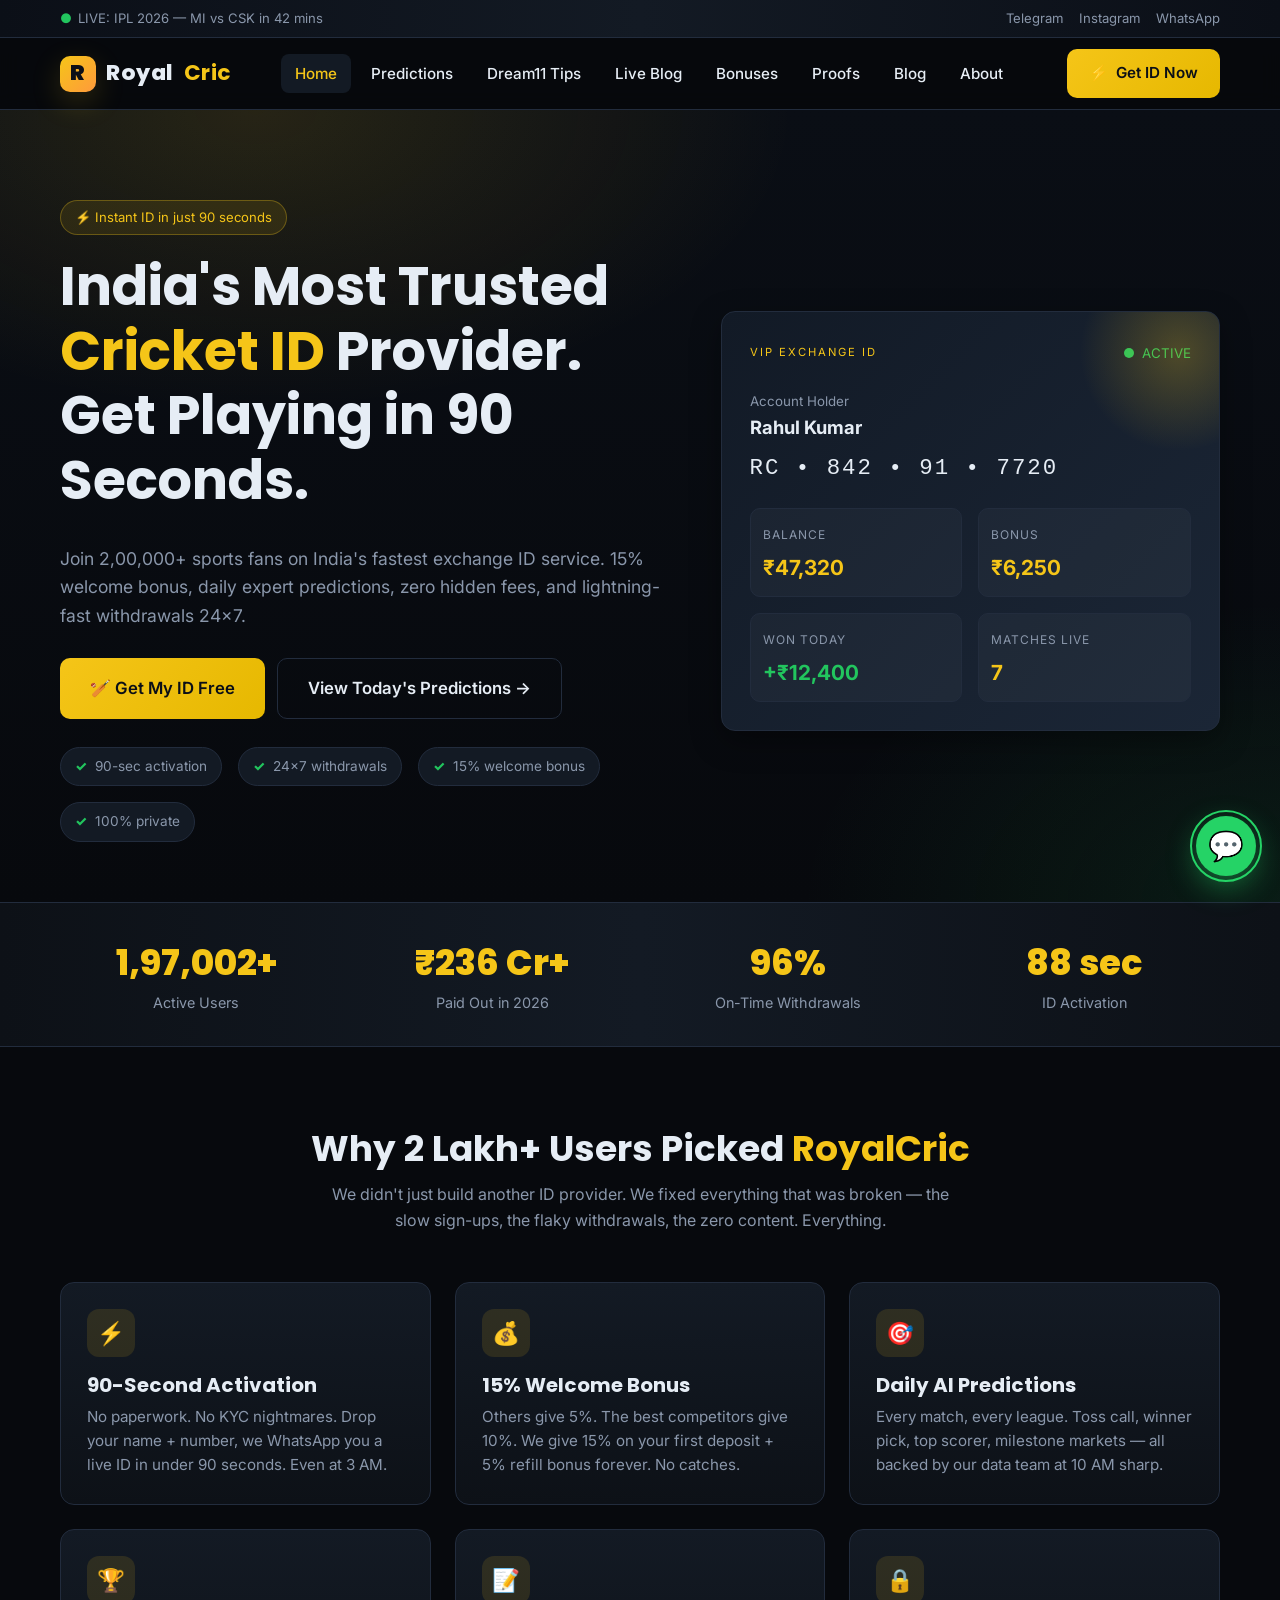
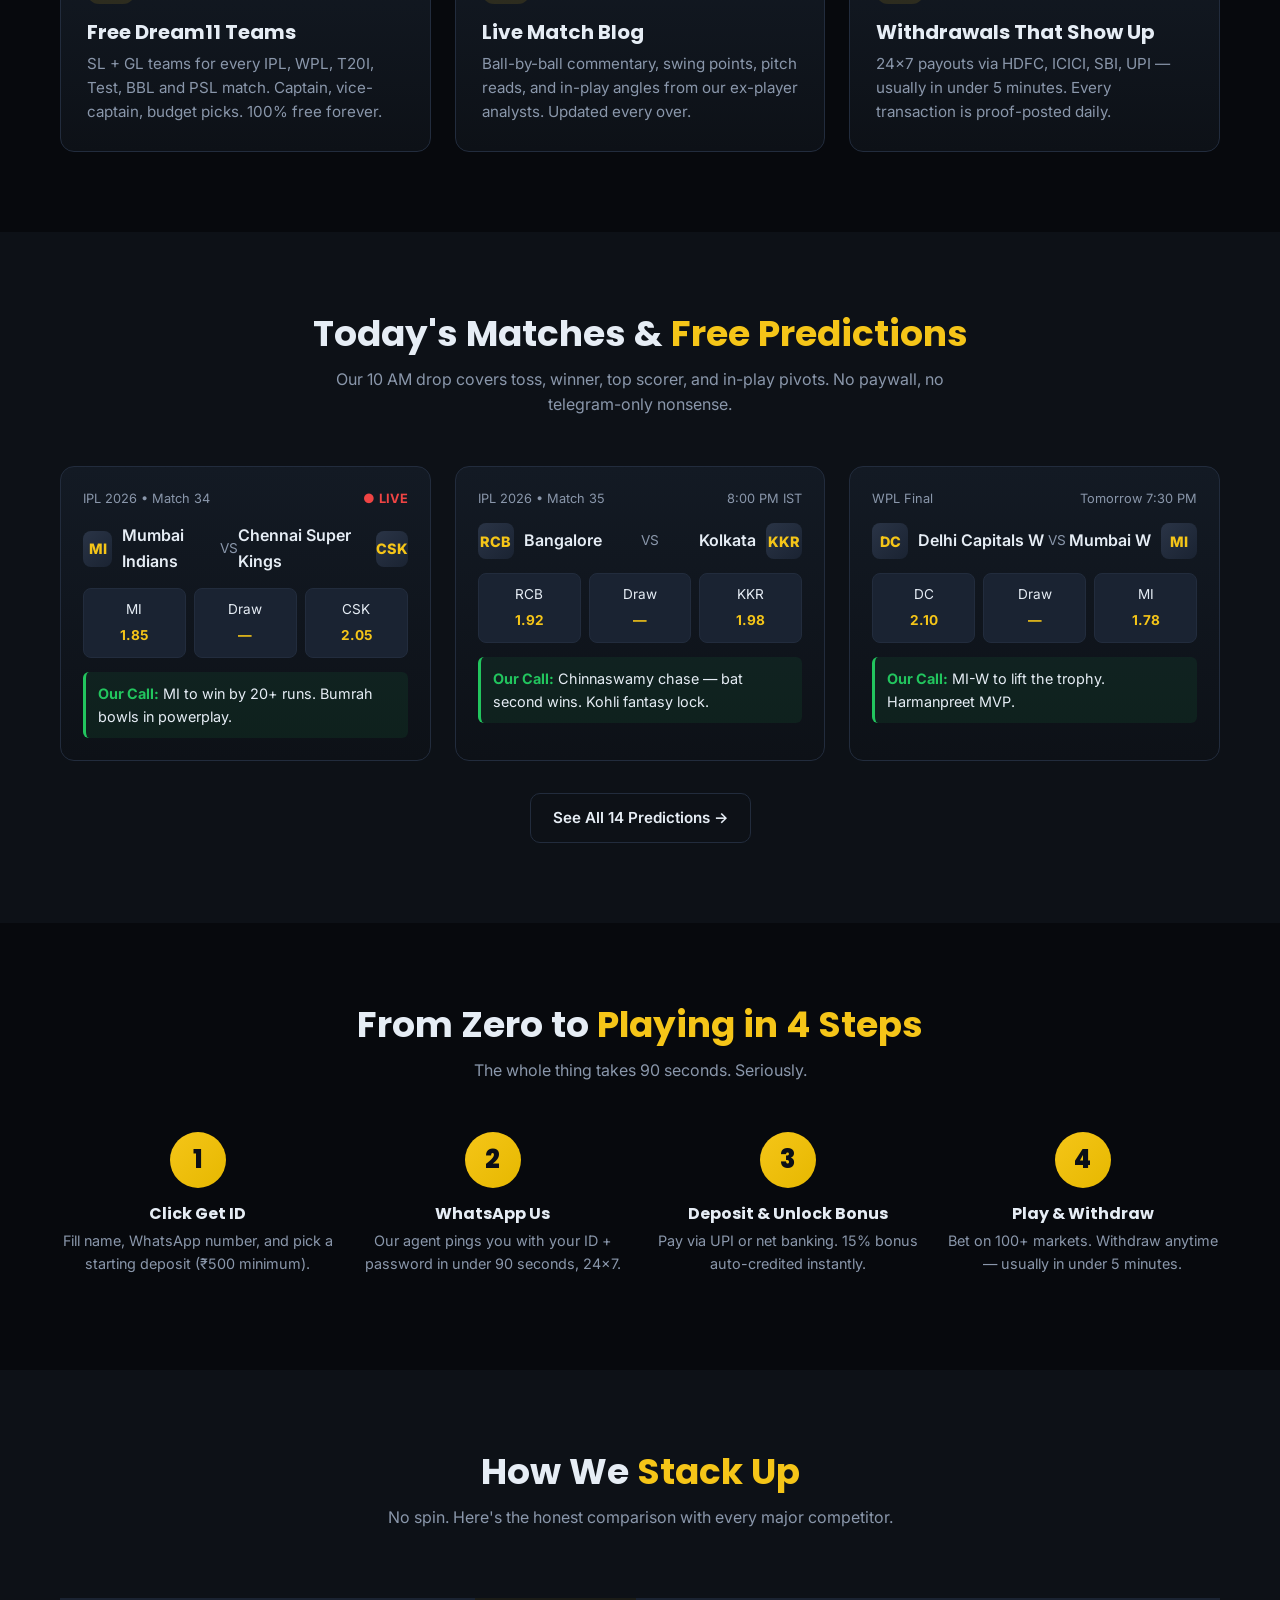
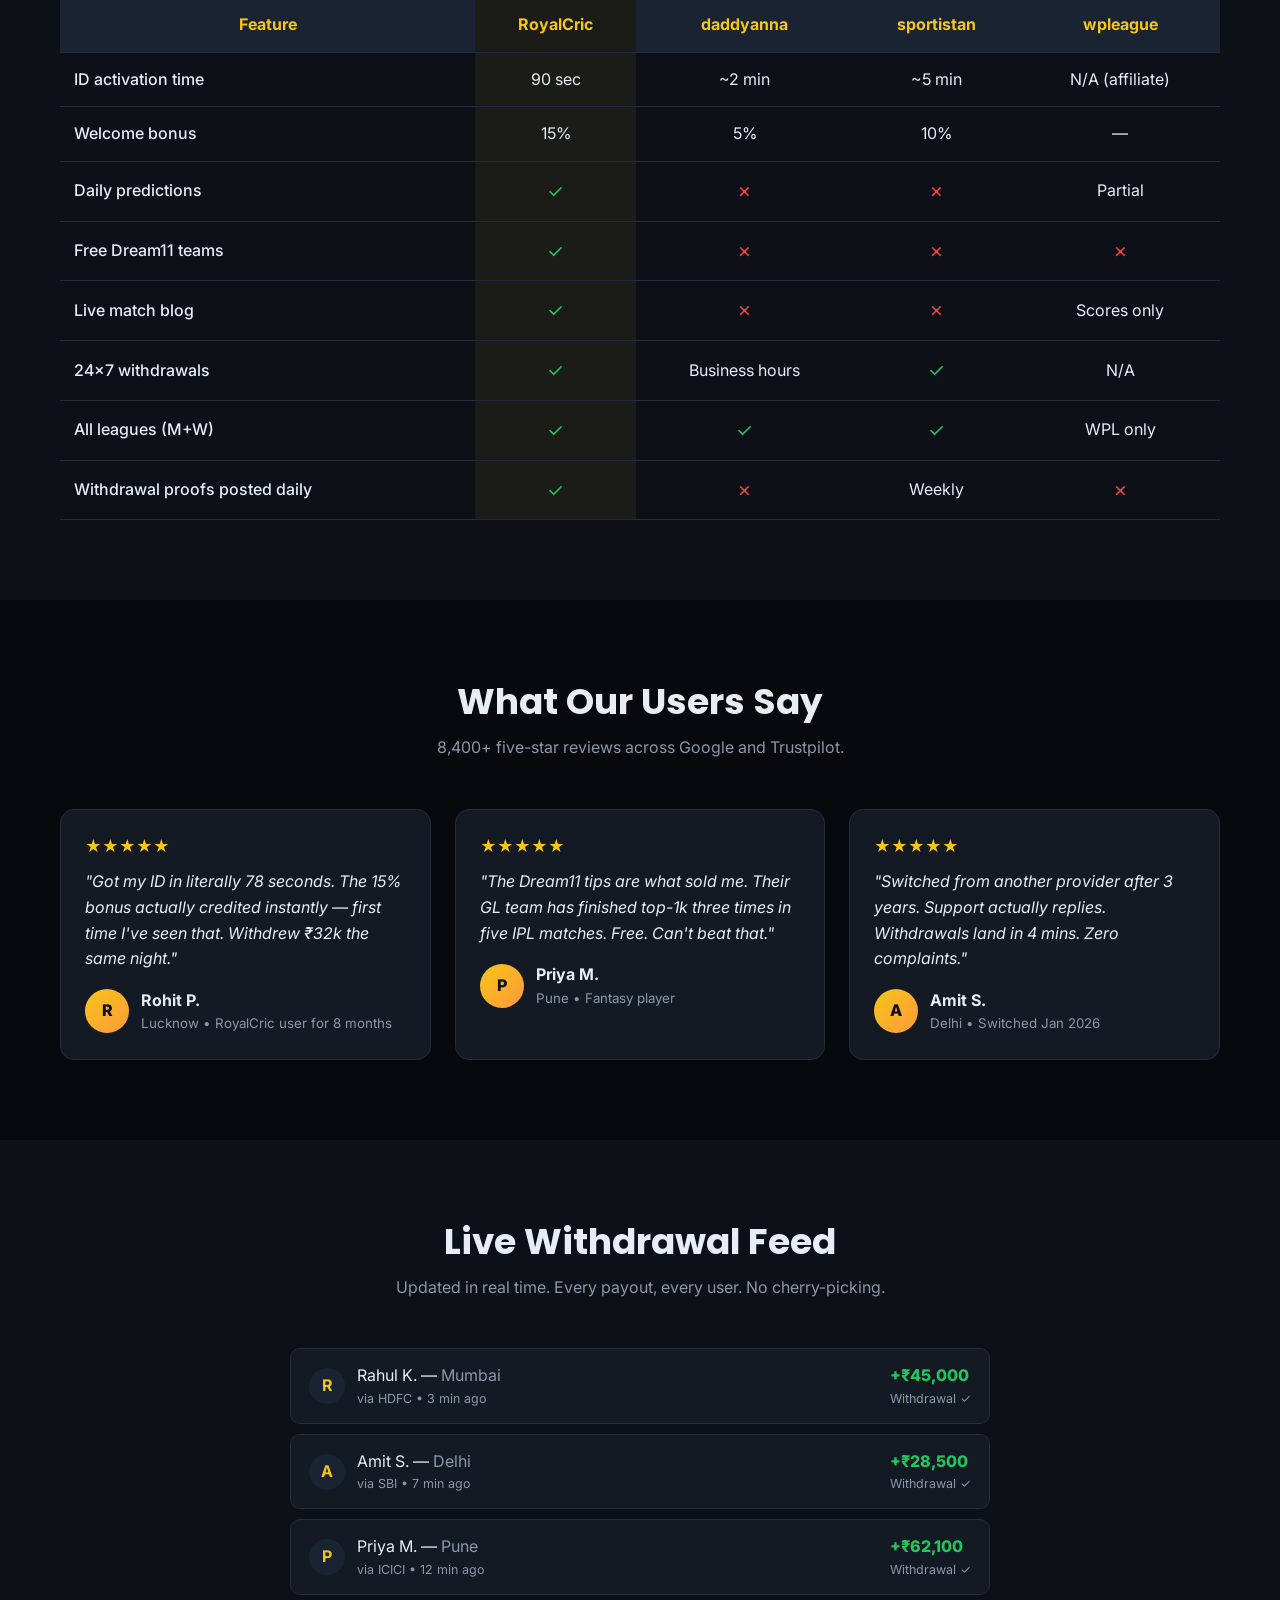
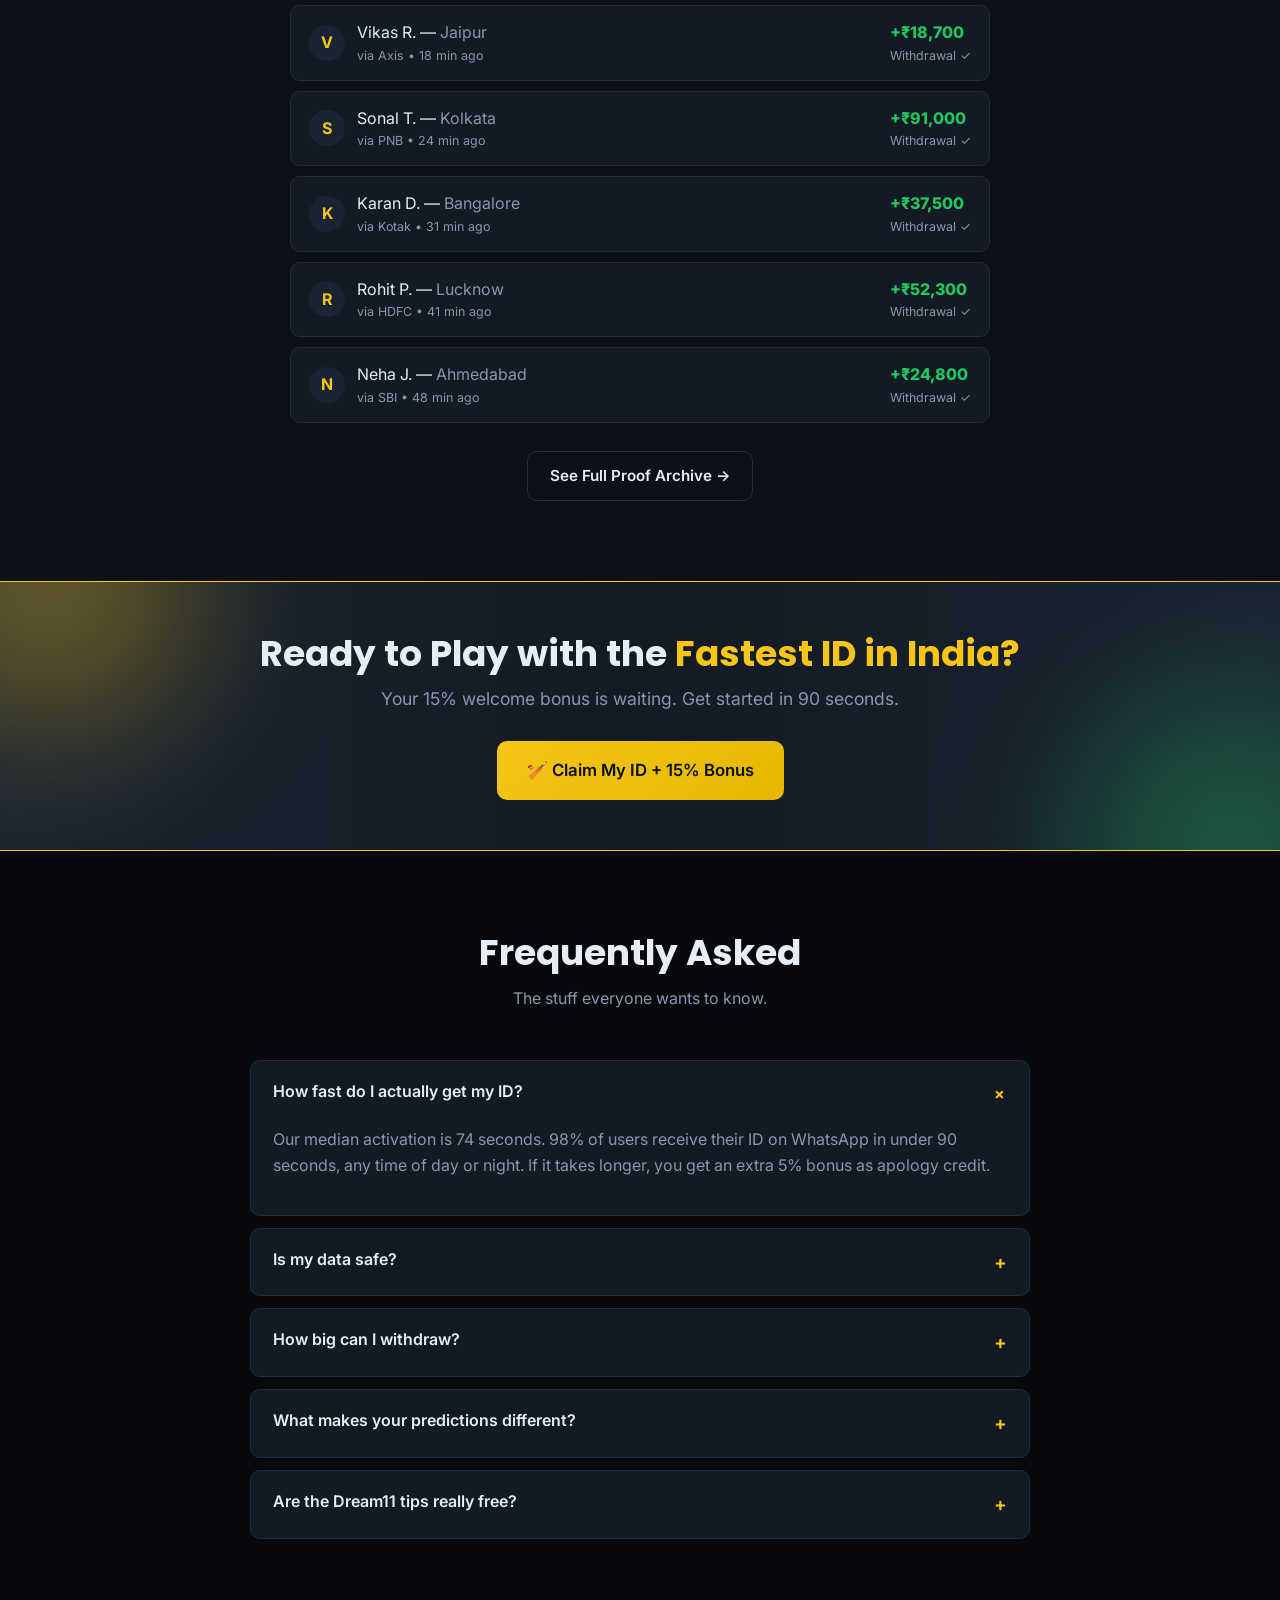
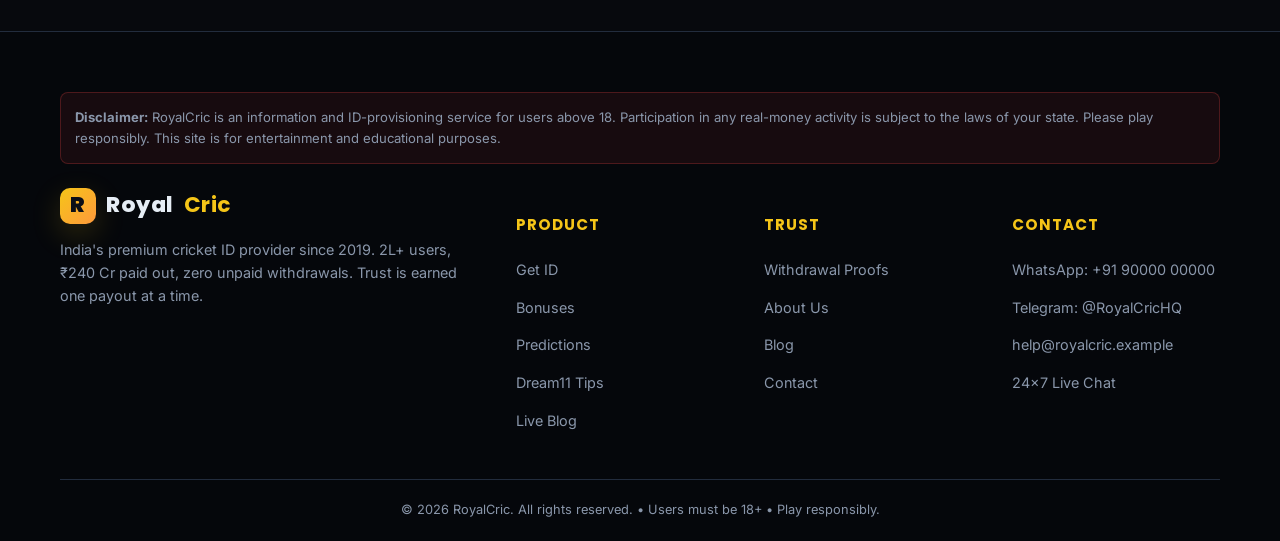
==== index.html @ 993afadf "WEbsie completed" ====
<!DOCTYPE html>
<html lang="en">
<head>
<meta charset="UTF-8" />
<meta name="viewport" content="width=device-width, initial-scale=1.0" />
<title>RoyalCric — India's Premium Cricket ID Provider | 90-Second Instant ID</title>
<meta name="description" content="Get your premium cricket exchange ID in 90 seconds. 15% welcome bonus, daily AI predictions, free Dream11 tips, instant withdrawals — trusted by 2,00,000+ users." />
<link rel="preconnect" href="https://fonts.googleapis.com">
<link rel="preconnect" href="https://fonts.gstatic.com" crossorigin>
<link href="https://fonts.googleapis.com/css2?family=Inter:wght@400;500;600;700&family=Poppins:wght@600;700;800&display=swap" rel="stylesheet">
<link rel="stylesheet" href="css/style.css">
</head>
<body>

<!-- Top ticker -->
<div class="topbar">
  <div class="container row">
    <div class="ticker">
      <span>LIVE: IPL 2026 — MI vs CSK in 42 mins</span>
      <span>New: Dream11 GL winning team for RCB vs KKR published</span>
      <span>₹12.4 Cr paid out this week to 8,420 users</span>
      <span>WPL Final preview dropping at 6 PM — don't miss</span>
    </div>
    <div class="socials">
      <a href="#" aria-label="Telegram">Telegram</a>
      <a href="#" aria-label="Instagram">Instagram</a>
      <a href="#" aria-label="WhatsApp">WhatsApp</a>
    </div>
  </div>
</div>

<!-- Nav -->
<nav class="nav">
  <div class="container wrap">
    <a href="index.html" class="brand"><span class="brand-logo">R</span>Royal<b>Cric</b></a>
    <ul class="nav-links">
      <li><a href="index.html">Home</a></li>
      <li><a href="predictions.html">Predictions</a></li>
      <li><a href="dream11.html">Dream11 Tips</a></li>
      <li><a href="live-blog.html">Live Blog</a></li>
      <li><a href="bonuses.html">Bonuses</a></li>
      <li><a href="proofs.html">Proofs</a></li>
      <li><a href="blog.html">Blog</a></li>
      <li><a href="about.html">About</a></li>
    </ul>
    <div class="nav-cta">
      <a href="get-id.html" class="btn btn-gold"><span>⚡</span><span class="btn-label">Get ID Now</span></a>
      <button class="hamburger" aria-label="Menu">☰</button>
    </div>
  </div>
</nav>

<!-- Hero -->
<section class="hero">
  <div class="container grid">
    <div>
      <div style="display:inline-block;padding:6px 14px;background:rgba(245,197,24,.1);border:1px solid rgba(245,197,24,.3);border-radius:999px;font-size:.82rem;color:var(--gold);margin-bottom:20px;">
        ⚡ Instant ID in just 90 seconds
      </div>
      <h1>India's Most Trusted <span>Cricket ID</span> Provider.<br>Get Playing in 90 Seconds.</h1>
      <p class="sub">Join 2,00,000+ sports fans on India's fastest exchange ID service. 15% welcome bonus, daily expert predictions, zero hidden fees, and lightning-fast withdrawals 24×7.</p>
      <div class="actions">
        <a href="get-id.html" class="btn btn-gold btn-lg">🏏 Get My ID Free</a>
        <a href="predictions.html" class="btn btn-ghost btn-lg">View Today's Predictions →</a>
      </div>
      <div class="badges">
        <span class="badge">90-sec activation</span>
        <span class="badge">24×7 withdrawals</span>
        <span class="badge">15% welcome bonus</span>
        <span class="badge">100% private</span>
      </div>
    </div>
    <div>
      <div class="id-card">
        <div class="row">
          <div class="tag">VIP EXCHANGE ID</div>
          <div><span class="pulse"></span><small style="color:var(--green)">ACTIVE</small></div>
        </div>
        <small style="color:var(--muted)">Account Holder</small>
        <div style="font-weight:700;font-size:1.15rem;">Rahul Kumar</div>
        <div class="id-num">RC • 842 • 91 • 7720</div>
        <div class="stats">
          <div class="stat"><small>Balance</small><b>₹47,320</b></div>
          <div class="stat"><small>Bonus</small><b>₹6,250</b></div>
          <div class="stat"><small>Won Today</small><b style="color:var(--green)">+₹12,400</b></div>
          <div class="stat"><small>Matches Live</small><b>7</b></div>
        </div>
      </div>
    </div>
  </div>
</section>

<!-- Stats strip -->
<section class="stats-strip">
  <div class="container grid">
    <div>
      <div class="num" data-count="200000" data-suffix="+">0</div>
      <div class="lbl">Active Users</div>
    </div>
    <div>
      <div class="num">₹<span data-count="240" data-suffix=" Cr+">0</span></div>
      <div class="lbl">Paid Out in 2026</div>
    </div>
    <div>
      <div class="num" data-count="98" data-suffix="%">0</div>
      <div class="lbl">On-Time Withdrawals</div>
    </div>
    <div>
      <div class="num" data-count="90" data-suffix=" sec">0</div>
      <div class="lbl">ID Activation</div>
    </div>
  </div>
</section>

<!-- Why us -->
<section class="section">
  <div class="container">
    <h2 class="section-title">Why 2 Lakh+ Users Picked <span class="gold">RoyalCric</span></h2>
    <p class="section-sub">We didn't just build another ID provider. We fixed everything that was broken — the slow sign-ups, the flaky withdrawals, the zero content. Everything.</p>
    <div class="card-grid">
      <div class="card">
        <div class="icon">⚡</div>
        <h3>90-Second Activation</h3>
        <p>No paperwork. No KYC nightmares. Drop your name + number, we WhatsApp you a live ID in under 90 seconds. Even at 3 AM.</p>
      </div>
      <div class="card">
        <div class="icon">💰</div>
        <h3>15% Welcome Bonus</h3>
        <p>Others give 5%. The best competitors give 10%. We give 15% on your first deposit + 5% refill bonus forever. No catches.</p>
      </div>
      <div class="card">
        <div class="icon">🎯</div>
        <h3>Daily AI Predictions</h3>
        <p>Every match, every league. Toss call, winner pick, top scorer, milestone markets — all backed by our data team at 10 AM sharp.</p>
      </div>
      <div class="card">
        <div class="icon">🏆</div>
        <h3>Free Dream11 Teams</h3>
        <p>SL + GL teams for every IPL, WPL, T20I, Test, BBL and PSL match. Captain, vice-captain, budget picks. 100% free forever.</p>
      </div>
      <div class="card">
        <div class="icon">📝</div>
        <h3>Live Match Blog</h3>
        <p>Ball-by-ball commentary, swing points, pitch reads, and in-play angles from our ex-player analysts. Updated every over.</p>
      </div>
      <div class="card">
        <div class="icon">🔒</div>
        <h3>Withdrawals That Show Up</h3>
        <p>24×7 payouts via HDFC, ICICI, SBI, UPI — usually in under 5 minutes. Every transaction is proof-posted daily.</p>
      </div>
    </div>
  </div>
</section>

<!-- Live matches -->
<section class="section" style="background:var(--bg-1);">
  <div class="container">
    <h2 class="section-title">Today's Matches & <span class="gold">Free Predictions</span></h2>
    <p class="section-sub">Our 10 AM drop covers toss, winner, top scorer, and in-play pivots. No paywall, no telegram-only nonsense.</p>

    <div class="card-grid">
      <div class="match-card">
        <div class="league"><span>IPL 2026 • Match 34</span><span class="live">LIVE</span></div>
        <div class="teams">
          <div class="team"><div class="flag">MI</div>Mumbai Indians</div>
          <div class="vs">VS</div>
          <div class="team">Chennai Super Kings<div class="flag">CSK</div></div>
        </div>
        <div class="odds">
          <div class="odd">MI<b>1.85</b></div>
          <div class="odd">Draw<b>—</b></div>
          <div class="odd">CSK<b>2.05</b></div>
        </div>
        <div class="pred"><b>Our Call:</b> MI to win by 20+ runs. Bumrah bowls in powerplay.</div>
      </div>

      <div class="match-card">
        <div class="league"><span>IPL 2026 • Match 35</span><span>8:00 PM IST</span></div>
        <div class="teams">
          <div class="team"><div class="flag">RCB</div>Bangalore</div>
          <div class="vs">VS</div>
          <div class="team">Kolkata<div class="flag">KKR</div></div>
        </div>
        <div class="odds">
          <div class="odd">RCB<b>1.92</b></div>
          <div class="odd">Draw<b>—</b></div>
          <div class="odd">KKR<b>1.98</b></div>
        </div>
        <div class="pred"><b>Our Call:</b> Chinnaswamy chase — bat second wins. Kohli fantasy lock.</div>
      </div>

      <div class="match-card">
        <div class="league"><span>WPL Final</span><span>Tomorrow 7:30 PM</span></div>
        <div class="teams">
          <div class="team"><div class="flag">DC</div>Delhi Capitals W</div>
          <div class="vs">VS</div>
          <div class="team">Mumbai W<div class="flag">MI</div></div>
        </div>
        <div class="odds">
          <div class="odd">DC<b>2.10</b></div>
          <div class="odd">Draw<b>—</b></div>
          <div class="odd">MI<b>1.78</b></div>
        </div>
        <div class="pred"><b>Our Call:</b> MI-W to lift the trophy. Harmanpreet MVP.</div>
      </div>
    </div>

    <div style="text-align:center;margin-top:32px;">
      <a href="predictions.html" class="btn btn-ghost">See All 14 Predictions →</a>
    </div>
  </div>
</section>

<!-- How it works -->
<section class="section">
  <div class="container">
    <h2 class="section-title">From Zero to <span class="gold">Playing in 4 Steps</span></h2>
    <p class="section-sub">The whole thing takes 90 seconds. Seriously.</p>
    <div class="steps">
      <div class="step">
        <div class="n">1</div>
        <h4>Click Get ID</h4>
        <p>Fill name, WhatsApp number, and pick a starting deposit (₹500 minimum).</p>
      </div>
      <div class="step">
        <div class="n">2</div>
        <h4>WhatsApp Us</h4>
        <p>Our agent pings you with your ID + password in under 90 seconds, 24×7.</p>
      </div>
      <div class="step">
        <div class="n">3</div>
        <h4>Deposit & Unlock Bonus</h4>
        <p>Pay via UPI or net banking. 15% bonus auto-credited instantly.</p>
      </div>
      <div class="step">
        <div class="n">4</div>
        <h4>Play & Withdraw</h4>
        <p>Bet on 100+ markets. Withdraw anytime — usually in under 5 minutes.</p>
      </div>
    </div>
  </div>
</section>

<!-- Comparison -->
<section class="section" style="background:var(--bg-1);">
  <div class="container">
    <h2 class="section-title">How We <span class="gold">Stack Up</span></h2>
    <p class="section-sub">No spin. Here's the honest comparison with every major competitor.</p>

    <div style="overflow-x:auto;">
      <table class="compare">
        <thead>
          <tr>
            <th>Feature</th>
            <th class="us">RoyalCric</th>
            <th>daddyanna</th>
            <th>sportistan</th>
            <th>wpleague</th>
          </tr>
        </thead>
        <tbody>
          <tr><td>ID activation time</td><td class="us">90 sec</td><td>~2 min</td><td>~5 min</td><td>N/A (affiliate)</td></tr>
          <tr><td>Welcome bonus</td><td class="us">15%</td><td>5%</td><td>10%</td><td>—</td></tr>
          <tr><td>Daily predictions</td><td class="us"><span class="check">✓</span></td><td><span class="x">✗</span></td><td><span class="x">✗</span></td><td>Partial</td></tr>
          <tr><td>Free Dream11 teams</td><td class="us"><span class="check">✓</span></td><td><span class="x">✗</span></td><td><span class="x">✗</span></td><td><span class="x">✗</span></td></tr>
          <tr><td>Live match blog</td><td class="us"><span class="check">✓</span></td><td><span class="x">✗</span></td><td><span class="x">✗</span></td><td>Scores only</td></tr>
          <tr><td>24×7 withdrawals</td><td class="us"><span class="check">✓</span></td><td>Business hours</td><td><span class="check">✓</span></td><td>N/A</td></tr>
          <tr><td>All leagues (M+W)</td><td class="us"><span class="check">✓</span></td><td><span class="check">✓</span></td><td><span class="check">✓</span></td><td>WPL only</td></tr>
          <tr><td>Withdrawal proofs posted daily</td><td class="us"><span class="check">✓</span></td><td><span class="x">✗</span></td><td>Weekly</td><td><span class="x">✗</span></td></tr>
        </tbody>
      </table>
    </div>
  </div>
</section>

<!-- Testimonials -->
<section class="section">
  <div class="container">
    <h2 class="section-title">What Our Users Say</h2>
    <p class="section-sub">8,400+ five-star reviews across Google and Trustpilot.</p>
    <div class="card-grid">
      <div class="testimonial">
        <div class="stars">★★★★★</div>
        <blockquote>"Got my ID in literally 78 seconds. The 15% bonus actually credited instantly — first time I've seen that. Withdrew ₹32k the same night."</blockquote>
        <div class="author"><div class="avatar">R</div><div><b>Rohit P.</b><small>Lucknow • RoyalCric user for 8 months</small></div></div>
      </div>
      <div class="testimonial">
        <div class="stars">★★★★★</div>
        <blockquote>"The Dream11 tips are what sold me. Their GL team has finished top-1k three times in five IPL matches. Free. Can't beat that."</blockquote>
        <div class="author"><div class="avatar">P</div><div><b>Priya M.</b><small>Pune • Fantasy player</small></div></div>
      </div>
      <div class="testimonial">
        <div class="stars">★★★★★</div>
        <blockquote>"Switched from another provider after 3 years. Support actually replies. Withdrawals land in 4 mins. Zero complaints."</blockquote>
        <div class="author"><div class="avatar">A</div><div><b>Amit S.</b><small>Delhi • Switched Jan 2026</small></div></div>
      </div>
    </div>
  </div>
</section>

<!-- Live proofs -->
<section class="section" style="background:var(--bg-1);">
  <div class="container">
    <h2 class="section-title">Live Withdrawal Feed</h2>
    <p class="section-sub">Updated in real time. Every payout, every user. No cherry-picking.</p>
    <div id="proofFeed" style="max-width:700px;margin:0 auto;"></div>
    <div style="text-align:center;margin-top:28px;">
      <a href="proofs.html" class="btn btn-ghost">See Full Proof Archive →</a>
    </div>
  </div>
</section>

<!-- CTA -->
<section class="cta-banner">
  <div class="container">
    <h2 style="margin-bottom:10px;">Ready to Play with the <span class="gold">Fastest ID in India?</span></h2>
    <p style="margin-bottom:28px;font-size:1.1rem;">Your 15% welcome bonus is waiting. Get started in 90 seconds.</p>
    <a href="get-id.html" class="btn btn-gold btn-lg">🏏 Claim My ID + 15% Bonus</a>
  </div>
</section>

<!-- FAQ -->
<section class="section">
  <div class="container" style="max-width:820px;">
    <h2 class="section-title">Frequently Asked</h2>
    <p class="section-sub">The stuff everyone wants to know.</p>

    <div class="faq-item open">
      <div class="faq-q">How fast do I actually get my ID? <span class="icon">+</span></div>
      <div class="faq-a"><p>Our median activation is 74 seconds. 98% of users receive their ID on WhatsApp in under 90 seconds, any time of day or night. If it takes longer, you get an extra 5% bonus as apology credit.</p></div>
    </div>
    <div class="faq-item">
      <div class="faq-q">Is my data safe? <span class="icon">+</span></div>
      <div class="faq-a"><p>We never store bank details. All transactions go through encrypted UPI gateways. Your name and phone are used only for WhatsApp activation and are purged after 90 days.</p></div>
    </div>
    <div class="faq-item">
      <div class="faq-q">How big can I withdraw? <span class="icon">+</span></div>
      <div class="faq-a"><p>There's no upper cap. Single-day withdrawals up to ₹5 lakh are auto-processed. Beyond that we do a 2-minute verification call. Minimum withdrawal is ₹200.</p></div>
    </div>
    <div class="faq-item">
      <div class="faq-q">What makes your predictions different? <span class="icon">+</span></div>
      <div class="faq-a"><p>We combine a statistical model (pitch data, head-to-head, venue splits) with two full-time ex-domestic-player analysts. Our 2026 IPL strike rate so far is 68% on winner calls.</p></div>
    </div>
    <div class="faq-item">
      <div class="faq-q">Are the Dream11 tips really free? <span class="icon">+</span></div>
      <div class="faq-a"><p>Yes. No paywall, no telegram-only channels. Every match gets a GL and SL team published 90 minutes before toss, with captain/vice-captain picks and reasoning.</p></div>
    </div>
  </div>
</section>

<!-- Footer -->
<footer>
  <div class="container">
    <div class="disclaimer">
      <b>Disclaimer:</b> RoyalCric is an information and ID-provisioning service for users above 18. Participation in any real-money activity is subject to the laws of your state. Please play responsibly. This site is for entertainment and educational purposes.
    </div>
    <div class="grid">
      <div>
        <div class="brand" style="margin-bottom:14px;"><span class="brand-logo">R</span>Royal<b>Cric</b></div>
        <p style="font-size:.9rem;">India's premium cricket ID provider since 2019. 2L+ users, ₹240 Cr paid out, zero unpaid withdrawals. Trust is earned one payout at a time.</p>
      </div>
      <div>
        <h5>Product</h5>
        <ul>
          <li><a href="get-id.html">Get ID</a></li>
          <li><a href="bonuses.html">Bonuses</a></li>
          <li><a href="predictions.html">Predictions</a></li>
          <li><a href="dream11.html">Dream11 Tips</a></li>
          <li><a href="live-blog.html">Live Blog</a></li>
        </ul>
      </div>
      <div>
        <h5>Trust</h5>
        <ul>
          <li><a href="proofs.html">Withdrawal Proofs</a></li>
          <li><a href="about.html">About Us</a></li>
          <li><a href="blog.html">Blog</a></li>
          <li><a href="contact.html">Contact</a></li>
        </ul>
      </div>
      <div>
        <h5>Contact</h5>
        <ul>
          <li><a href="#">WhatsApp: +91 90000 00000</a></li>
          <li><a href="#">Telegram: @RoyalCricHQ</a></li>
          <li><a href="mailto:help@royalcric.example">help@royalcric.example</a></li>
          <li><a href="#">24×7 Live Chat</a></li>
        </ul>
      </div>
    </div>
    <div class="legal">© 2026 RoyalCric. All rights reserved. • Users must be 18+ • Play responsibly.</div>
  </div>
</footer>

<a href="#" class="wa-float" aria-label="Chat on WhatsApp">💬</a>

<script src="js/main.js"></script>
</body>
</html>
---- css/style.css ----
/* =========================================================
   RoyalCric — Premium Cricket ID Provider
   Global stylesheet
   ========================================================= */

:root {
  --bg-0: #07090d;
  --bg-1: #0d1117;
  --bg-2: #131a24;
  --bg-3: #1a2332;
  --line: #222c3d;
  --text: #e6edf5;
  --muted: #8a97ab;
  --gold: #f5c518;
  --gold-2: #e6b800;
  --green: #22c55e;
  --green-2: #16a34a;
  --red: #ef4444;
  --blue: #3b82f6;
  --radius: 14px;
  --radius-sm: 8px;
  --shadow: 0 10px 30px rgba(0,0,0,.35);
  --shadow-gold: 0 10px 30px rgba(245,197,24,.18);
  --container: 1200px;
  --nav-h: 72px;
}

* { box-sizing: border-box; }
html, body { margin: 0; padding: 0; }
html { scroll-behavior: smooth; }

body {
  font-family: 'Inter', -apple-system, BlinkMacSystemFont, 'Segoe UI', Roboto, sans-serif;
  background: var(--bg-0);
  color: var(--text);
  line-height: 1.6;
  -webkit-font-smoothing: antialiased;
}

a { color: inherit; text-decoration: none; }
img { max-width: 100%; display: block; }

h1, h2, h3, h4 { font-family: 'Poppins', Inter, sans-serif; font-weight: 700; line-height: 1.2; margin: 0 0 .6em; }
h1 { font-size: clamp(2rem, 4.2vw, 3.4rem); }
h2 { font-size: clamp(1.6rem, 2.8vw, 2.4rem); }
h3 { font-size: 1.25rem; }

p { margin: 0 0 1em; color: var(--muted); }

.container { max-width: var(--container); margin: 0 auto; padding: 0 20px; }

.section { padding: 80px 0; }
.section-sm { padding: 48px 0; }
.section-title { text-align: center; margin-bottom: 12px; color: var(--text); }
.section-sub { text-align: center; color: var(--muted); max-width: 640px; margin: 0 auto 48px; }

.gold { color: var(--gold); }
.green { color: var(--green); }

/* ------------ Top bar ------------ */
.topbar {
  background: linear-gradient(90deg, #0b0f17 0%, #131a24 50%, #0b0f17 100%);
  border-bottom: 1px solid var(--line);
  font-size: .82rem;
  color: var(--muted);
  padding: 8px 0;
}
.topbar .row { display: flex; justify-content: space-between; align-items: center; gap: 16px; flex-wrap: wrap; }
.topbar .ticker { display: flex; gap: 20px; overflow: hidden; }
.topbar .ticker span::before { content: "●"; color: var(--green); margin-right: 6px; }
.topbar .socials a { margin-left: 12px; color: var(--muted); }
.topbar .socials a:hover { color: var(--gold); }

/* ------------ Navbar ------------ */
.nav {
  position: sticky; top: 0; z-index: 100;
  background: rgba(7,9,13,.92);
  backdrop-filter: blur(10px);
  border-bottom: 1px solid var(--line);
  height: var(--nav-h);
}
.nav .wrap { display: flex; align-items: center; justify-content: space-between; height: 100%; }
.brand { display: flex; align-items: center; gap: 10px; font-family: Poppins, sans-serif; font-weight: 800; font-size: 1.35rem; letter-spacing: .5px; }
.brand-logo {
  width: 36px; height: 36px; border-radius: 10px;
  background: linear-gradient(135deg, var(--gold), #ff9a3c);
  display: grid; place-items: center; color: #0b0f17; font-weight: 900;
  box-shadow: var(--shadow-gold);
}
.brand b { color: var(--gold); }

.nav-links { display: flex; align-items: center; gap: 6px; list-style: none; margin: 0; padding: 0; }
.nav-links a {
  padding: 10px 14px; border-radius: 8px; color: var(--text);
  font-size: .95rem; font-weight: 500; transition: .2s;
}
.nav-links a:hover, .nav-links a.active { background: var(--bg-2); color: var(--gold); }

.nav-cta { display: flex; gap: 10px; align-items: center; }
.hamburger { display: none; background: none; border: 0; color: var(--text); font-size: 1.5rem; cursor: pointer; }

/* ------------ Buttons ------------ */
.btn {
  display: inline-flex; align-items: center; gap: 8px;
  padding: 12px 22px; border-radius: 10px;
  font-weight: 600; font-size: .95rem;
  border: 0; cursor: pointer; transition: .2s;
  text-decoration: none; white-space: nowrap;
}
.btn-gold { background: linear-gradient(135deg, var(--gold), var(--gold-2)); color: #0b0f17; }
.btn-gold:hover { transform: translateY(-2px); box-shadow: var(--shadow-gold); }
.btn-green { background: linear-gradient(135deg, var(--green), var(--green-2)); color: #fff; }
.btn-green:hover { transform: translateY(-2px); box-shadow: 0 10px 30px rgba(34,197,94,.3); }
.btn-ghost { background: transparent; color: var(--text); border: 1px solid var(--line); }
.btn-ghost:hover { border-color: var(--gold); color: var(--gold); }
.btn-lg { padding: 16px 30px; font-size: 1.05rem; }
.btn-block { width: 100%; justify-content: center; }

/* ------------ Hero ------------ */
.hero {
  position: relative; overflow: hidden;
  padding: 90px 0 60px;
  background:
    radial-gradient(900px 500px at 20% 0%, rgba(245,197,24,.12), transparent 60%),
    radial-gradient(800px 500px at 100% 100%, rgba(34,197,94,.10), transparent 60%),
    linear-gradient(180deg, #0a0e15 0%, #07090d 100%);
}
.hero .grid { display: grid; grid-template-columns: 1.1fr .9fr; gap: 50px; align-items: center; }
.hero h1 span { color: var(--gold); }
.hero .sub { color: var(--muted); font-size: 1.1rem; margin-bottom: 28px; }
.hero .actions { display: flex; gap: 12px; flex-wrap: wrap; margin-bottom: 28px; }
.hero .badges { display: flex; gap: 16px; flex-wrap: wrap; }
.hero .badge {
  display: flex; align-items: center; gap: 8px;
  padding: 8px 14px; background: var(--bg-2); border: 1px solid var(--line); border-radius: 999px;
  font-size: .85rem; color: var(--muted);
}
.hero .badge::before { content: "✓"; color: var(--green); font-weight: 800; }

/* Hero visual — ID card mockup */
.id-card {
  background: linear-gradient(135deg, #121a26, #1b2636);
  border: 1px solid var(--line); border-radius: var(--radius);
  padding: 28px; box-shadow: var(--shadow);
  position: relative; overflow: hidden;
}
.id-card::before {
  content: ""; position: absolute; top: -60px; right: -60px;
  width: 200px; height: 200px; border-radius: 50%;
  background: radial-gradient(circle, rgba(245,197,24,.25), transparent 70%);
}
.id-card .row { display: flex; justify-content: space-between; align-items: center; margin-bottom: 22px; }
.id-card .tag { font-size: .7rem; letter-spacing: 2px; color: var(--gold); }
.id-card .id-num { font-family: monospace; font-size: 1.4rem; color: var(--text); letter-spacing: 2px; margin: 8px 0 22px; }
.id-card .stats { display: grid; grid-template-columns: 1fr 1fr; gap: 16px; }
.id-card .stat { background: rgba(255,255,255,.03); border: 1px solid var(--line); padding: 12px; border-radius: 10px; }
.id-card .stat small { color: var(--muted); font-size: .75rem; text-transform: uppercase; letter-spacing: 1px; }
.id-card .stat b { display: block; color: var(--gold); font-size: 1.3rem; margin-top: 4px; }
.id-card .pulse { width: 10px; height: 10px; border-radius: 50%; background: var(--green); display: inline-block; margin-right: 8px; animation: pulse 1.4s infinite; }
@keyframes pulse { 0%,100% { opacity: 1; } 50% { opacity: .4; } }

/* ------------ Stats strip ------------ */
.stats-strip {
  background: linear-gradient(90deg, var(--bg-1), var(--bg-2), var(--bg-1));
  border-top: 1px solid var(--line); border-bottom: 1px solid var(--line);
  padding: 32px 0;
}
.stats-strip .grid { display: grid; grid-template-columns: repeat(4, 1fr); gap: 24px; text-align: center; }
.stats-strip .num { font-family: Poppins, sans-serif; font-size: 2.2rem; font-weight: 800; color: var(--gold); }
.stats-strip .lbl { color: var(--muted); font-size: .9rem; }

/* ------------ Cards ------------ */
.card-grid { display: grid; grid-template-columns: repeat(3, 1fr); gap: 24px; }
.card-grid.cols-2 { grid-template-columns: repeat(2, 1fr); }
.card-grid.cols-4 { grid-template-columns: repeat(4, 1fr); }

.card {
  background: linear-gradient(180deg, var(--bg-2), var(--bg-1));
  border: 1px solid var(--line);
  border-radius: var(--radius);
  padding: 26px;
  transition: .25s;
}
.card:hover { transform: translateY(-4px); border-color: var(--gold); box-shadow: var(--shadow); }
.card .icon {
  width: 48px; height: 48px; border-radius: 12px;
  background: rgba(245,197,24,.12); color: var(--gold);
  display: grid; place-items: center; font-size: 1.4rem; margin-bottom: 16px;
}
.card h3 { margin-bottom: 8px; }
.card p { margin-bottom: 0; font-size: .95rem; }

/* ------------ Match cards ------------ */
.match-card {
  background: linear-gradient(180deg, var(--bg-2), var(--bg-1));
  border: 1px solid var(--line); border-radius: var(--radius);
  padding: 22px; transition: .25s;
}
.match-card:hover { border-color: var(--gold); transform: translateY(-3px); }
.match-card .league { display: flex; justify-content: space-between; font-size: .8rem; color: var(--muted); margin-bottom: 14px; }
.match-card .league .live { color: var(--red); font-weight: 700; }
.match-card .league .live::before { content: "●"; margin-right: 4px; animation: pulse 1.2s infinite; }
.match-card .teams { display: flex; justify-content: space-between; align-items: center; margin: 14px 0; }
.match-card .team { display: flex; align-items: center; gap: 10px; font-weight: 600; }
.match-card .flag {
  width: 36px; height: 36px; border-radius: 8px;
  background: linear-gradient(135deg, #2a3446, #1a2332);
  display: grid; place-items: center; color: var(--gold); font-weight: 800; font-size: .9rem;
}
.match-card .vs { color: var(--muted); font-size: .85rem; }
.match-card .odds { display: grid; grid-template-columns: 1fr 1fr 1fr; gap: 8px; margin: 14px 0; }
.match-card .odd { background: var(--bg-3); border: 1px solid var(--line); padding: 10px; border-radius: 8px; text-align: center; font-size: .85rem; cursor: pointer; transition: .2s; }
.match-card .odd:hover { border-color: var(--gold); background: rgba(245,197,24,.08); }
.match-card .odd b { color: var(--gold); display: block; margin-top: 4px; }
.match-card .pred {
  padding: 10px 12px; background: rgba(34,197,94,.08);
  border-left: 3px solid var(--green); border-radius: 6px;
  font-size: .9rem; color: var(--text); margin-top: 10px;
}
.match-card .pred b { color: var(--green); }

/* ------------ Bonus cards ------------ */
.bonus-card {
  position: relative;
  background: linear-gradient(135deg, #1a2332, #0f1520);
  border: 2px solid var(--line); border-radius: var(--radius);
  padding: 36px 28px; text-align: center; overflow: hidden;
  transition: .3s;
}
.bonus-card:hover { border-color: var(--gold); transform: translateY(-6px); }
.bonus-card.featured { border-color: var(--gold); }
.bonus-card.featured::after {
  content: "POPULAR"; position: absolute; top: 14px; right: -34px;
  background: var(--gold); color: #0b0f17; font-weight: 800; font-size: .7rem;
  padding: 4px 40px; transform: rotate(40deg); letter-spacing: 2px;
}
.bonus-card .amount { font-family: Poppins, sans-serif; font-size: 3rem; font-weight: 800; color: var(--gold); line-height: 1; margin: 8px 0; }
.bonus-card .amount small { display: block; font-size: 1rem; color: var(--muted); font-weight: 500; letter-spacing: 2px; margin-bottom: 6px; }
.bonus-card h3 { margin: 12px 0; }
.bonus-card ul { list-style: none; padding: 0; margin: 20px 0 24px; text-align: left; }
.bonus-card li { padding: 8px 0; color: var(--muted); font-size: .92rem; border-bottom: 1px dashed var(--line); }
.bonus-card li::before { content: "✓ "; color: var(--green); font-weight: 800; }

/* ------------ Testimonials / proofs ------------ */
.testimonial {
  background: var(--bg-2); border: 1px solid var(--line); border-radius: var(--radius);
  padding: 24px;
}
.testimonial .stars { color: var(--gold); margin-bottom: 10px; }
.testimonial blockquote { margin: 0 0 16px; color: var(--text); font-style: italic; }
.testimonial .author { display: flex; align-items: center; gap: 12px; }
.testimonial .avatar {
  width: 44px; height: 44px; border-radius: 50%;
  background: linear-gradient(135deg, var(--gold), #ff9a3c);
  display: grid; place-items: center; color: #0b0f17; font-weight: 800;
}
.testimonial .author small { color: var(--muted); display: block; }

.proof-row {
  display: flex; justify-content: space-between; align-items: center;
  background: var(--bg-2); border: 1px solid var(--line); border-radius: 10px;
  padding: 14px 18px; margin-bottom: 10px;
}
.proof-row .user { display: flex; align-items: center; gap: 12px; }
.proof-row .avatar { width: 36px; height: 36px; border-radius: 50%; background: var(--bg-3); display: grid; place-items: center; color: var(--gold); font-weight: 700; }
.proof-row .amt { font-weight: 800; color: var(--green); }
.proof-row small { color: var(--muted); display: block; font-size: .78rem; }

/* ------------ Live blog ------------ */
.live-blog { display: grid; grid-template-columns: 1fr 320px; gap: 30px; }
.blog-entry {
  border-left: 3px solid var(--gold); padding: 0 0 22px 22px; margin-left: 8px; position: relative;
}
.blog-entry::before {
  content: ""; position: absolute; left: -9px; top: 4px; width: 15px; height: 15px;
  border-radius: 50%; background: var(--gold); box-shadow: 0 0 0 4px rgba(245,197,24,.2);
}
.blog-entry .time { color: var(--gold); font-weight: 700; font-size: .85rem; letter-spacing: 1px; }
.blog-entry h4 { margin: 6px 0 4px; }
.blog-entry p { margin: 0; font-size: .95rem; }

.sidebar-card {
  background: var(--bg-2); border: 1px solid var(--line); border-radius: var(--radius);
  padding: 20px; margin-bottom: 20px;
}
.sidebar-card h4 { margin-bottom: 14px; color: var(--gold); }
.scoreboard { text-align: center; }
.scoreboard .teams { display: flex; justify-content: space-around; align-items: center; margin: 14px 0; }
.scoreboard .t { font-weight: 700; }
.scoreboard .t small { display: block; color: var(--muted); font-weight: 500; }
.scoreboard .t b { font-size: 1.6rem; color: var(--gold); }

/* ------------ Dream11 ------------ */
.d11-grid { display: grid; grid-template-columns: 2fr 1fr; gap: 30px; }
.d11-pitch {
  background: linear-gradient(180deg, #0f3d20, #0a2614);
  border: 2px solid #1a5a2e; border-radius: var(--radius);
  padding: 30px; position: relative; min-height: 500px;
  background-image:
    repeating-linear-gradient(90deg, transparent 0 40px, rgba(255,255,255,.03) 40px 42px),
    linear-gradient(180deg, #0f3d20, #0a2614);
}
.d11-pitch h3 { color: var(--gold); text-align: center; margin-bottom: 20px; }
.d11-row { display: flex; justify-content: center; gap: 20px; margin-bottom: 24px; flex-wrap: wrap; }
.d11-player {
  text-align: center; width: 80px;
}
.d11-player .jersey {
  width: 56px; height: 56px; border-radius: 50%; margin: 0 auto 6px;
  background: linear-gradient(135deg, var(--gold), #ff9a3c);
  display: grid; place-items: center; color: #0b0f17; font-weight: 800;
  border: 3px solid #fff;
}
.d11-player.cap .jersey { border-color: var(--green); }
.d11-player.vc .jersey { border-color: var(--blue); }
.d11-player small { color: #fff; font-size: .75rem; text-shadow: 0 1px 3px rgba(0,0,0,.6); }
.d11-player .role { font-size: .65rem; color: var(--gold); }

/* ------------ FAQ ------------ */
.faq-item {
  background: var(--bg-2); border: 1px solid var(--line); border-radius: 10px;
  margin-bottom: 12px; overflow: hidden;
}
.faq-q {
  padding: 18px 22px; cursor: pointer; display: flex; justify-content: space-between;
  font-weight: 600; transition: .2s;
}
.faq-q:hover { background: var(--bg-3); }
.faq-q .icon { color: var(--gold); font-size: 1.2rem; transition: .3s; }
.faq-item.open .faq-q .icon { transform: rotate(45deg); }
.faq-a { max-height: 0; overflow: hidden; transition: max-height .3s; padding: 0 22px; color: var(--muted); }
.faq-item.open .faq-a { max-height: 300px; padding: 0 22px 20px; }

/* ------------ Forms ------------ */
.form { background: var(--bg-2); border: 1px solid var(--line); border-radius: var(--radius); padding: 30px; }
.form label { display: block; margin-bottom: 6px; color: var(--muted); font-size: .9rem; font-weight: 500; }
.form input, .form select, .form textarea {
  width: 100%; padding: 12px 14px; margin-bottom: 16px;
  background: var(--bg-1); border: 1px solid var(--line); border-radius: 8px;
  color: var(--text); font-size: 1rem; font-family: inherit;
  transition: .2s;
}
.form input:focus, .form select:focus, .form textarea:focus { outline: 0; border-color: var(--gold); background: #131a24; }
.form .row { display: grid; grid-template-columns: 1fr 1fr; gap: 16px; }
.form .hint { color: var(--muted); font-size: .8rem; margin-top: -10px; margin-bottom: 12px; }

/* ------------ Steps ------------ */
.steps { display: grid; grid-template-columns: repeat(4, 1fr); gap: 20px; }
.step { text-align: center; position: relative; }
.step .n {
  width: 56px; height: 56px; border-radius: 50%;
  background: linear-gradient(135deg, var(--gold), var(--gold-2));
  color: #0b0f17; display: grid; place-items: center;
  font-family: Poppins; font-size: 1.6rem; font-weight: 800;
  margin: 0 auto 16px;
}
.step h4 { margin-bottom: 6px; }
.step p { font-size: .9rem; }

/* ------------ Comparison table ------------ */
.compare { width: 100%; border-collapse: collapse; margin-top: 20px; }
.compare th, .compare td { padding: 14px; text-align: center; border-bottom: 1px solid var(--line); }
.compare th { background: var(--bg-3); color: var(--gold); font-weight: 700; }
.compare td:first-child { text-align: left; color: var(--text); font-weight: 500; }
.compare .us { background: rgba(245,197,24,.06); }
.compare .check { color: var(--green); font-size: 1.2rem; }
.compare .x { color: var(--red); font-size: 1.2rem; }

/* ------------ Blog list ------------ */
.blog-card {
  background: var(--bg-2); border: 1px solid var(--line); border-radius: var(--radius);
  overflow: hidden; transition: .25s;
}
.blog-card:hover { border-color: var(--gold); transform: translateY(-4px); }
.blog-card .thumb {
  height: 180px; background: linear-gradient(135deg, var(--bg-3), var(--bg-2));
  display: grid; place-items: center; font-size: 3rem; color: var(--gold);
  position: relative;
}
.blog-card .thumb::after {
  content: ""; position: absolute; inset: 0;
  background: radial-gradient(circle at center, transparent 40%, rgba(0,0,0,.4) 100%);
}
.blog-card .body { padding: 20px; }
.blog-card .tag { font-size: .7rem; color: var(--gold); letter-spacing: 2px; font-weight: 700; }
.blog-card h3 { font-size: 1.1rem; margin: 8px 0; }
.blog-card .meta { color: var(--muted); font-size: .82rem; margin-top: 10px; }

/* ------------ Floating WhatsApp ------------ */
.wa-float {
  position: fixed; bottom: 24px; right: 24px; z-index: 200;
  width: 60px; height: 60px; border-radius: 50%;
  background: #25d366; color: #fff;
  display: grid; place-items: center; font-size: 1.8rem;
  box-shadow: 0 10px 30px rgba(37,211,102,.45);
  animation: float 2s ease-in-out infinite;
}
@keyframes float { 0%,100% { transform: translateY(0); } 50% { transform: translateY(-6px); } }
.wa-float::after {
  content: ""; position: absolute; inset: -6px; border-radius: 50%;
  border: 2px solid #25d366; animation: ring 1.8s infinite;
}
@keyframes ring { 0% { transform: scale(1); opacity: 1; } 100% { transform: scale(1.4); opacity: 0; } }

/* ------------ CTA banner ------------ */
.cta-banner {
  background: linear-gradient(90deg, #1a2332, #131a24 50%, #1a2332);
  border-top: 1px solid var(--gold); border-bottom: 1px solid var(--gold);
  padding: 50px 0; text-align: center;
  position: relative; overflow: hidden;
}
.cta-banner::before, .cta-banner::after {
  content: ""; position: absolute; width: 300px; height: 300px;
  border-radius: 50%; filter: blur(80px); opacity: .35;
}
.cta-banner::before { background: var(--gold); top: -150px; left: -100px; }
.cta-banner::after { background: var(--green); bottom: -150px; right: -100px; }
.cta-banner .container { position: relative; z-index: 1; }

/* ------------ Footer ------------ */
footer {
  background: #05070b; border-top: 1px solid var(--line);
  padding: 60px 0 20px;
}
footer .grid { display: grid; grid-template-columns: 2fr 1fr 1fr 1fr; gap: 40px; margin-bottom: 40px; }
footer h5 { color: var(--gold); margin-bottom: 14px; font-family: Poppins; font-size: .95rem; letter-spacing: 1px; text-transform: uppercase; }
footer ul { list-style: none; padding: 0; margin: 0; }
footer li { padding: 6px 0; }
footer a { color: var(--muted); font-size: .9rem; }
footer a:hover { color: var(--gold); }
footer .legal { border-top: 1px solid var(--line); padding-top: 20px; text-align: center; color: var(--muted); font-size: .8rem; }
footer .disclaimer { background: rgba(239,68,68,.08); border: 1px solid rgba(239,68,68,.25); border-radius: 8px; padding: 14px; color: var(--muted); font-size: .82rem; margin-bottom: 24px; }

/* ------------ Breadcrumbs / page header ------------ */
.page-head {
  padding: 60px 0 40px;
  background: radial-gradient(600px 300px at 50% 0%, rgba(245,197,24,.1), transparent 70%), var(--bg-1);
  border-bottom: 1px solid var(--line);
  text-align: center;
}
.page-head h1 { margin-bottom: 8px; }
.page-head .crumbs { color: var(--muted); font-size: .9rem; }
.page-head .crumbs a { color: var(--gold); }

/* ------------ Tabs ------------ */
.tabs { display: flex; gap: 6px; border-bottom: 1px solid var(--line); margin-bottom: 28px; overflow-x: auto; }
.tabs button {
  background: transparent; border: 0; color: var(--muted);
  padding: 12px 18px; font-size: .95rem; font-weight: 500; cursor: pointer;
  border-bottom: 2px solid transparent; transition: .2s; white-space: nowrap;
}
.tabs button.active { color: var(--gold); border-bottom-color: var(--gold); }
.tab-panel { display: none; }
.tab-panel.active { display: block; }

/* ------------ Responsive ------------ */
@media (max-width: 960px) {
  .hero .grid, .live-blog, .d11-grid { grid-template-columns: 1fr; }
  .card-grid, .card-grid.cols-4 { grid-template-columns: repeat(2, 1fr); }
  footer .grid { grid-template-columns: 1fr 1fr; }
  .stats-strip .grid { grid-template-columns: 1fr 1fr; }
  .steps { grid-template-columns: 1fr 1fr; }
}
@media (max-width: 640px) {
  .card-grid, .card-grid.cols-2, .card-grid.cols-4, .form .row { grid-template-columns: 1fr; }
  .section { padding: 60px 0; }
  .hero { padding: 50px 0 40px; }
  .nav-links {
    position: fixed; top: var(--nav-h); left: 0; right: 0;
    flex-direction: column; align-items: stretch;
    background: var(--bg-1); border-top: 1px solid var(--line);
    padding: 14px; gap: 4px; transform: translateY(-110%); transition: .25s;
  }
  .nav-links.open { transform: translateY(0); }
  .hamburger { display: block; }
  .nav-cta .btn-label { display: none; }
  footer .grid { grid-template-columns: 1fr; }
}
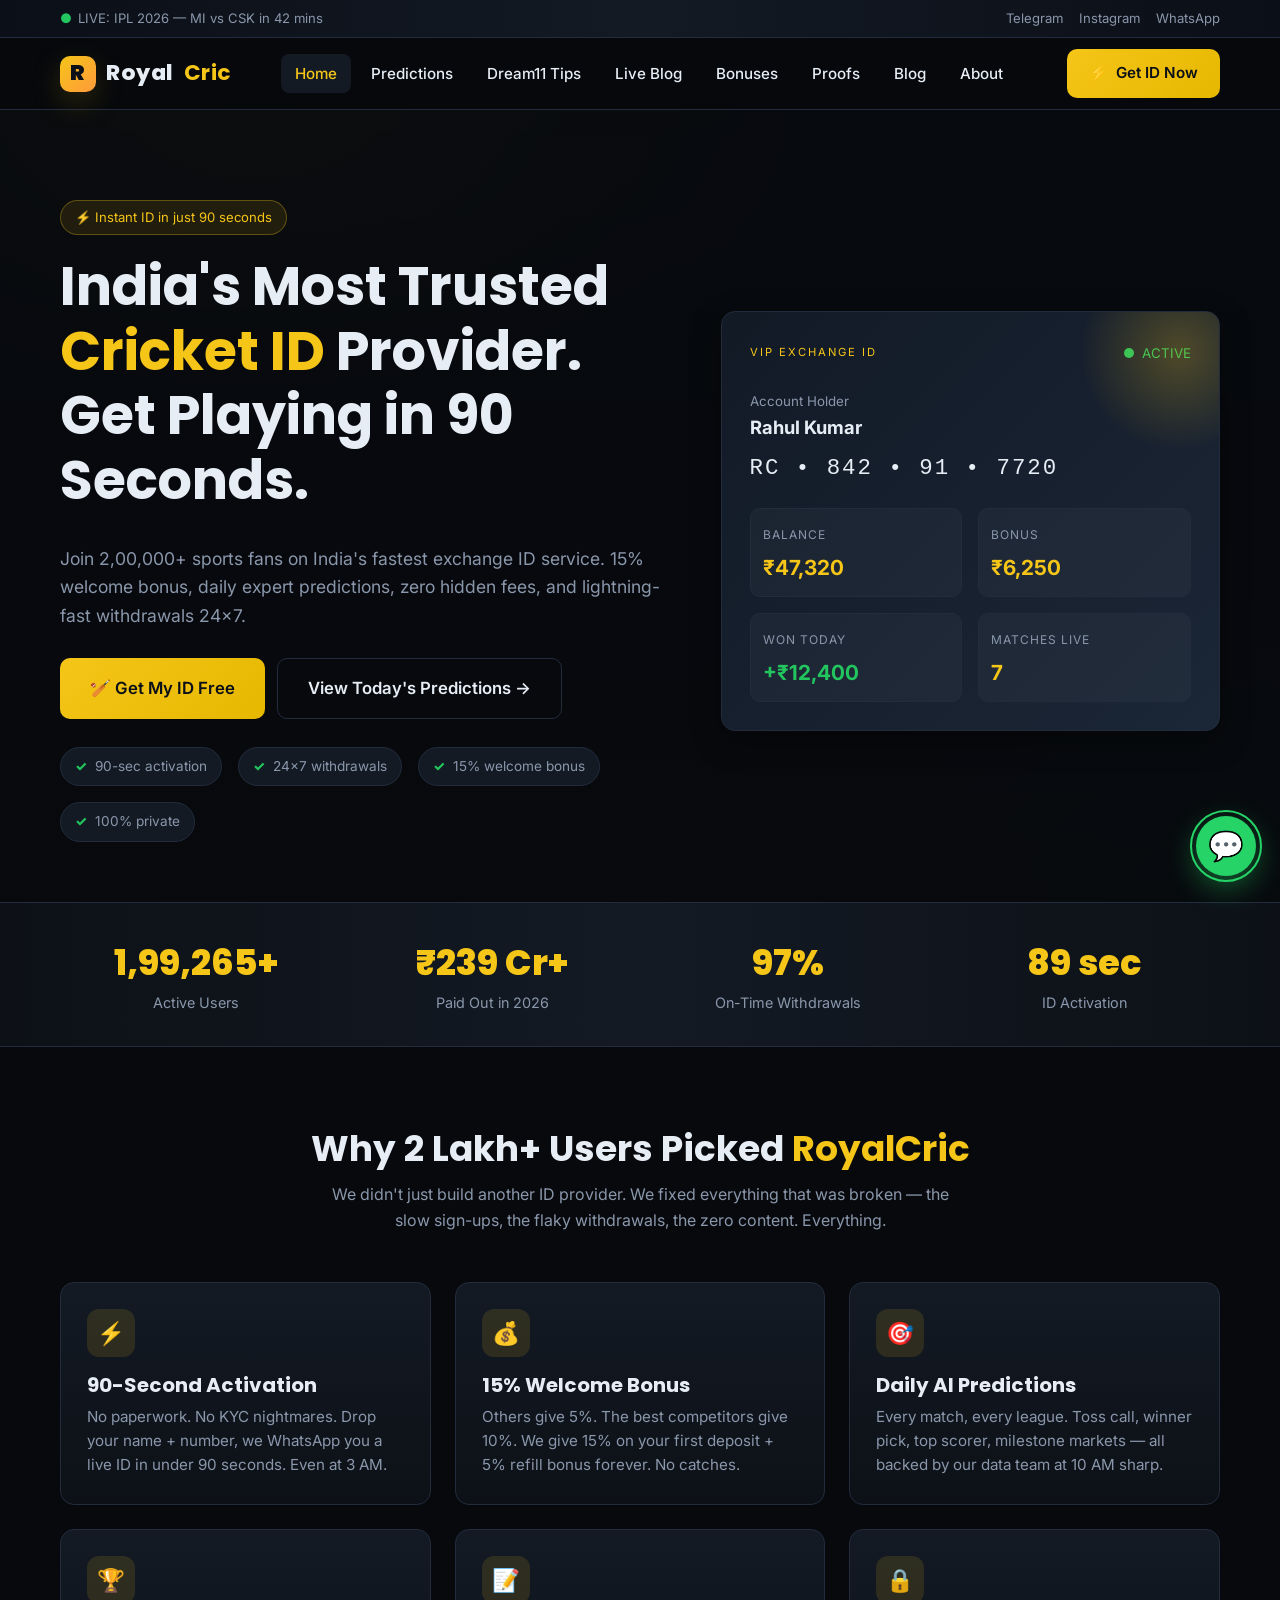
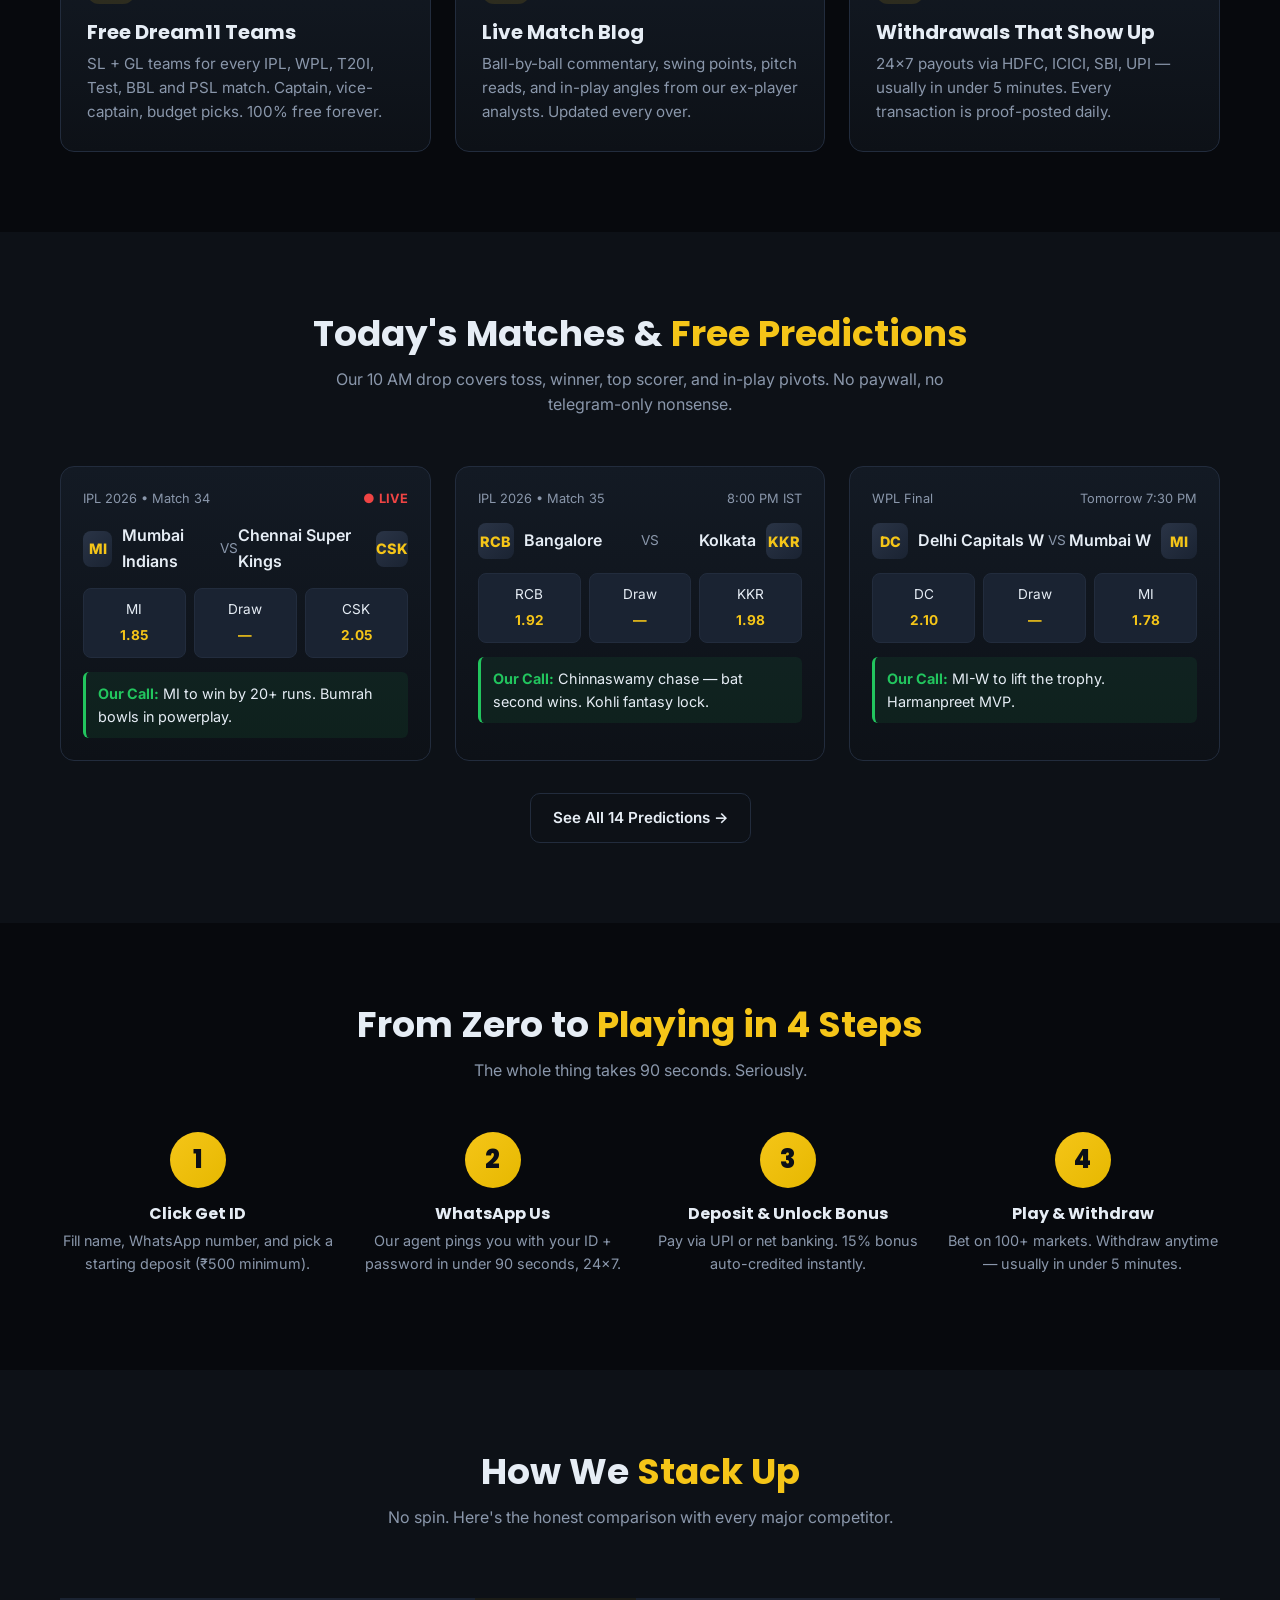
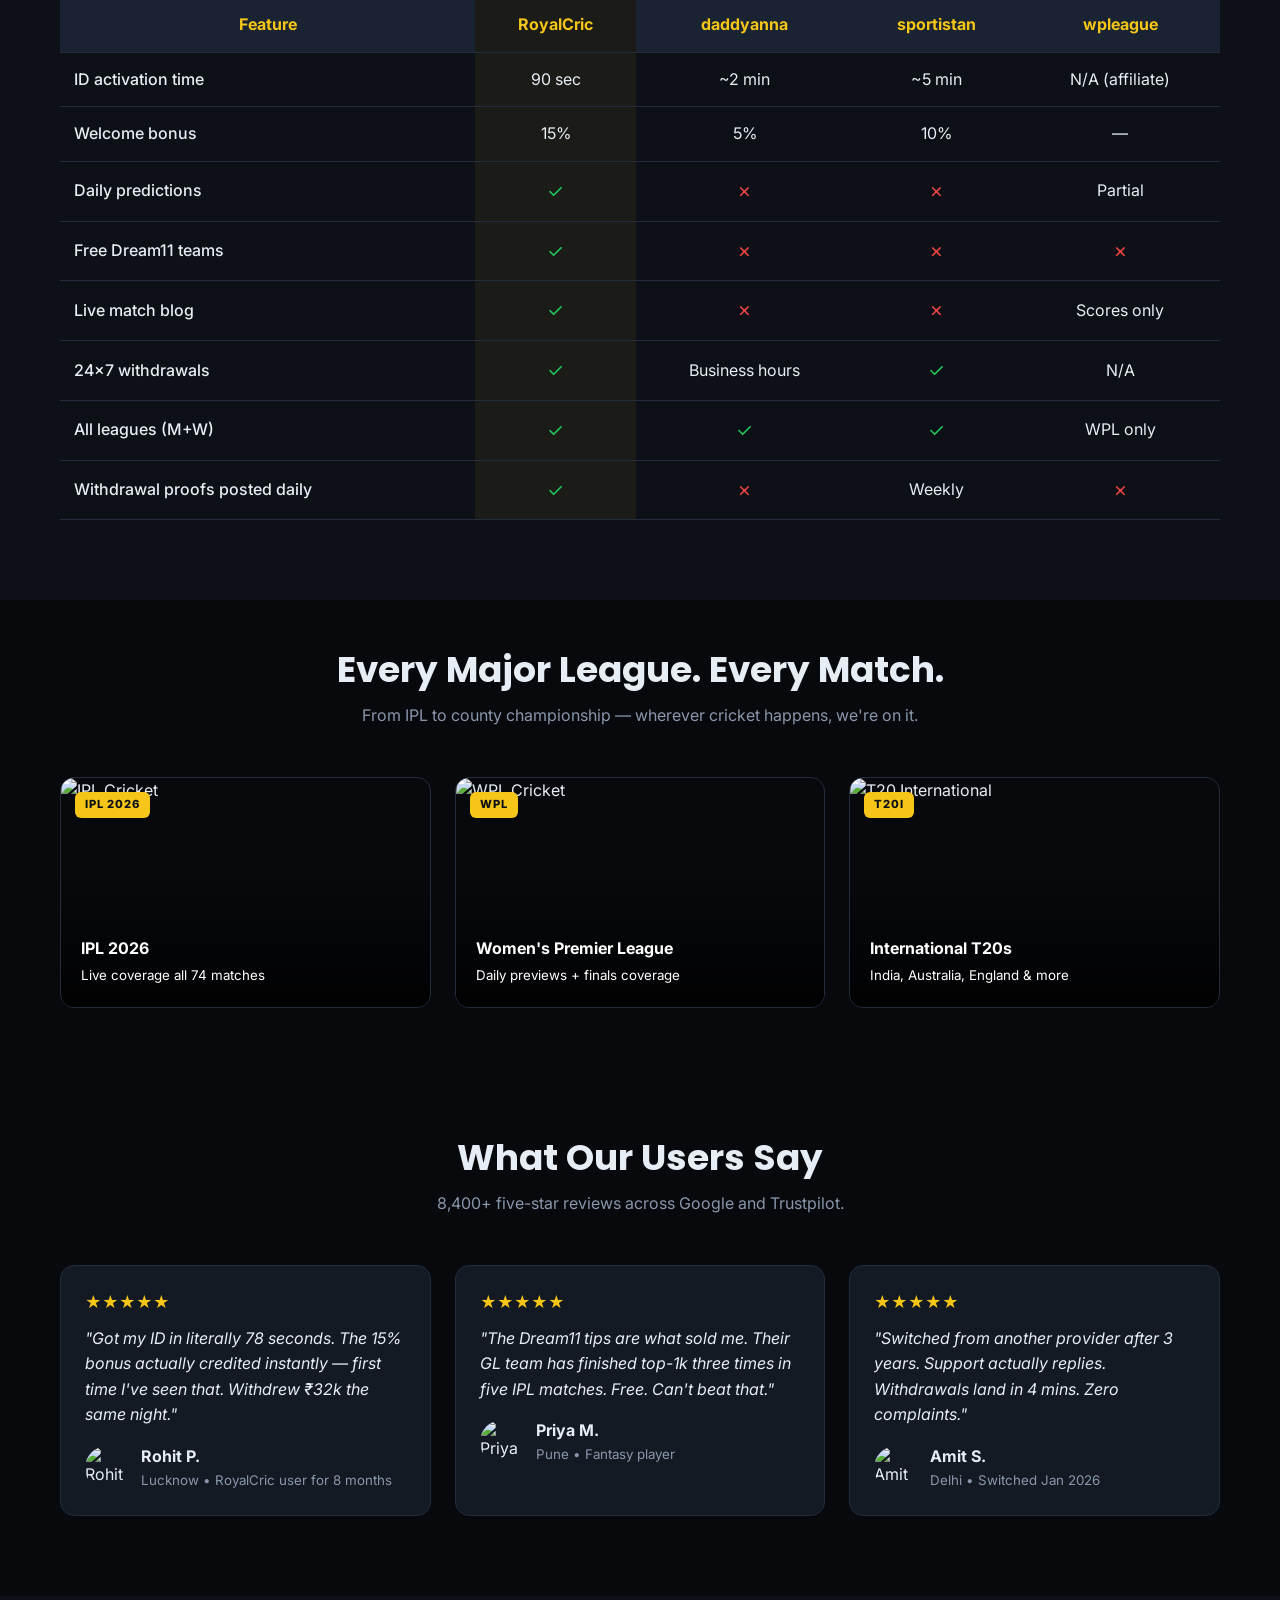
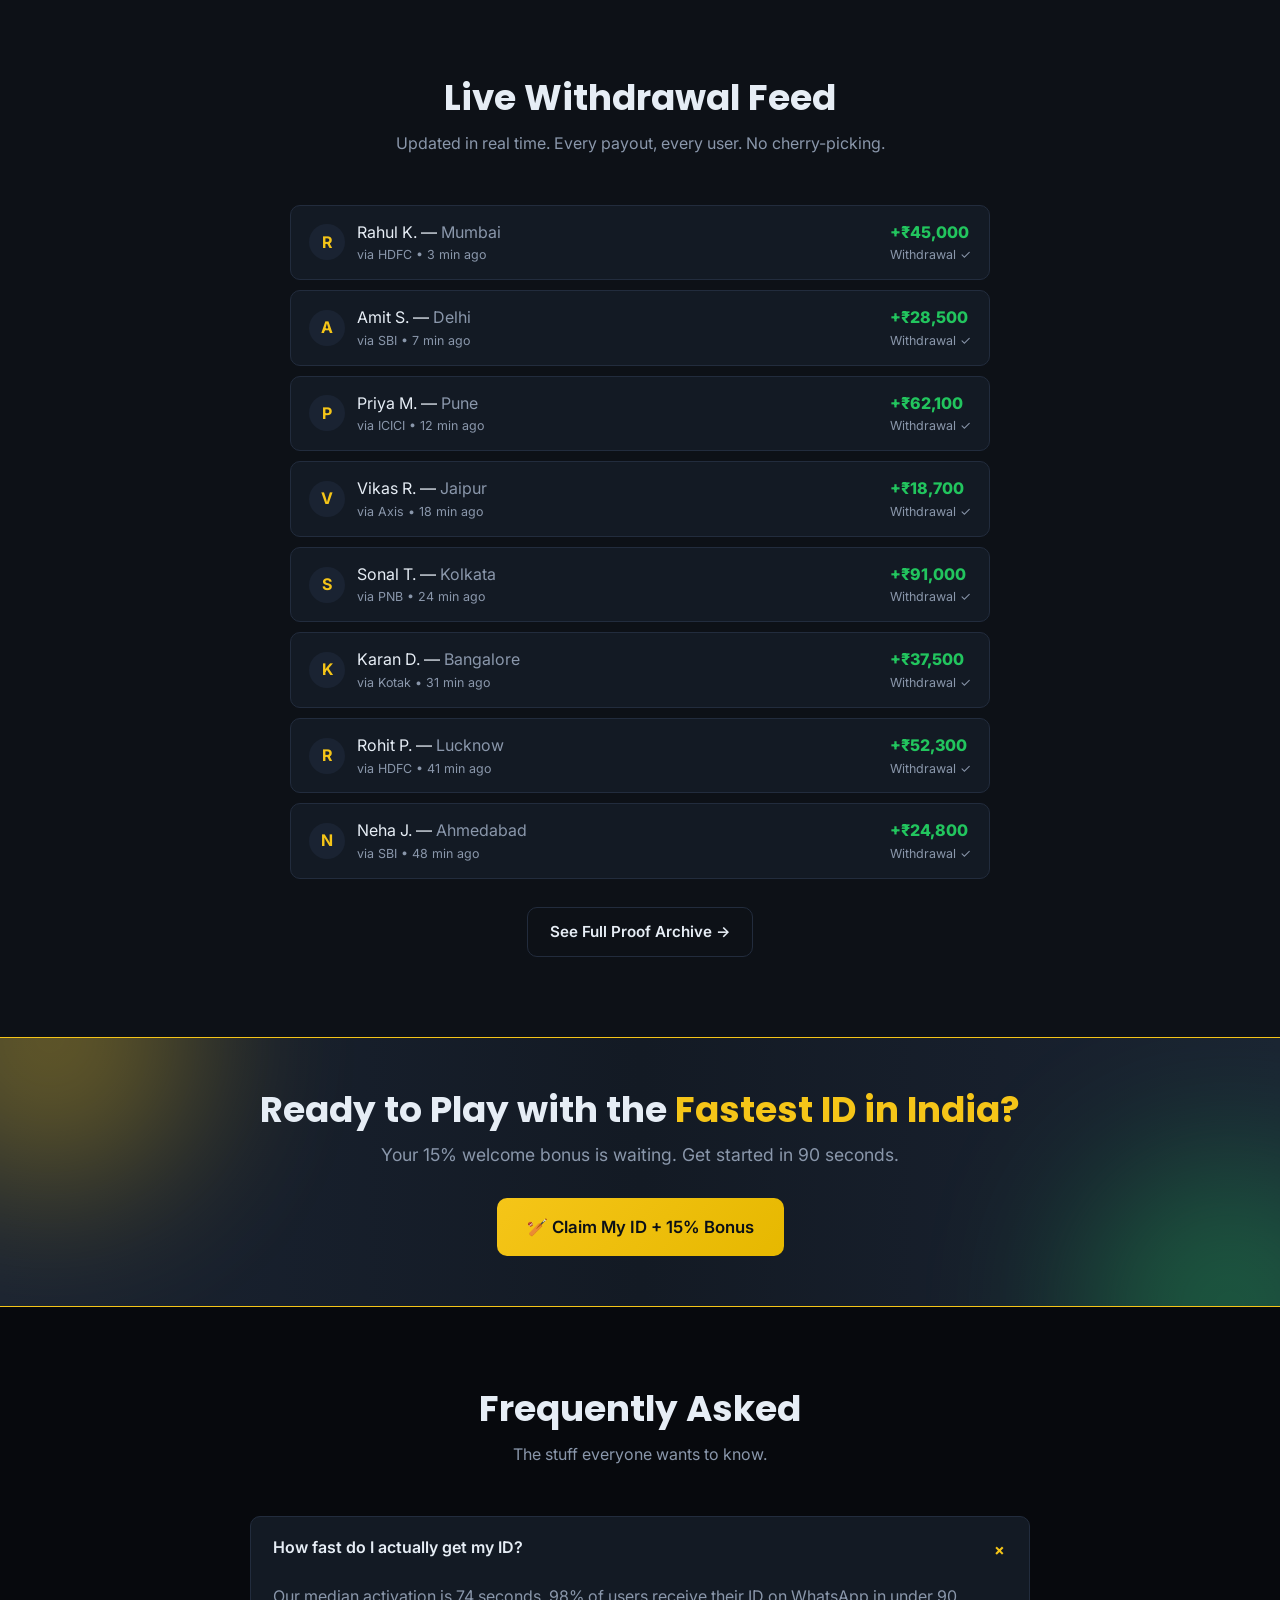
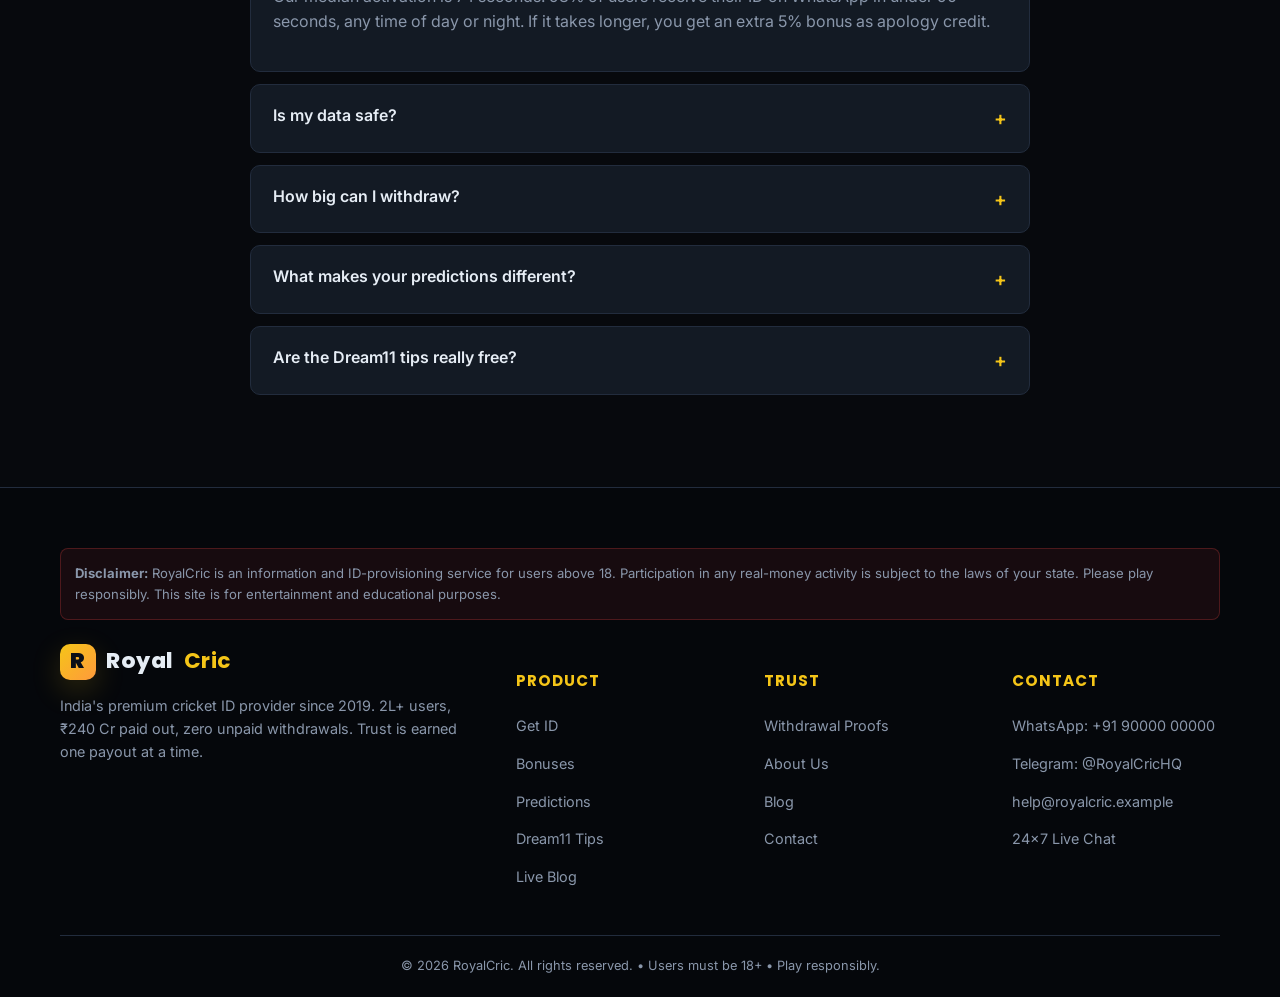
==== commit f07f8372: "Done" ====
--- a/index.html
+++ b/index.html
@@ -51,7 +51,7 @@
 </nav>
 
 <!-- Hero -->
-<section class="hero">
+<section class="hero with-bg">
   <div class="container grid">
     <div>
       <div style="display:inline-block;padding:6px 14px;background:rgba(245,197,24,.1);border:1px solid rgba(245,197,24,.3);border-radius:999px;font-size:.82rem;color:var(--gold);margin-bottom:20px;">
@@ -273,6 +273,31 @@
   </div>
 </section>
 
+<!-- Image strip — leagues we cover -->
+<section class="section-sm">
+  <div class="container">
+    <h2 class="section-title">Every Major League. Every Match.</h2>
+    <p class="section-sub">From IPL to county championship — wherever cricket happens, we're on it.</p>
+    <div class="card-grid">
+      <a href="predictions.html" class="img-tile">
+        <span class="tag">IPL 2026</span>
+        <img src="https://images.unsplash.com/photo-1531415074968-036ba1b575da?w=900&q=80&auto=format&fit=crop" alt="IPL Cricket" loading="lazy">
+        <div class="overlay"><div><b>IPL 2026</b><br><small>Live coverage all 74 matches</small></div></div>
+      </a>
+      <a href="predictions.html" class="img-tile">
+        <span class="tag">WPL</span>
+        <img src="https://images.unsplash.com/photo-1593766827228-8742f8f51d96?w=900&q=80&auto=format&fit=crop" alt="WPL Cricket" loading="lazy">
+        <div class="overlay"><div><b>Women's Premier League</b><br><small>Daily previews + finals coverage</small></div></div>
+      </a>
+      <a href="predictions.html" class="img-tile">
+        <span class="tag">T20I</span>
+        <img src="https://images.unsplash.com/photo-1606925797300-0b35e9d1794e?w=900&q=80&auto=format&fit=crop" alt="T20 International" loading="lazy">
+        <div class="overlay"><div><b>International T20s</b><br><small>India, Australia, England & more</small></div></div>
+      </a>
+    </div>
+  </div>
+</section>
+
 <!-- Testimonials -->
 <section class="section">
   <div class="container">
@@ -282,17 +307,26 @@
       <div class="testimonial">
         <div class="stars">★★★★★</div>
         <blockquote>"Got my ID in literally 78 seconds. The 15% bonus actually credited instantly — first time I've seen that. Withdrew ₹32k the same night."</blockquote>
-        <div class="author"><div class="avatar">R</div><div><b>Rohit P.</b><small>Lucknow • RoyalCric user for 8 months</small></div></div>
+        <div class="author">
+          <img class="avatar-sm" src="https://images.unsplash.com/photo-1507003211169-0a1dd7228f2d?w=100&q=80&auto=format&fit=crop" alt="Rohit P." loading="lazy">
+          <div><b>Rohit P.</b><small>Lucknow • RoyalCric user for 8 months</small></div>
+        </div>
       </div>
       <div class="testimonial">
         <div class="stars">★★★★★</div>
         <blockquote>"The Dream11 tips are what sold me. Their GL team has finished top-1k three times in five IPL matches. Free. Can't beat that."</blockquote>
-        <div class="author"><div class="avatar">P</div><div><b>Priya M.</b><small>Pune • Fantasy player</small></div></div>
+        <div class="author">
+          <img class="avatar-sm" src="https://images.unsplash.com/photo-1494790108377-be9c29b29330?w=100&q=80&auto=format&fit=crop" alt="Priya M." loading="lazy">
+          <div><b>Priya M.</b><small>Pune • Fantasy player</small></div>
+        </div>
       </div>
       <div class="testimonial">
         <div class="stars">★★★★★</div>
         <blockquote>"Switched from another provider after 3 years. Support actually replies. Withdrawals land in 4 mins. Zero complaints."</blockquote>
-        <div class="author"><div class="avatar">A</div><div><b>Amit S.</b><small>Delhi • Switched Jan 2026</small></div></div>
+        <div class="author">
+          <img class="avatar-sm" src="https://images.unsplash.com/photo-1633332755192-727a05c4013d?w=100&q=80&auto=format&fit=crop" alt="Amit S." loading="lazy">
+          <div><b>Amit S.</b><small>Delhi • Switched Jan 2026</small></div>
+        </div>
       </div>
     </div>
   </div>
--- a/css/style.css
+++ b/css/style.css
@@ -75,6 +75,7 @@
 .nav {
   position: sticky; top: 0; z-index: 100;
   background: rgba(7,9,13,.92);
+  -webkit-backdrop-filter: blur(10px);
   backdrop-filter: blur(10px);
   border-bottom: 1px solid var(--line);
   height: var(--nav-h);
@@ -121,10 +122,18 @@
   position: relative; overflow: hidden;
   padding: 90px 0 60px;
   background:
+    linear-gradient(180deg, rgba(7,9,13,.85) 0%, rgba(7,9,13,.92) 100%),
     radial-gradient(900px 500px at 20% 0%, rgba(245,197,24,.12), transparent 60%),
     radial-gradient(800px 500px at 100% 100%, rgba(34,197,94,.10), transparent 60%),
     linear-gradient(180deg, #0a0e15 0%, #07090d 100%);
 }
+.hero.with-bg::before {
+  content: ""; position: absolute; inset: 0; z-index: 0;
+  background-image: url('https://images.unsplash.com/photo-1540747913346-19e32dc3e97e?w=1800&q=80&auto=format&fit=crop');
+  background-size: cover; background-position: center;
+  opacity: .25; filter: blur(1px);
+}
+.hero > .container { position: relative; z-index: 1; }
 .hero .grid { display: grid; grid-template-columns: 1.1fr .9fr; gap: 50px; align-items: center; }
 .hero h1 span { color: var(--gold); }
 .hero .sub { color: var(--muted); font-size: 1.1rem; margin-bottom: 28px; }
@@ -375,11 +384,52 @@
 .blog-card .thumb {
   height: 180px; background: linear-gradient(135deg, var(--bg-3), var(--bg-2));
   display: grid; place-items: center; font-size: 3rem; color: var(--gold);
-  position: relative;
-}
+  position: relative; overflow: hidden;
+}
+.blog-card .thumb img {
+  width: 100%; height: 100%; object-fit: cover;
+  transition: transform .4s;
+}
+.blog-card:hover .thumb img { transform: scale(1.06); }
 .blog-card .thumb::after {
   content: ""; position: absolute; inset: 0;
   background: radial-gradient(circle at center, transparent 40%, rgba(0,0,0,.4) 100%);
+  pointer-events: none;
+}
+
+/* ------------ Image utilities ------------ */
+.img-cover { width: 100%; height: 100%; object-fit: cover; display: block; }
+.img-rounded { border-radius: var(--radius); overflow: hidden; }
+.img-tile {
+  position: relative; border-radius: var(--radius); overflow: hidden;
+  border: 1px solid var(--line); aspect-ratio: 16/10;
+}
+.img-tile img { width: 100%; height: 100%; object-fit: cover; transition: transform .5s; }
+.img-tile:hover img { transform: scale(1.05); }
+.img-tile .overlay {
+  position: absolute; inset: 0;
+  background: linear-gradient(180deg, transparent 40%, rgba(0,0,0,.85));
+  display: flex; align-items: flex-end; padding: 20px; color: #fff;
+}
+.img-tile .tag {
+  position: absolute; top: 14px; left: 14px;
+  background: var(--gold); color: #0b0f17; font-size: .7rem; font-weight: 800;
+  padding: 4px 10px; border-radius: 6px; letter-spacing: 1px;
+}
+.avatar-img {
+  width: 100px; height: 100px; border-radius: 50%; object-fit: cover;
+  border: 3px solid var(--gold); margin: 0 auto 14px; display: block;
+}
+.avatar-sm {
+  width: 44px; height: 44px; border-radius: 50%; object-fit: cover;
+}
+.feature-img {
+  width: 100%; aspect-ratio: 16/9; object-fit: cover;
+  border-radius: var(--radius); border: 1px solid var(--line);
+}
+.bank-screenshot {
+  width: 100%; aspect-ratio: 4/3; object-fit: cover;
+  border-radius: 10px; margin-bottom: 14px;
 }
 .blog-card .body { padding: 20px; }
 .blog-card .tag { font-size: .7rem; color: var(--gold); letter-spacing: 2px; font-weight: 700; }
@@ -454,25 +504,117 @@
 .tab-panel.active { display: block; }
 
 /* ------------ Responsive ------------ */
+@media (max-width: 1100px) {
+  .live-blog { grid-template-columns: 1fr 280px; }
+}
+
 @media (max-width: 960px) {
+  .container { padding: 0 18px; }
   .hero .grid, .live-blog, .d11-grid { grid-template-columns: 1fr; }
   .card-grid, .card-grid.cols-4 { grid-template-columns: repeat(2, 1fr); }
   footer .grid { grid-template-columns: 1fr 1fr; }
-  .stats-strip .grid { grid-template-columns: 1fr 1fr; }
-  .steps { grid-template-columns: 1fr 1fr; }
-}
-@media (max-width: 640px) {
-  .card-grid, .card-grid.cols-2, .card-grid.cols-4, .form .row { grid-template-columns: 1fr; }
-  .section { padding: 60px 0; }
-  .hero { padding: 50px 0 40px; }
+  .stats-strip .grid { grid-template-columns: 1fr 1fr; gap: 18px; }
+  .steps { grid-template-columns: 1fr 1fr; gap: 28px; }
+  .topbar .row { justify-content: center; text-align: center; }
+  .topbar .socials { display: none; }
+  .section { padding: 64px 0; }
+  /* hero card and pitch shrink */
+  .id-card { padding: 22px; }
+  .id-card .id-num { font-size: 1.2rem; }
+  .id-card .stat b { font-size: 1.1rem; }
+  .d11-pitch { min-height: 0; padding: 20px; }
+  .d11-row { gap: 14px; }
+  /* page-head image grid stacks */
+  .page-head { padding: 48px 0 32px; }
+  /* form 2-col → 1-col handled below */
+  /* show hamburger from this width */
+  .hamburger { display: block; }
   .nav-links {
     position: fixed; top: var(--nav-h); left: 0; right: 0;
     flex-direction: column; align-items: stretch;
     background: var(--bg-1); border-top: 1px solid var(--line);
     padding: 14px; gap: 4px; transform: translateY(-110%); transition: .25s;
+    max-height: calc(100vh - var(--nav-h)); overflow-y: auto;
   }
   .nav-links.open { transform: translateY(0); }
-  .hamburger { display: block; }
+  .nav-links a { padding: 14px 16px; font-size: 1rem; }
+  /* generic two-column grids stack */
+  [style*="grid-template-columns:1.1fr .9fr"],
+  [style*="grid-template-columns:1.2fr .8fr"],
+  [style*="grid-template-columns:2fr 1fr"],
+  [style*="grid-template-columns:1fr 1fr"] {
+    grid-template-columns: 1fr !important;
+    gap: 30px !important;
+  }
+}
+
+@media (max-width: 720px) {
+  :root { --nav-h: 64px; }
+  h1 { font-size: clamp(1.7rem, 8vw, 2.4rem); }
+  h2 { font-size: clamp(1.4rem, 6vw, 1.9rem); }
+  .card-grid, .card-grid.cols-2, .card-grid.cols-4, .form .row { grid-template-columns: 1fr; }
+  .steps { grid-template-columns: 1fr; gap: 24px; }
+  .section { padding: 50px 0; }
+  .section-sm { padding: 36px 0; }
+  .hero { padding: 40px 0 30px; }
+  .hero .actions .btn { width: 100%; justify-content: center; }
+  .hero .badges { gap: 8px; }
+  .hero .badge { font-size: .78rem; padding: 6px 12px; }
   .nav-cta .btn-label { display: none; }
-  footer .grid { grid-template-columns: 1fr; }
-}
+  .nav-cta .btn { padding: 10px 14px; font-size: .85rem; }
+  .brand { font-size: 1.15rem; }
+  .brand-logo { width: 32px; height: 32px; }
+  .topbar { font-size: .75rem; }
+  .topbar .ticker span { white-space: normal; }
+  footer { padding: 40px 0 16px; }
+  footer .grid { grid-template-columns: 1fr; gap: 28px; }
+  .cta-banner { padding: 36px 0; }
+  .compare th, .compare td { padding: 10px 8px; font-size: .82rem; }
+  .form { padding: 22px; }
+  .btn-lg { padding: 14px 22px; font-size: 1rem; }
+  .match-card .teams { font-size: .9rem; }
+  .match-card .flag { width: 32px; height: 32px; font-size: .8rem; }
+  .testimonial { padding: 20px; }
+  .blog-entry { padding-left: 18px; }
+  .wa-float { width: 52px; height: 52px; bottom: 18px; right: 18px; font-size: 1.5rem; }
+  .stats-strip .num { font-size: 1.7rem; }
+  .stats-strip .lbl { font-size: .82rem; }
+  .bonus-card { padding: 28px 22px; }
+  .bonus-card .amount { font-size: 2.4rem; }
+  .id-card .stats { grid-template-columns: 1fr 1fr; gap: 10px; }
+  .id-card .stat { padding: 10px; }
+  .step .n { width: 48px; height: 48px; font-size: 1.4rem; }
+  .page-head { padding: 36px 0 24px; }
+  /* tabs scroll smoother on mobile */
+  .tabs { gap: 2px; }
+  .tabs button { padding: 10px 14px; font-size: .88rem; }
+}
+
+@media (max-width: 480px) {
+  .container { padding: 0 14px; }
+  h1 { font-size: 1.6rem; }
+  .stats-strip .grid { grid-template-columns: 1fr 1fr; gap: 14px; }
+  .stats-strip .num { font-size: 1.5rem; }
+  .id-card { padding: 18px; }
+  .id-card .id-num { font-size: 1rem; letter-spacing: 1px; }
+  .d11-row { gap: 8px; }
+  .d11-player { width: 64px; }
+  .d11-player .jersey { width: 44px; height: 44px; font-size: .8rem; }
+  .d11-player small { font-size: .68rem; }
+  .match-card { padding: 16px; }
+  .match-card .odds { gap: 6px; }
+  .match-card .odd { padding: 8px 4px; font-size: .78rem; }
+  .nav .wrap { gap: 6px; }
+  .brand b, .brand span:not(.brand-logo) { font-size: 1rem; }
+  .testimonial blockquote { font-size: .92rem; }
+  .form input, .form select, .form textarea { padding: 10px 12px; font-size: .95rem; }
+  .blog-card .thumb { height: 150px; }
+  .feature-img { aspect-ratio: 4/3; }
+}
+
+/* Touch tap target safety */
+@media (hover: none) {
+  .btn { min-height: 44px; }
+  .nav-links a { min-height: 44px; display: flex; align-items: center; }
+  .faq-q { min-height: 56px; }
+}
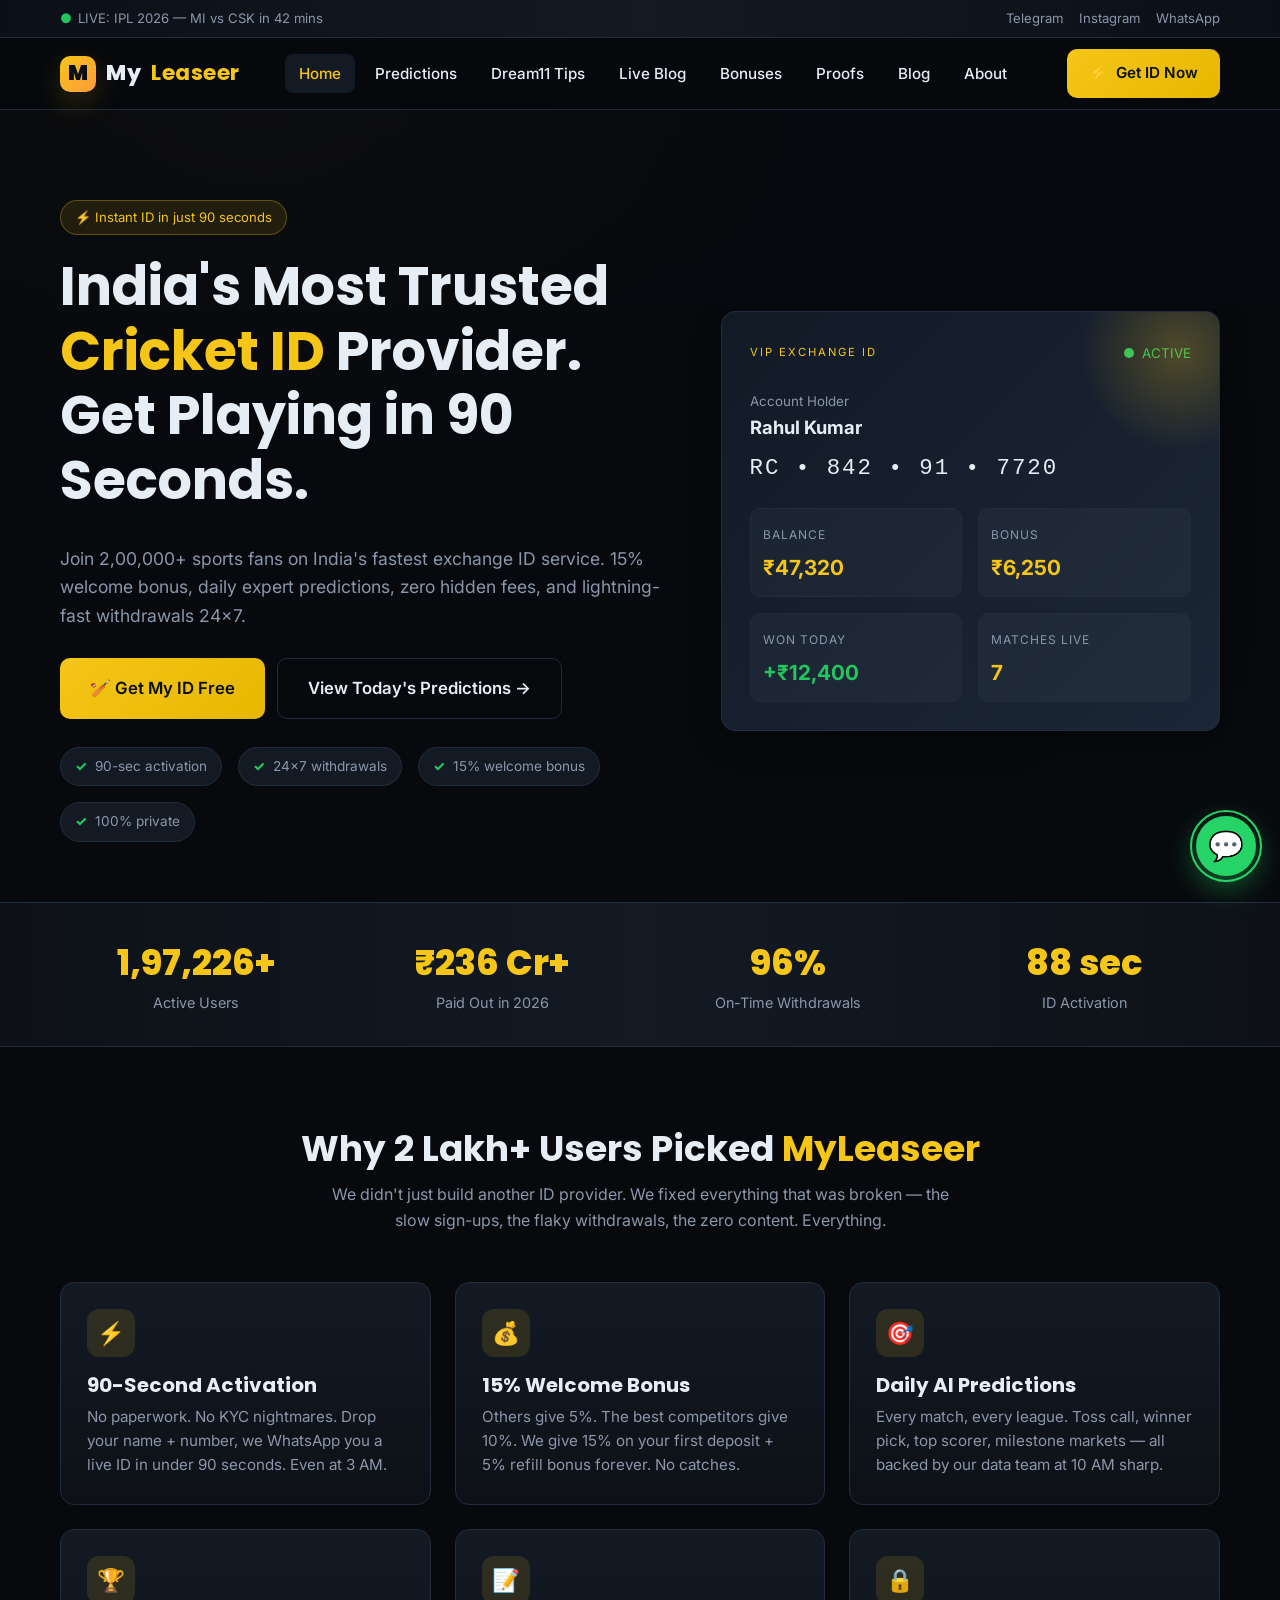
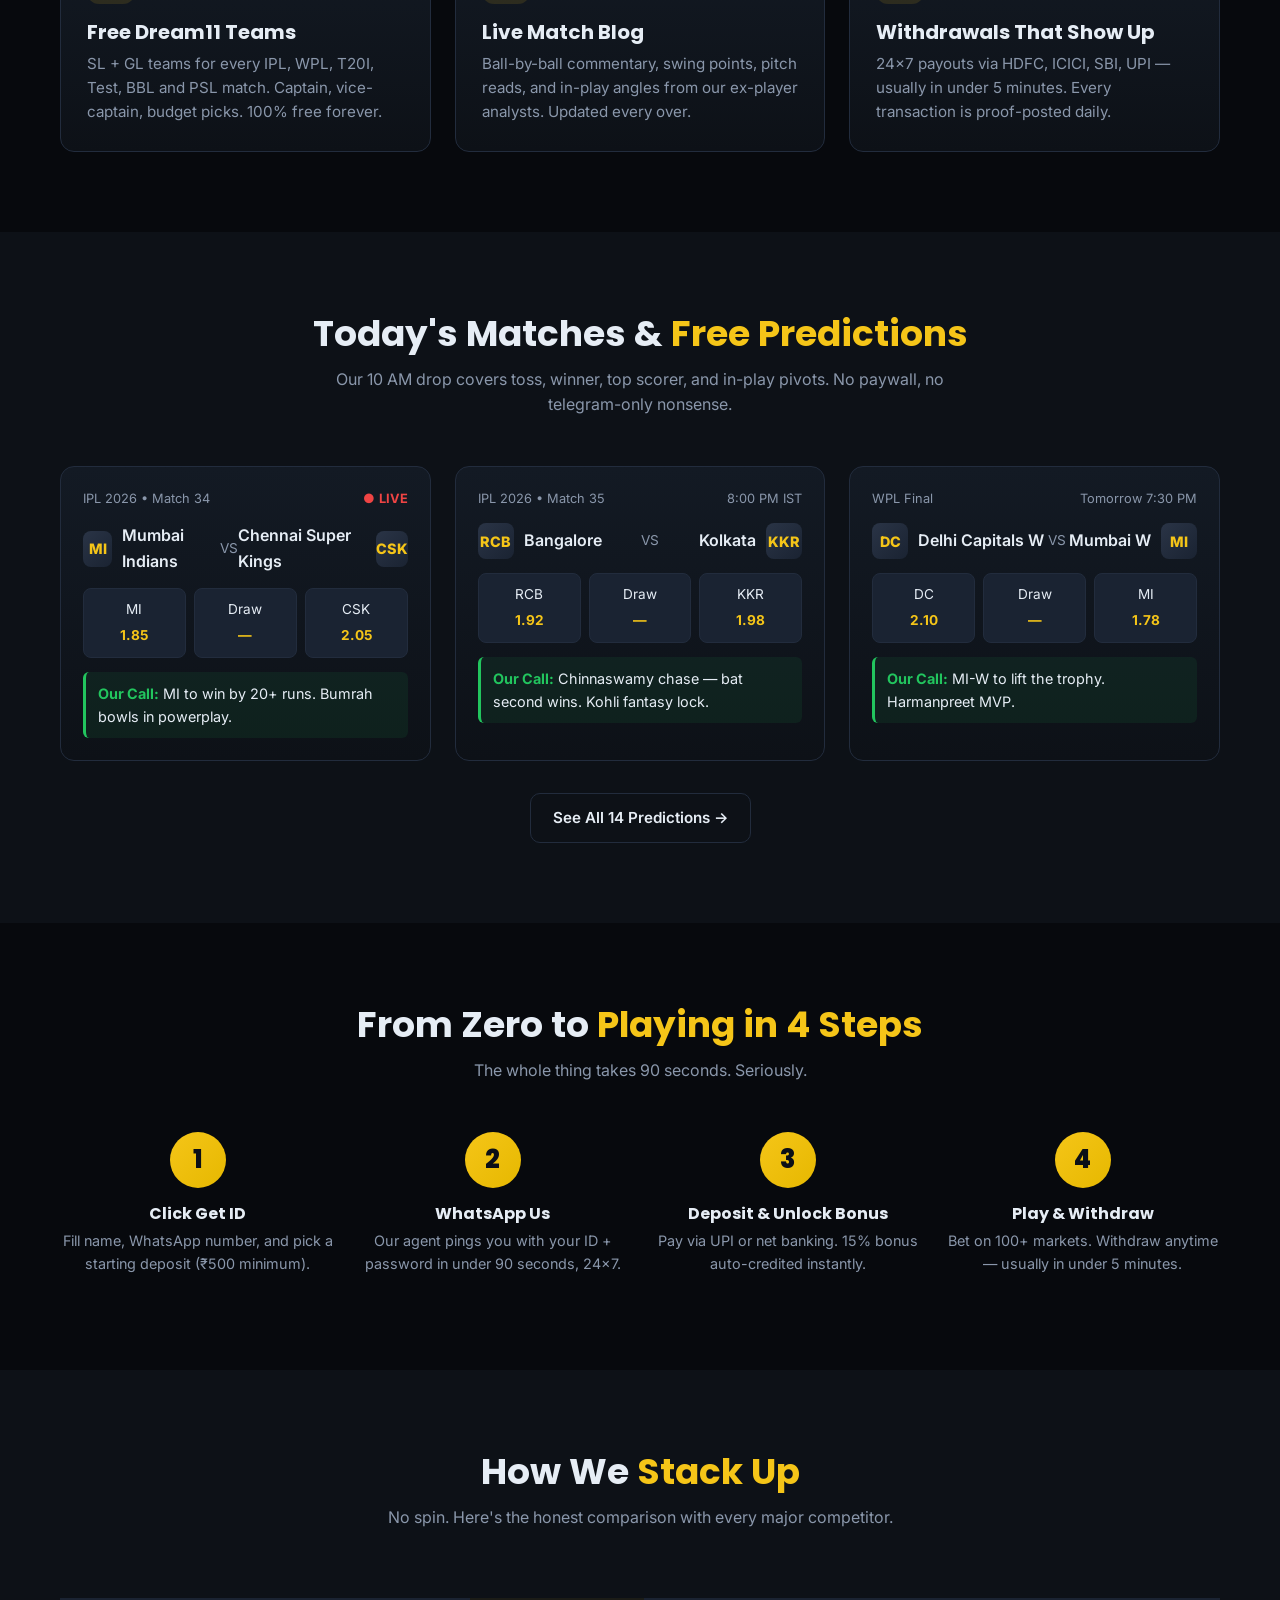
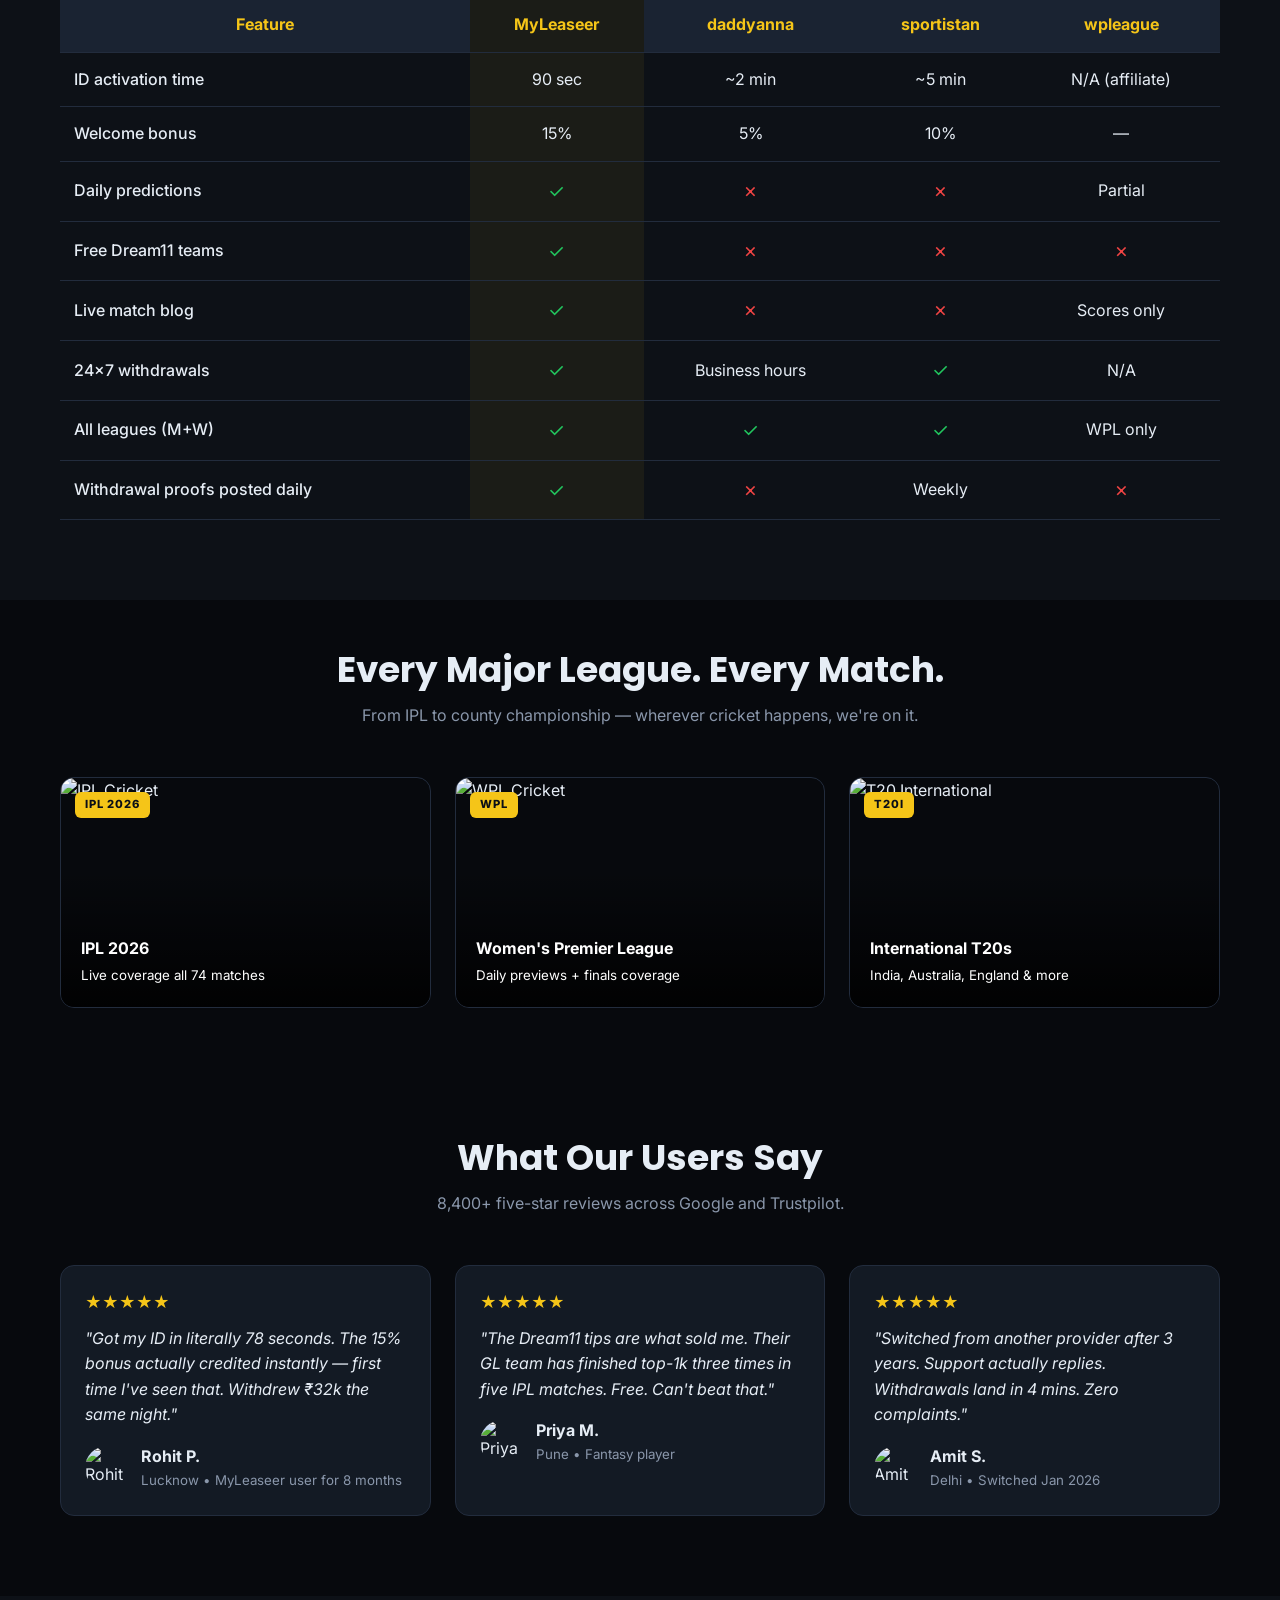
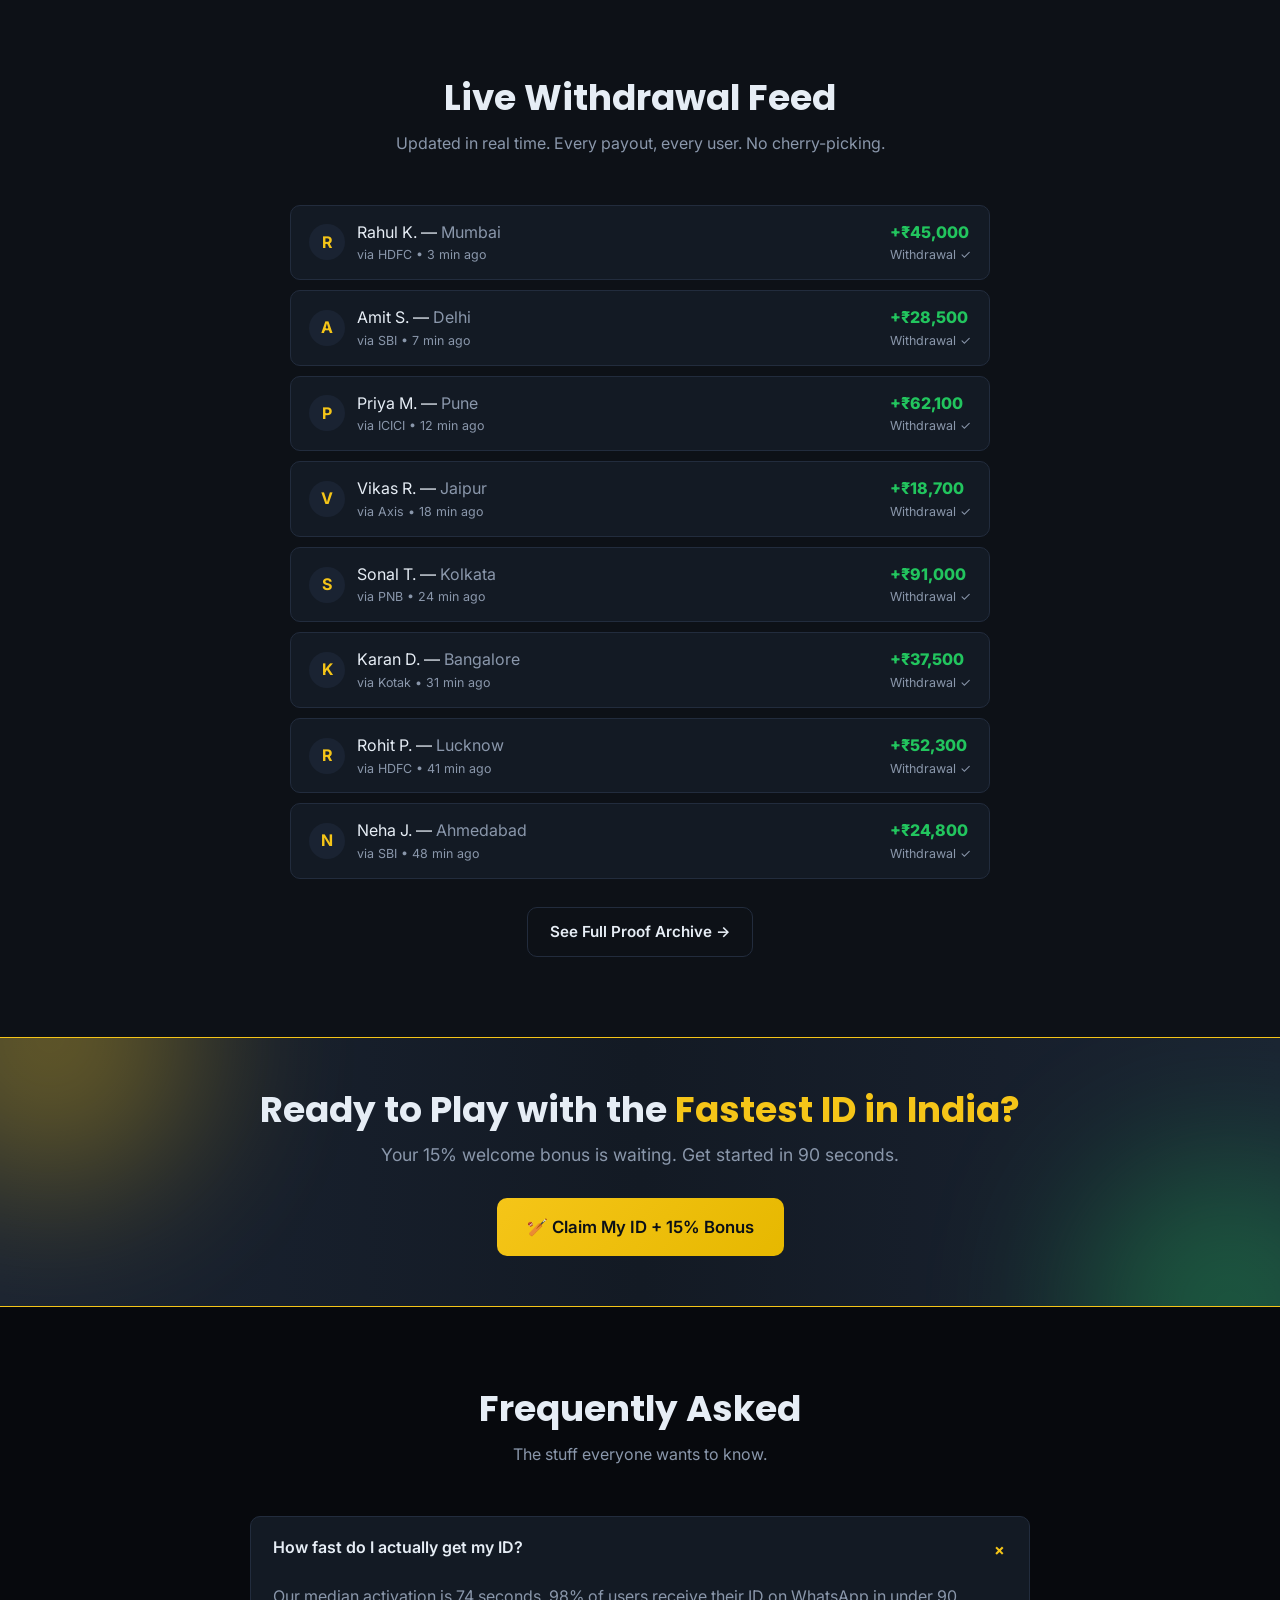
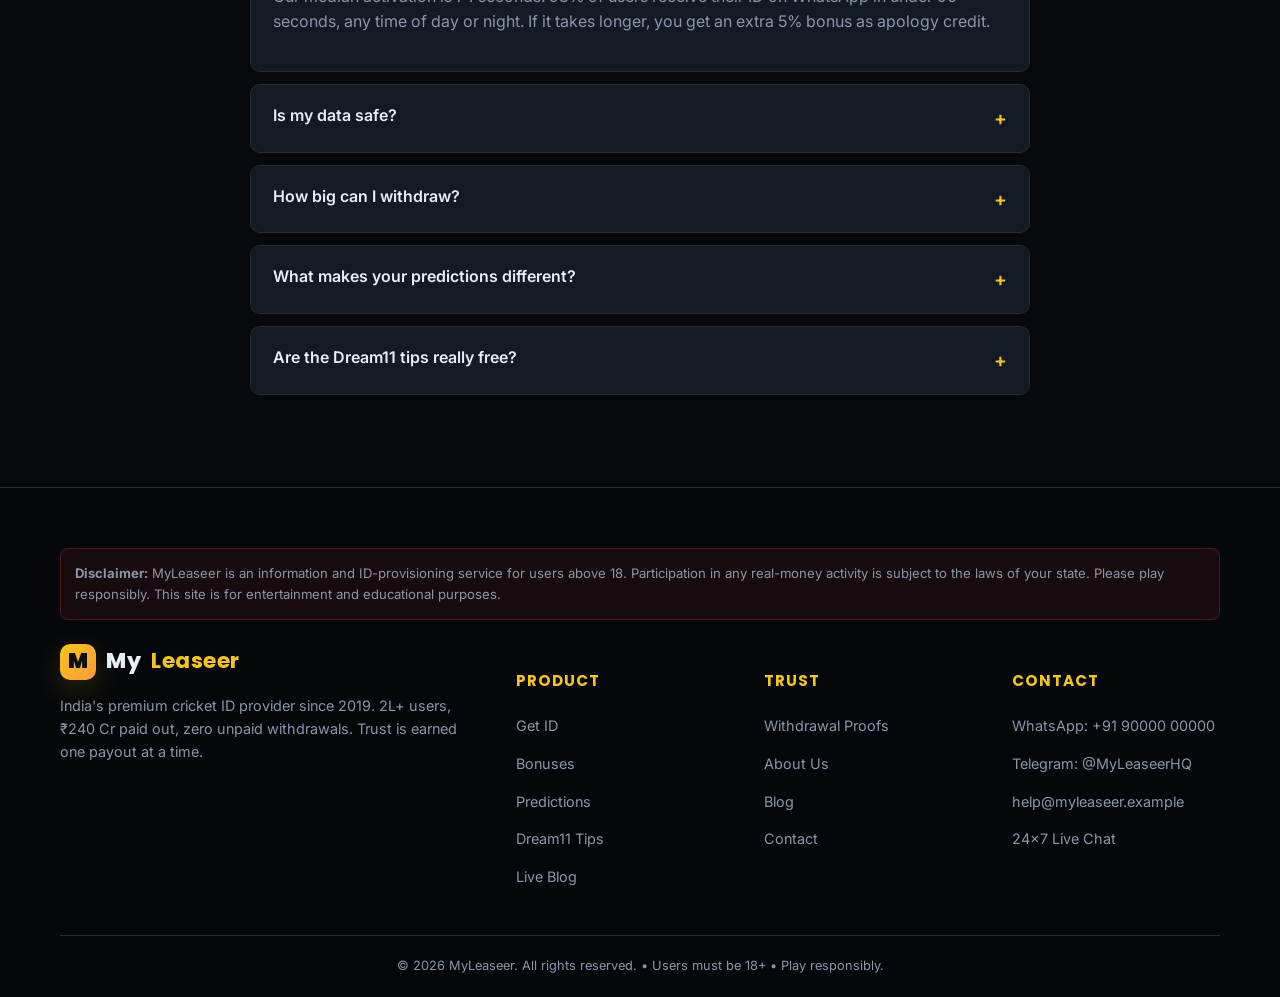
==== commit 3b4c0e49: "Brand name updated" ====
--- a/index.html
+++ b/index.html
@@ -3,7 +3,7 @@
 <head>
 <meta charset="UTF-8" />
 <meta name="viewport" content="width=device-width, initial-scale=1.0" />
-<title>RoyalCric — India's Premium Cricket ID Provider | 90-Second Instant ID</title>
+<title>MyLeaseer — India's Premium Cricket ID Provider | 90-Second Instant ID</title>
 <meta name="description" content="Get your premium cricket exchange ID in 90 seconds. 15% welcome bonus, daily AI predictions, free Dream11 tips, instant withdrawals — trusted by 2,00,000+ users." />
 <link rel="preconnect" href="https://fonts.googleapis.com">
 <link rel="preconnect" href="https://fonts.gstatic.com" crossorigin>
@@ -32,7 +32,7 @@
 <!-- Nav -->
 <nav class="nav">
   <div class="container wrap">
-    <a href="index.html" class="brand"><span class="brand-logo">R</span>Royal<b>Cric</b></a>
+    <a href="index.html" class="brand"><span class="brand-logo">M</span>My<b>Leaseer</b></a>
     <ul class="nav-links">
       <li><a href="index.html">Home</a></li>
       <li><a href="predictions.html">Predictions</a></li>
@@ -115,7 +115,7 @@
 <!-- Why us -->
 <section class="section">
   <div class="container">
-    <h2 class="section-title">Why 2 Lakh+ Users Picked <span class="gold">RoyalCric</span></h2>
+    <h2 class="section-title">Why 2 Lakh+ Users Picked <span class="gold">MyLeaseer</span></h2>
     <p class="section-sub">We didn't just build another ID provider. We fixed everything that was broken — the slow sign-ups, the flaky withdrawals, the zero content. Everything.</p>
     <div class="card-grid">
       <div class="card">
@@ -252,7 +252,7 @@
         <thead>
           <tr>
             <th>Feature</th>
-            <th class="us">RoyalCric</th>
+            <th class="us">MyLeaseer</th>
             <th>daddyanna</th>
             <th>sportistan</th>
             <th>wpleague</th>
@@ -309,7 +309,7 @@
         <blockquote>"Got my ID in literally 78 seconds. The 15% bonus actually credited instantly — first time I've seen that. Withdrew ₹32k the same night."</blockquote>
         <div class="author">
           <img class="avatar-sm" src="https://images.unsplash.com/photo-1507003211169-0a1dd7228f2d?w=100&q=80&auto=format&fit=crop" alt="Rohit P." loading="lazy">
-          <div><b>Rohit P.</b><small>Lucknow • RoyalCric user for 8 months</small></div>
+          <div><b>Rohit P.</b><small>Lucknow • MyLeaseer user for 8 months</small></div>
         </div>
       </div>
       <div class="testimonial">
@@ -386,11 +386,11 @@
 <footer>
   <div class="container">
     <div class="disclaimer">
-      <b>Disclaimer:</b> RoyalCric is an information and ID-provisioning service for users above 18. Participation in any real-money activity is subject to the laws of your state. Please play responsibly. This site is for entertainment and educational purposes.
+      <b>Disclaimer:</b> MyLeaseer is an information and ID-provisioning service for users above 18. Participation in any real-money activity is subject to the laws of your state. Please play responsibly. This site is for entertainment and educational purposes.
     </div>
     <div class="grid">
       <div>
-        <div class="brand" style="margin-bottom:14px;"><span class="brand-logo">R</span>Royal<b>Cric</b></div>
+        <div class="brand" style="margin-bottom:14px;"><span class="brand-logo">M</span>My<b>Leaseer</b></div>
         <p style="font-size:.9rem;">India's premium cricket ID provider since 2019. 2L+ users, ₹240 Cr paid out, zero unpaid withdrawals. Trust is earned one payout at a time.</p>
       </div>
       <div>
@@ -416,13 +416,13 @@
         <h5>Contact</h5>
         <ul>
           <li><a href="#">WhatsApp: +91 90000 00000</a></li>
-          <li><a href="#">Telegram: @RoyalCricHQ</a></li>
-          <li><a href="mailto:help@royalcric.example">help@royalcric.example</a></li>
+          <li><a href="#">Telegram: @MyLeaseerHQ</a></li>
+          <li><a href="mailto:help@myleaseer.example">help@myleaseer.example</a></li>
           <li><a href="#">24×7 Live Chat</a></li>
         </ul>
       </div>
     </div>
-    <div class="legal">© 2026 RoyalCric. All rights reserved. • Users must be 18+ • Play responsibly.</div>
+    <div class="legal">© 2026 MyLeaseer. All rights reserved. • Users must be 18+ • Play responsibly.</div>
   </div>
 </footer>
 
--- a/css/style.css
+++ b/css/style.css
@@ -65,9 +65,17 @@
   color: var(--muted);
   padding: 8px 0;
 }
-.topbar .row { display: flex; justify-content: space-between; align-items: center; gap: 16px; flex-wrap: wrap; }
-.topbar .ticker { display: flex; gap: 20px; overflow: hidden; }
+.topbar .row { display: flex; justify-content: space-between; align-items: center; gap: 16px; flex-wrap: nowrap; }
+.topbar .ticker {
+  display: flex; gap: 20px; align-items: center;
+  overflow: hidden; white-space: nowrap;
+  flex: 1; min-width: 0;
+}
+/* show only the first span by default — prevents flash before JS rotates */
+.topbar .ticker span { overflow: hidden; text-overflow: ellipsis; }
+.topbar .ticker span ~ span { display: none; }
 .topbar .ticker span::before { content: "●"; color: var(--green); margin-right: 6px; }
+.topbar .socials { white-space: nowrap; }
 .topbar .socials a { margin-left: 12px; color: var(--muted); }
 .topbar .socials a:hover { color: var(--gold); }
 
@@ -515,8 +523,11 @@
   footer .grid { grid-template-columns: 1fr 1fr; }
   .stats-strip .grid { grid-template-columns: 1fr 1fr; gap: 18px; }
   .steps { grid-template-columns: 1fr 1fr; gap: 28px; }
-  .topbar .row { justify-content: center; text-align: center; }
+  /* Compact topbar on tablet — single ticker line, no socials */
+  .topbar { padding: 6px 0; font-size: .75rem; }
+  .topbar .row { justify-content: center; text-align: center; gap: 8px; }
   .topbar .socials { display: none; }
+  .topbar .ticker { justify-content: center; }
   .section { padding: 64px 0; }
   /* hero card and pitch shrink */
   .id-card { padding: 22px; }
@@ -550,6 +561,8 @@
 
 @media (max-width: 720px) {
   :root { --nav-h: 64px; }
+  /* Hide the topbar on phones so the navbar sits at the very top */
+  .topbar { display: none; }
   h1 { font-size: clamp(1.7rem, 8vw, 2.4rem); }
   h2 { font-size: clamp(1.4rem, 6vw, 1.9rem); }
   .card-grid, .card-grid.cols-2, .card-grid.cols-4, .form .row { grid-template-columns: 1fr; }
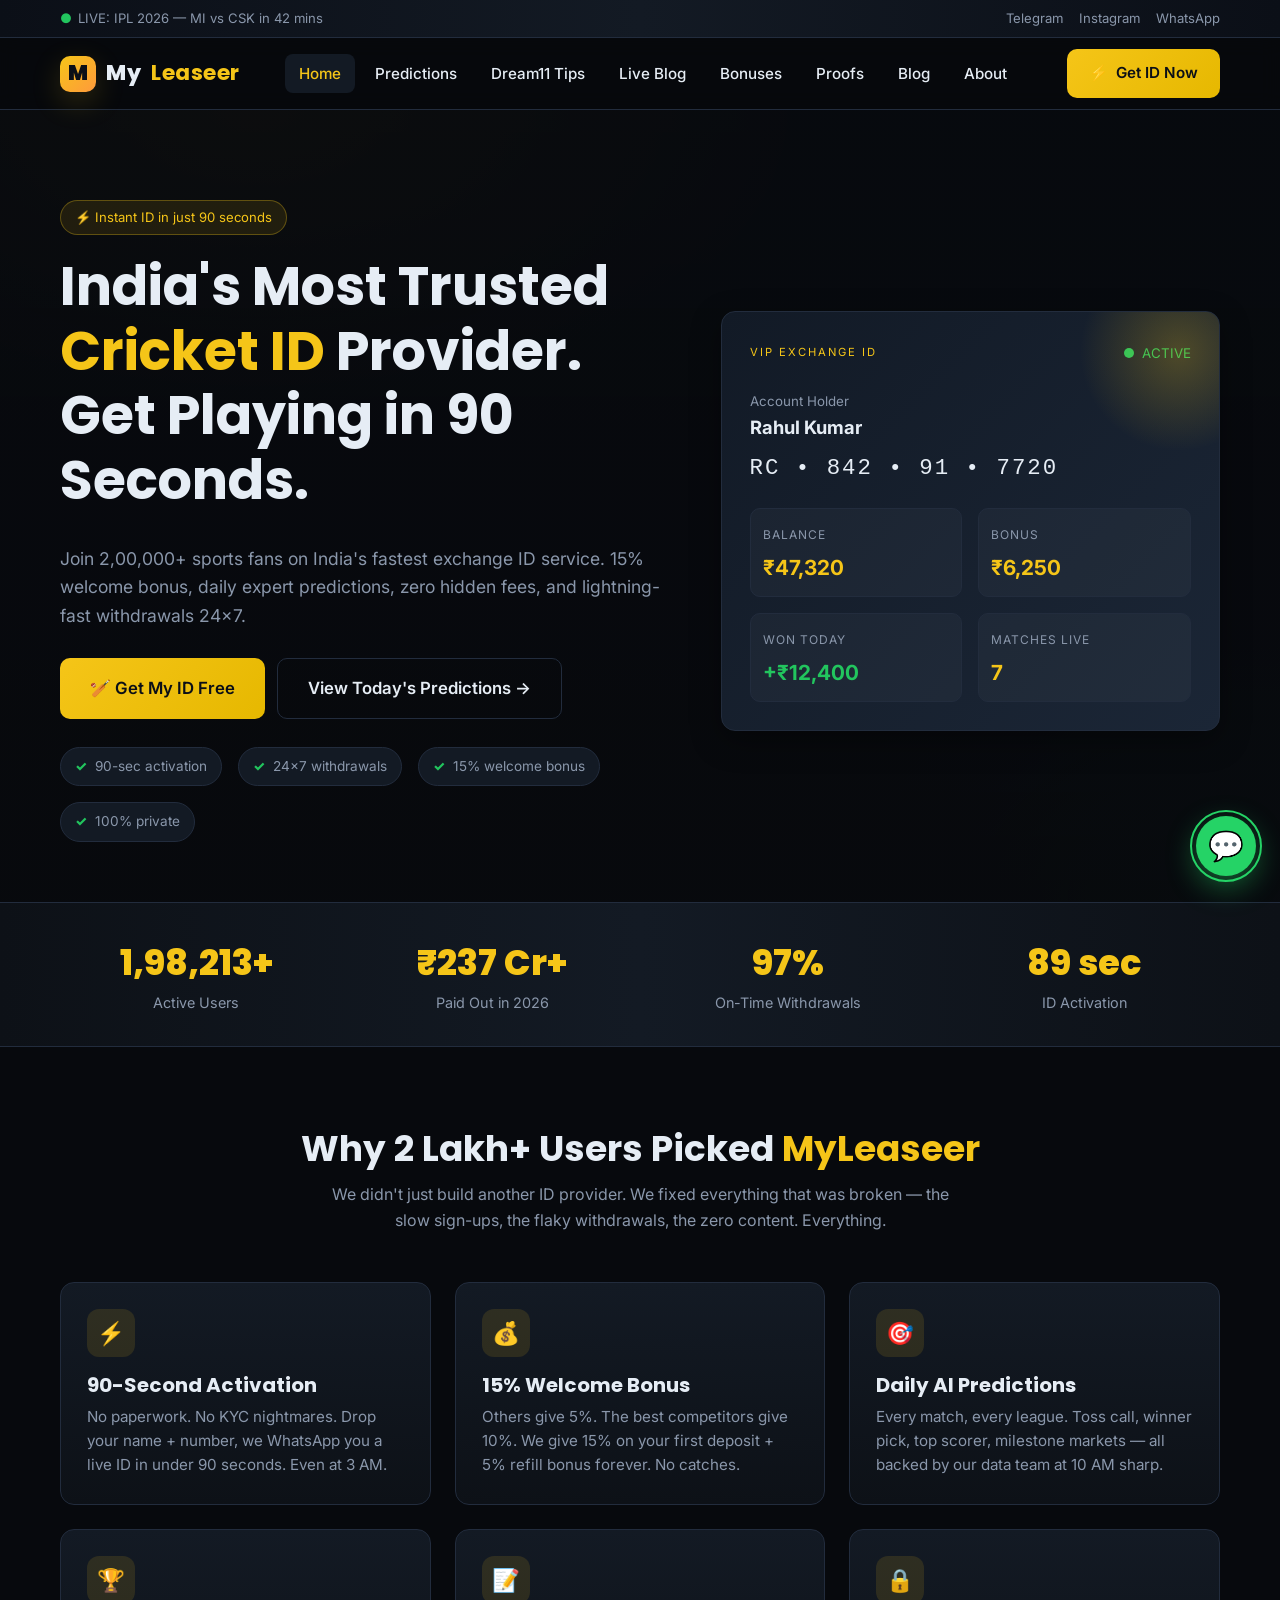
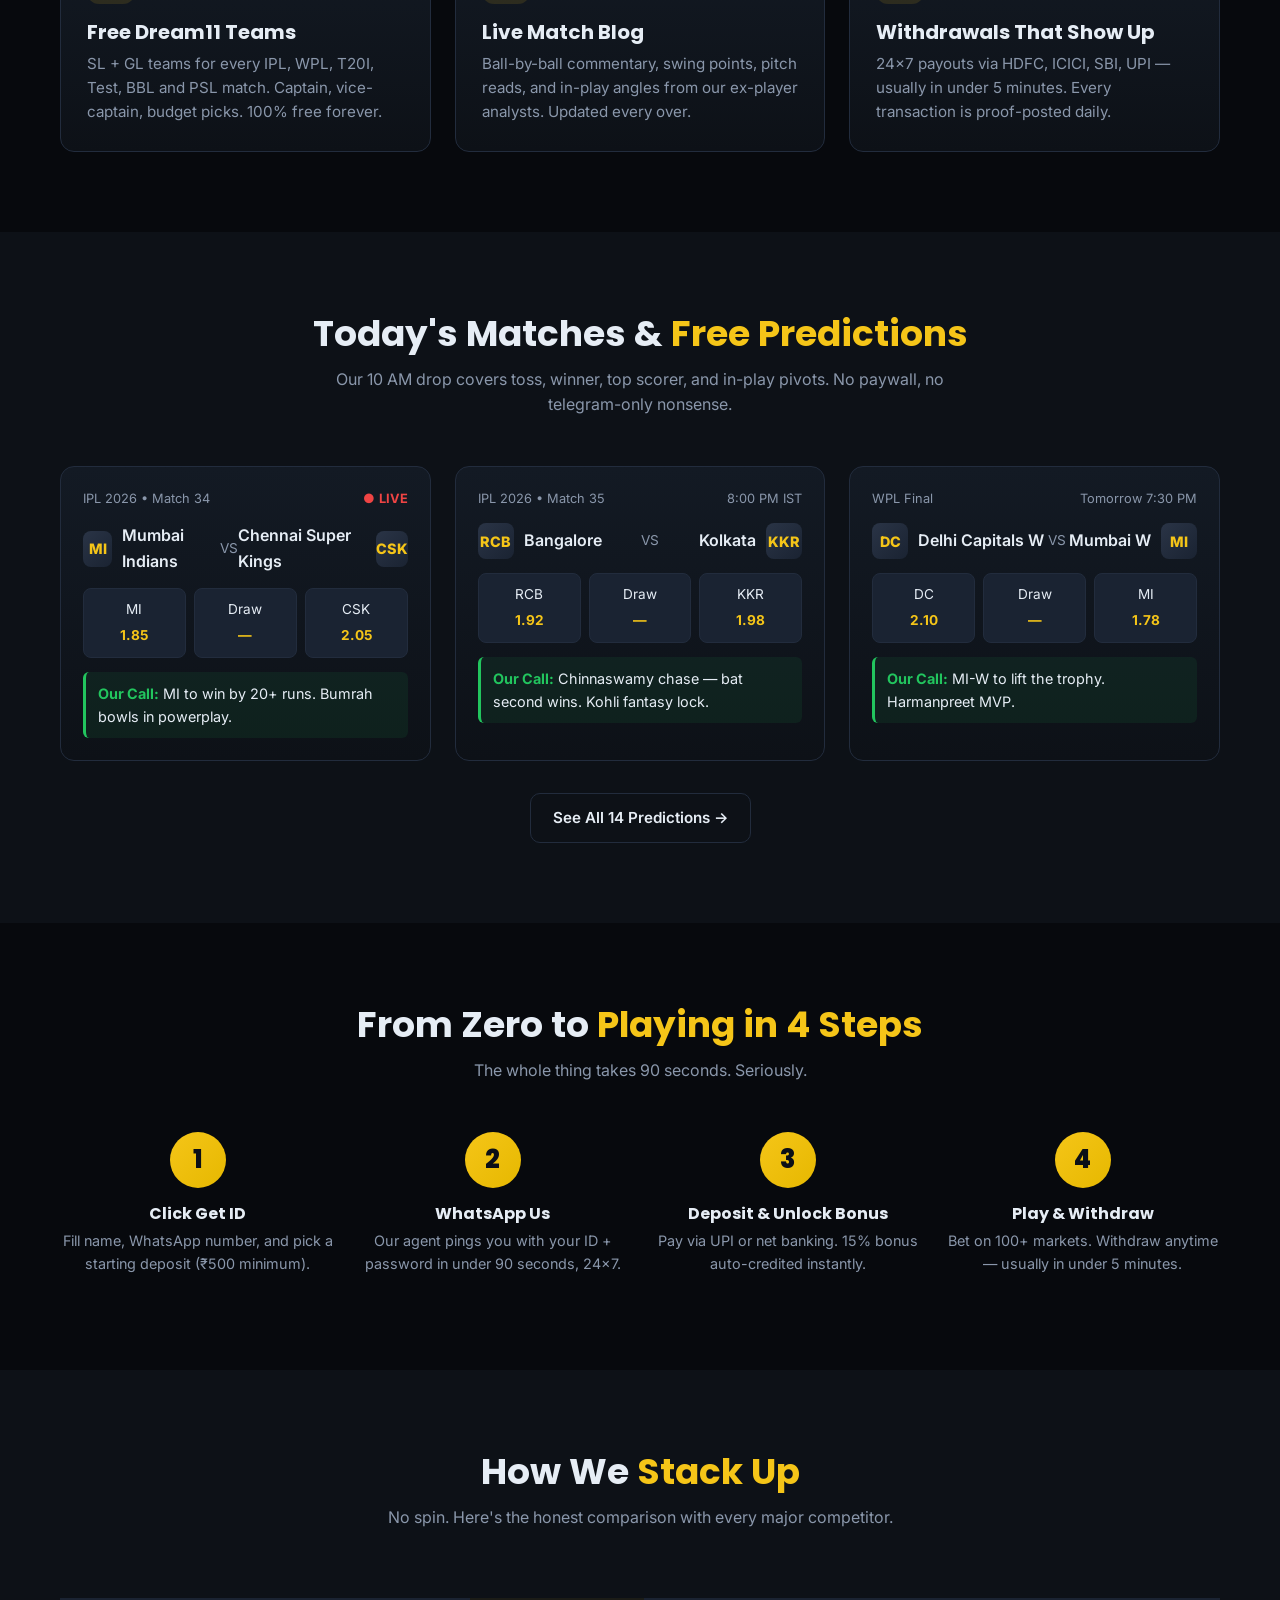
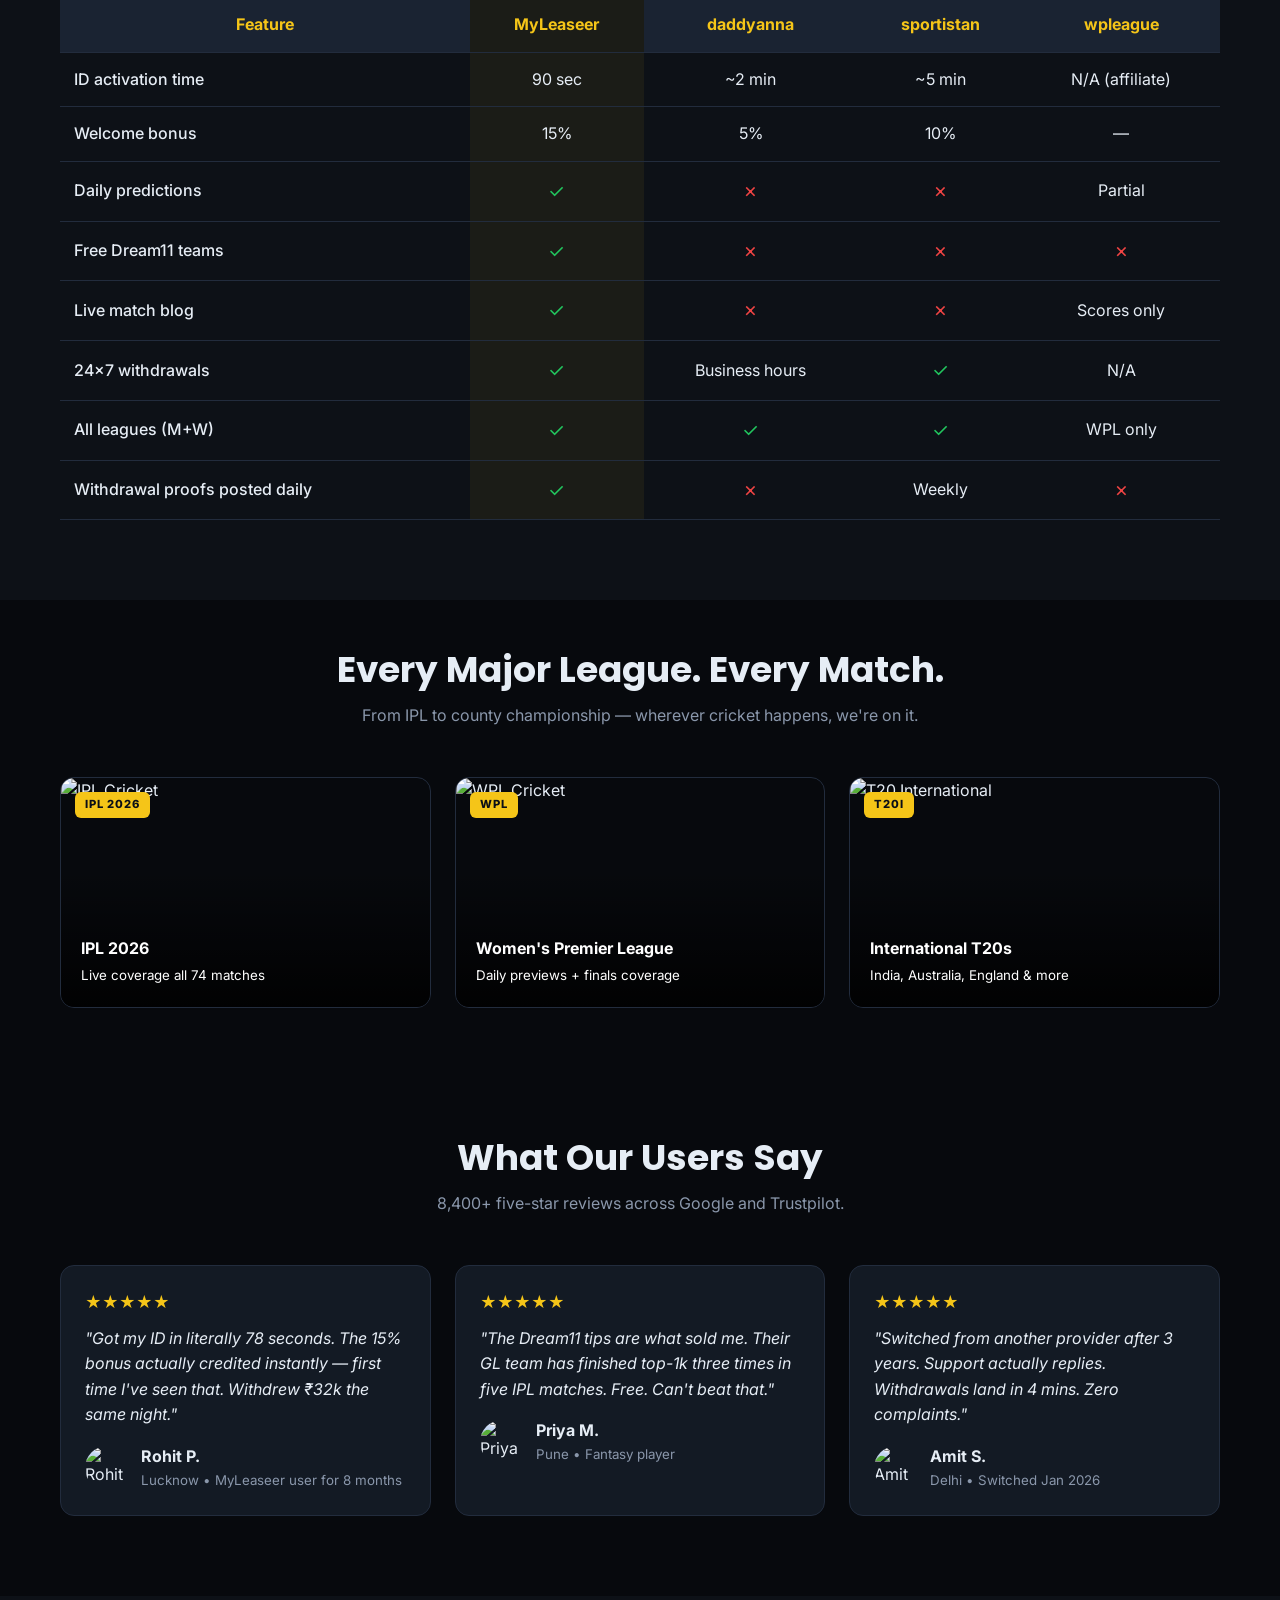
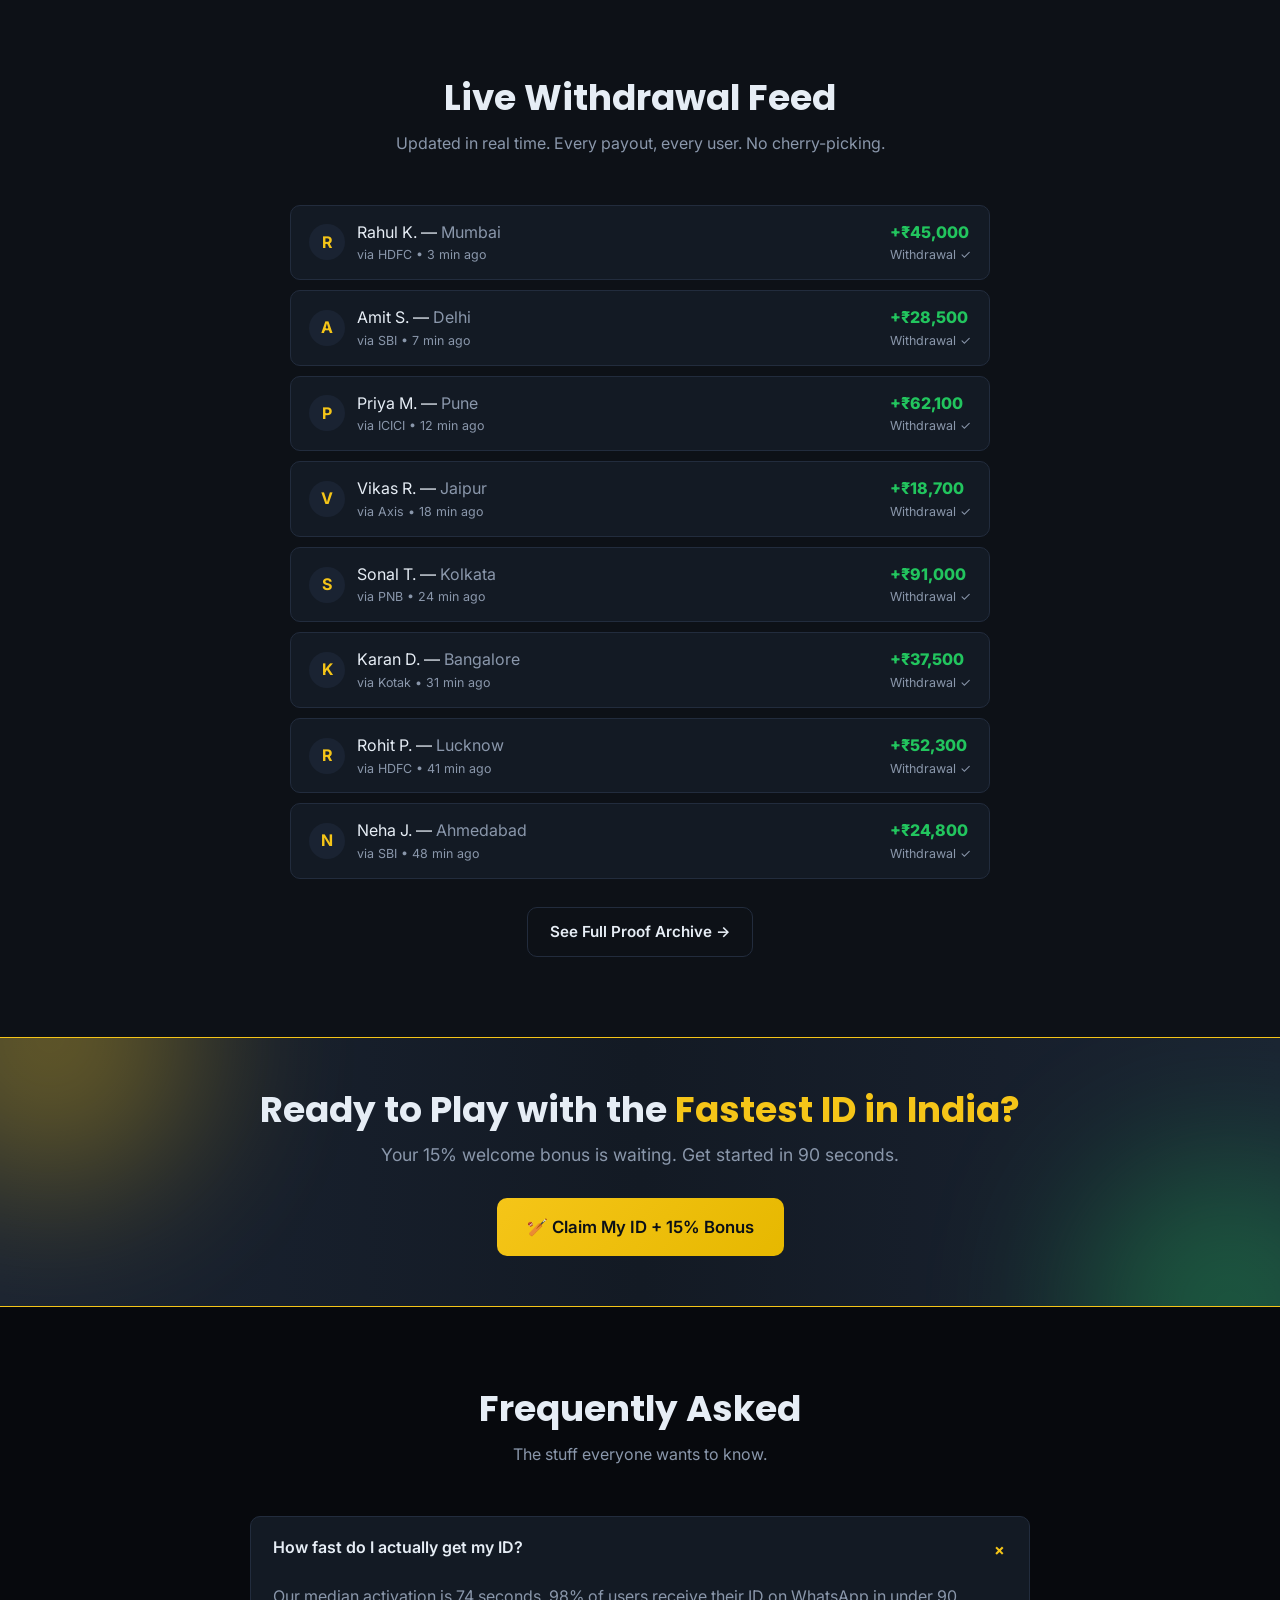
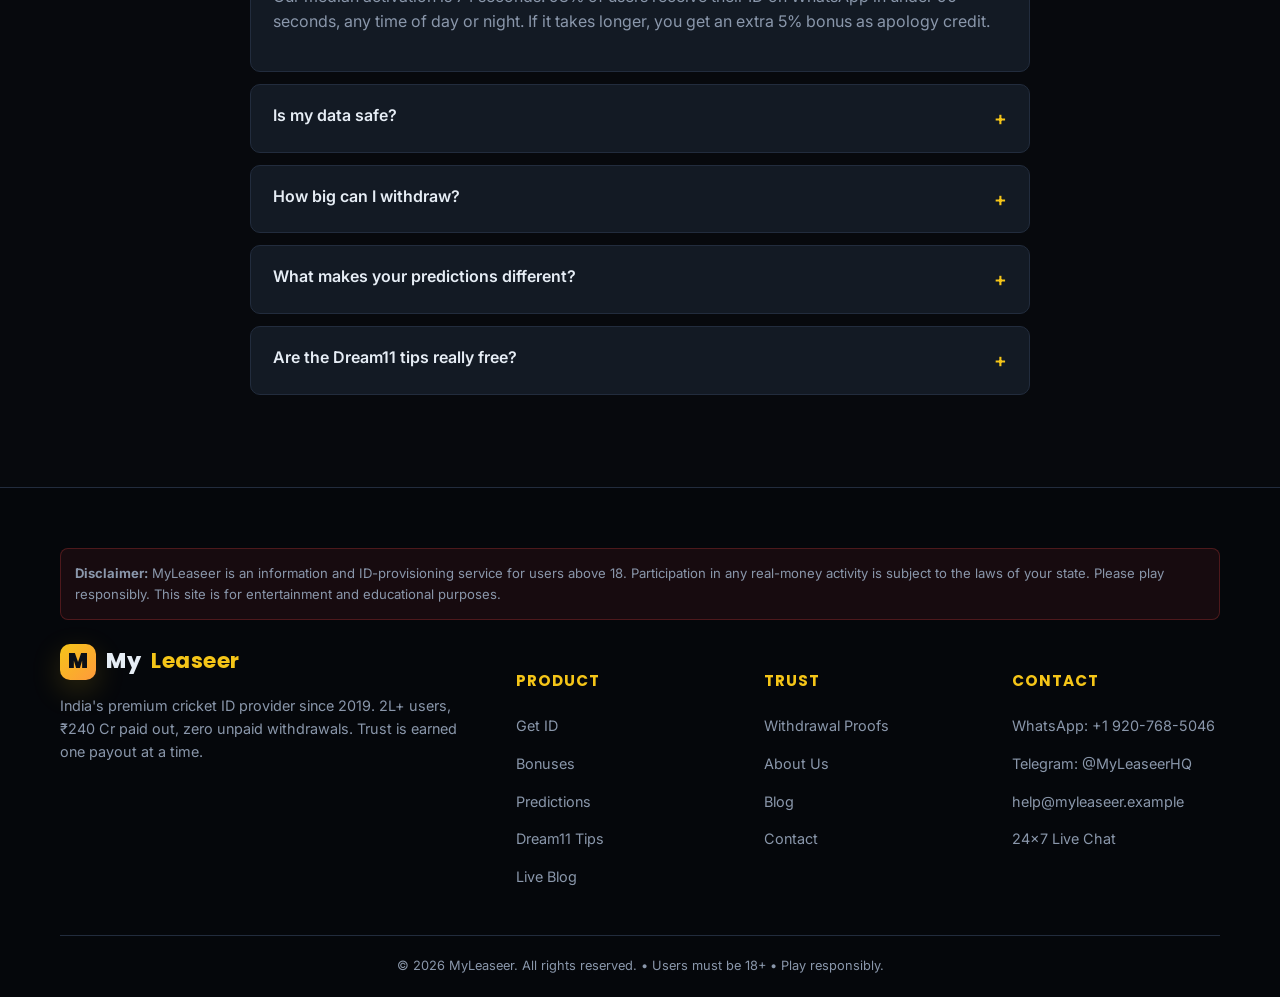
==== commit 3b9c42e9: "Whatsapp Number" ====
--- a/index.html
+++ b/index.html
@@ -24,7 +24,7 @@
     <div class="socials">
       <a href="#" aria-label="Telegram">Telegram</a>
       <a href="#" aria-label="Instagram">Instagram</a>
-      <a href="#" aria-label="WhatsApp">WhatsApp</a>
+      <a href="https://wa.me/19207685046" aria-label="WhatsApp" target="_blank" rel="noopener">WhatsApp</a>
     </div>
   </div>
 </div>
@@ -415,7 +415,7 @@
       <div>
         <h5>Contact</h5>
         <ul>
-          <li><a href="#">WhatsApp: +91 90000 00000</a></li>
+          <li><a href="https://wa.me/19207685046" target="_blank" rel="noopener">WhatsApp: +1 920-768-5046</a></li>
           <li><a href="#">Telegram: @MyLeaseerHQ</a></li>
           <li><a href="mailto:help@myleaseer.example">help@myleaseer.example</a></li>
           <li><a href="#">24×7 Live Chat</a></li>
@@ -426,7 +426,7 @@
   </div>
 </footer>
 
-<a href="#" class="wa-float" aria-label="Chat on WhatsApp">💬</a>
+<a href="https://wa.me/19207685046" class="wa-float" aria-label="Chat on WhatsApp" target="_blank" rel="noopener">💬</a>
 
 <script src="js/main.js"></script>
 </body>
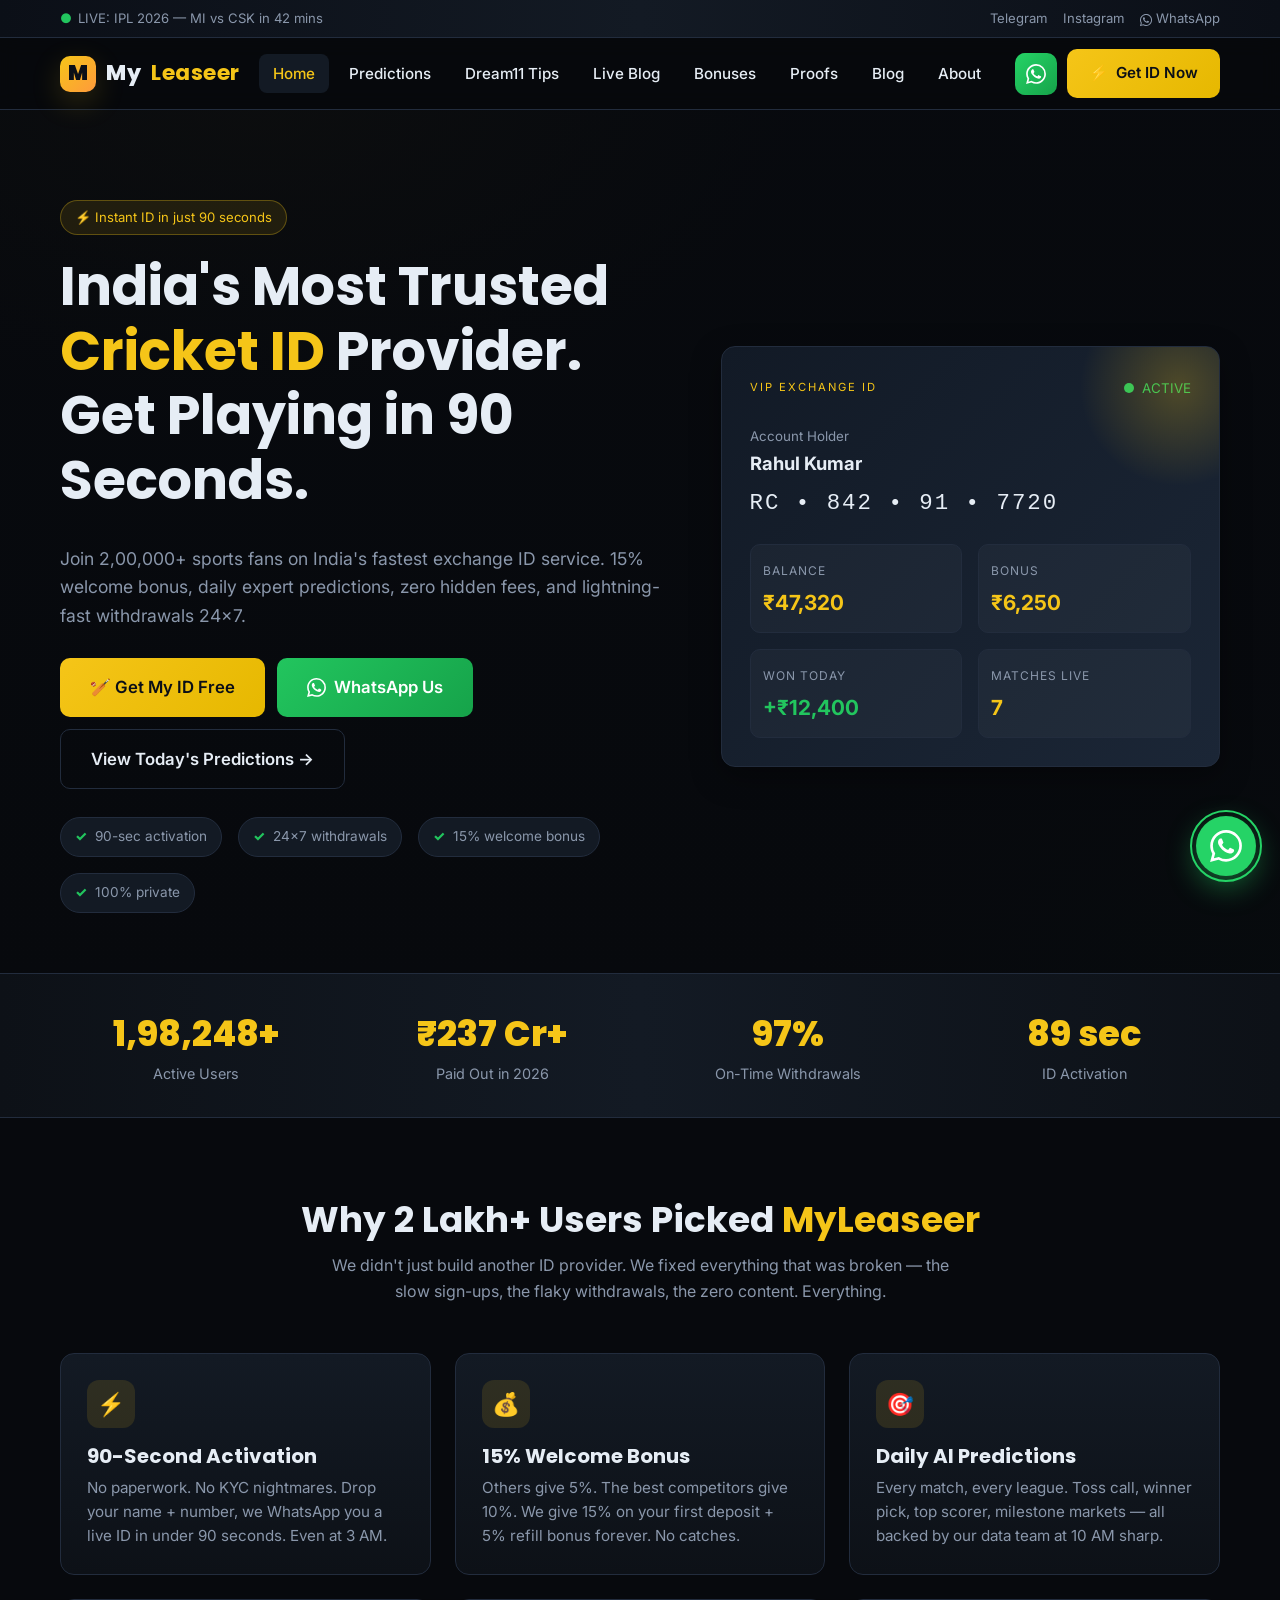
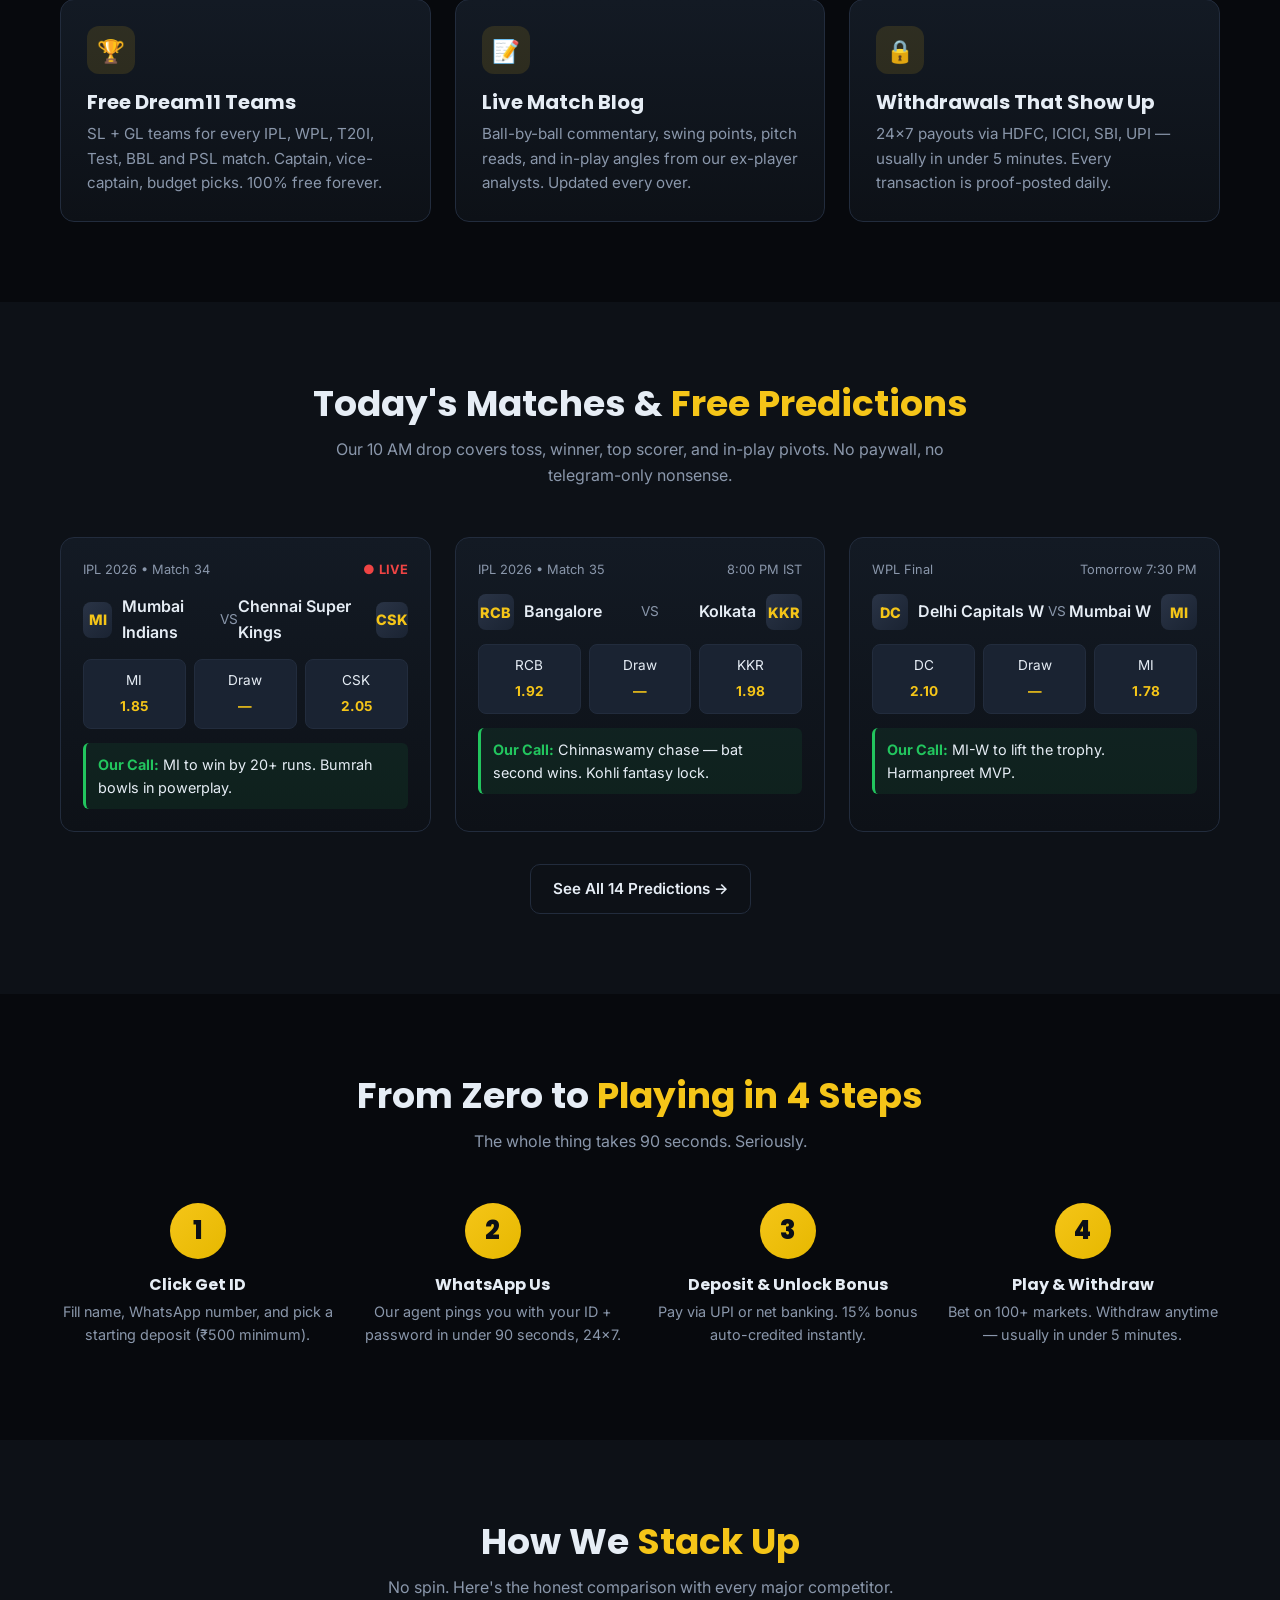
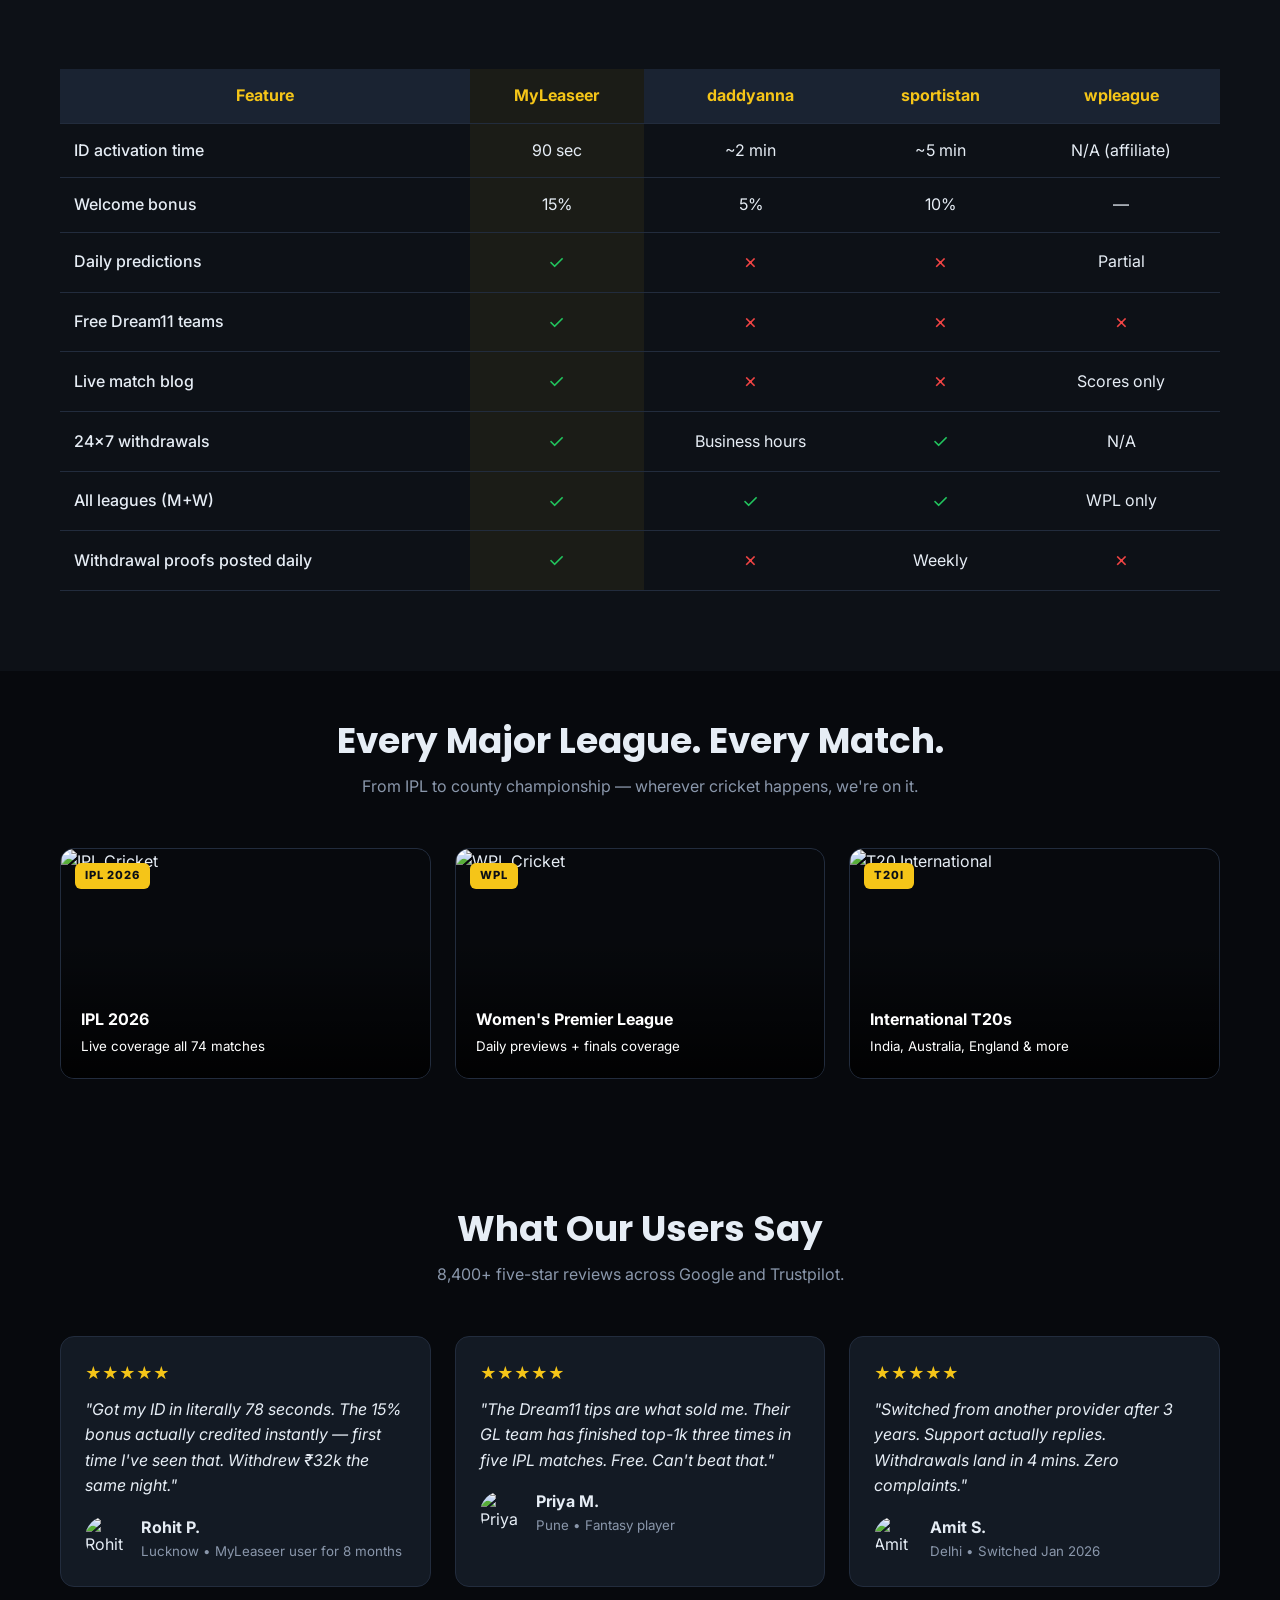
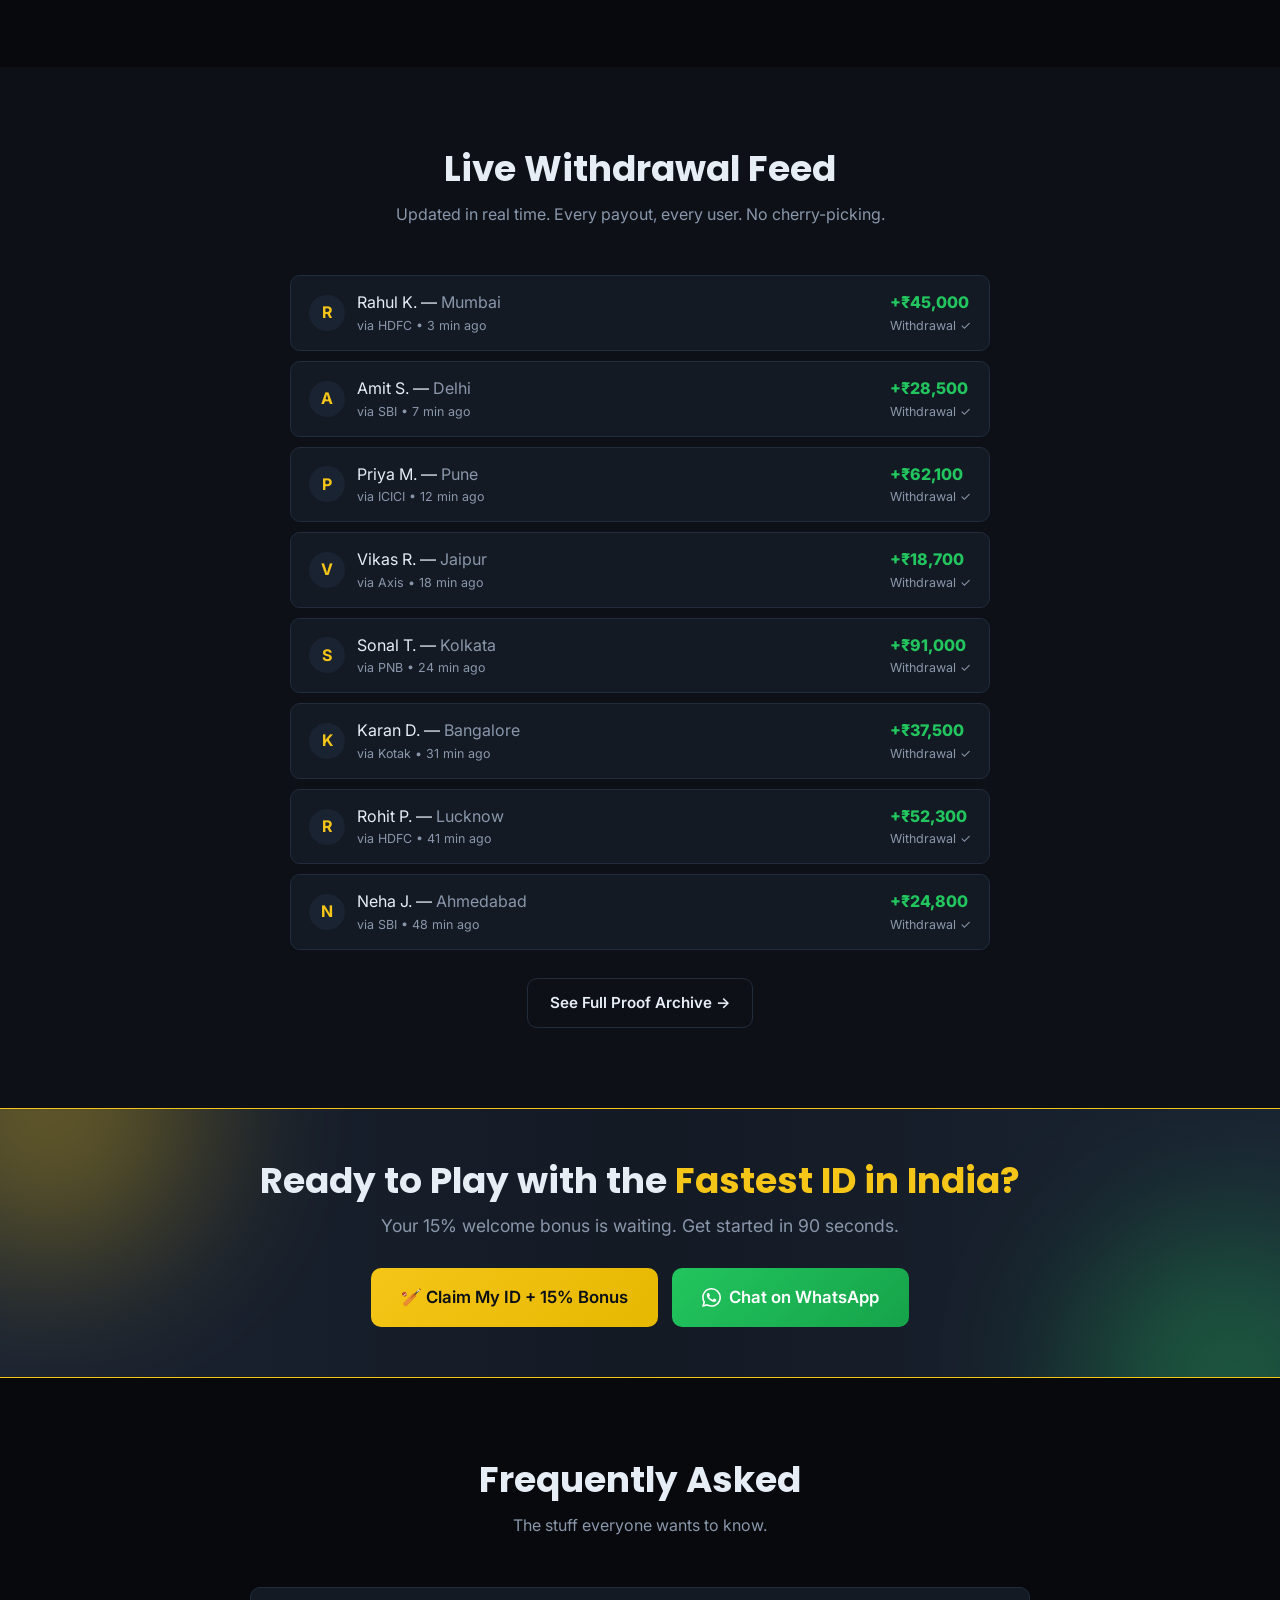
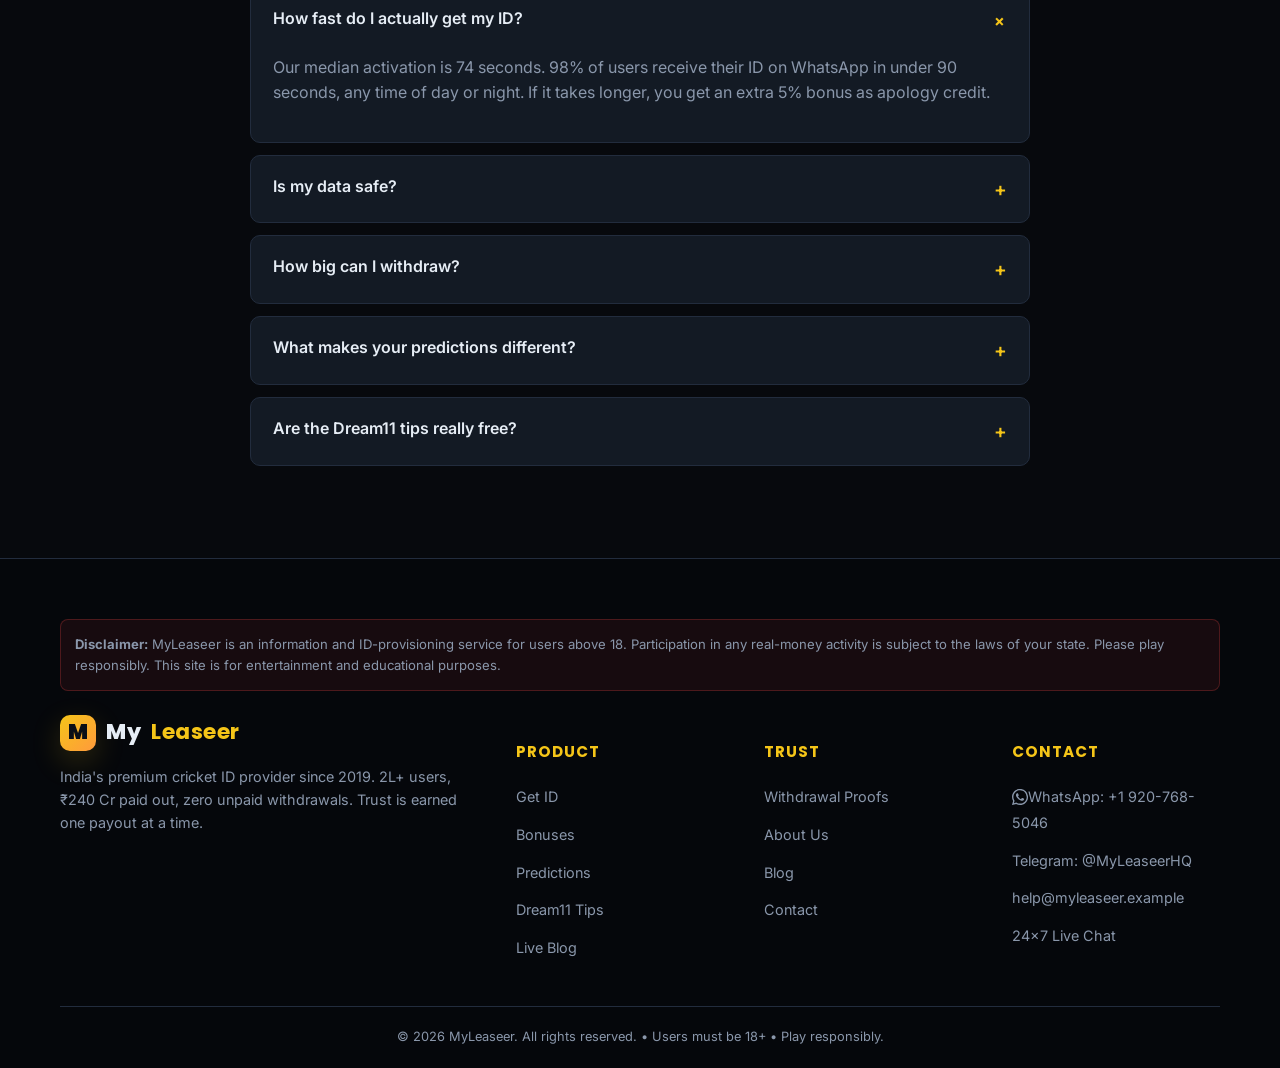
==== commit 91dde4db: "Website Updated" ====
--- a/index.html
+++ b/index.html
@@ -24,7 +24,7 @@
     <div class="socials">
       <a href="#" aria-label="Telegram">Telegram</a>
       <a href="#" aria-label="Instagram">Instagram</a>
-      <a href="https://wa.me/19207685046" aria-label="WhatsApp" target="_blank" rel="noopener">WhatsApp</a>
+      <a href="https://wa.me/19207685046" aria-label="WhatsApp" target="_blank" rel="noopener"><span class="wa-ico"></span>WhatsApp</a>
     </div>
   </div>
 </div>
@@ -44,6 +44,7 @@
       <li><a href="about.html">About</a></li>
     </ul>
     <div class="nav-cta">
+      <a href="https://wa.me/19207685046" class="btn btn-wa-icon" aria-label="Chat on WhatsApp" target="_blank" rel="noopener"><span class="wa-ico"></span></a>
       <a href="get-id.html" class="btn btn-gold"><span>⚡</span><span class="btn-label">Get ID Now</span></a>
       <button class="hamburger" aria-label="Menu">☰</button>
     </div>
@@ -61,6 +62,7 @@
       <p class="sub">Join 2,00,000+ sports fans on India's fastest exchange ID service. 15% welcome bonus, daily expert predictions, zero hidden fees, and lightning-fast withdrawals 24×7.</p>
       <div class="actions">
         <a href="get-id.html" class="btn btn-gold btn-lg">🏏 Get My ID Free</a>
+        <a href="https://wa.me/19207685046" class="btn btn-green btn-lg" target="_blank" rel="noopener"><span class="wa-ico"></span> WhatsApp Us</a>
         <a href="predictions.html" class="btn btn-ghost btn-lg">View Today's Predictions →</a>
       </div>
       <div class="badges">
@@ -349,7 +351,10 @@
   <div class="container">
     <h2 style="margin-bottom:10px;">Ready to Play with the <span class="gold">Fastest ID in India?</span></h2>
     <p style="margin-bottom:28px;font-size:1.1rem;">Your 15% welcome bonus is waiting. Get started in 90 seconds.</p>
-    <a href="get-id.html" class="btn btn-gold btn-lg">🏏 Claim My ID + 15% Bonus</a>
+    <div style="display:flex;gap:14px;justify-content:center;flex-wrap:wrap;">
+      <a href="get-id.html" class="btn btn-gold btn-lg">🏏 Claim My ID + 15% Bonus</a>
+      <a href="https://wa.me/19207685046" class="btn btn-green btn-lg" target="_blank" rel="noopener"><span class="wa-ico"></span> Chat on WhatsApp</a>
+    </div>
   </div>
 </section>
 
@@ -415,7 +420,7 @@
       <div>
         <h5>Contact</h5>
         <ul>
-          <li><a href="https://wa.me/19207685046" target="_blank" rel="noopener">WhatsApp: +1 920-768-5046</a></li>
+          <li><a href="https://wa.me/19207685046" target="_blank" rel="noopener"><span class="wa-ico"></span>WhatsApp: +1 920-768-5046</a></li>
           <li><a href="#">Telegram: @MyLeaseerHQ</a></li>
           <li><a href="mailto:help@myleaseer.example">help@myleaseer.example</a></li>
           <li><a href="#">24×7 Live Chat</a></li>
@@ -426,7 +431,7 @@
   </div>
 </footer>
 
-<a href="https://wa.me/19207685046" class="wa-float" aria-label="Chat on WhatsApp" target="_blank" rel="noopener">💬</a>
+<a href="https://wa.me/19207685046" class="wa-float" aria-label="Chat on WhatsApp" target="_blank" rel="noopener"><span class="wa-ico"></span></a>
 
 <script src="js/main.js"></script>
 </body>
--- a/css/style.css
+++ b/css/style.css
@@ -23,6 +23,7 @@
   --shadow-gold: 0 10px 30px rgba(245,197,24,.18);
   --container: 1200px;
   --nav-h: 72px;
+  --wa-svg: url("data:image/svg+xml,%3Csvg xmlns='http://www.w3.org/2000/svg' viewBox='0 0 24 24'%3E%3Cpath d='M17.472 14.382c-.297-.149-1.758-.867-2.03-.967-.273-.099-.471-.148-.67.15-.197.297-.767.966-.94 1.164-.173.199-.347.223-.644.075-.297-.15-1.255-.463-2.39-1.475-.883-.788-1.48-1.761-1.653-2.059-.173-.297-.018-.458.13-.606.134-.133.298-.347.446-.52.149-.174.198-.298.298-.497.099-.198.05-.371-.025-.52-.075-.149-.669-1.612-.916-2.207-.242-.579-.487-.5-.669-.51-.173-.008-.371-.01-.57-.01-.198 0-.52.074-.792.372-.272.297-1.04 1.016-1.04 2.479 0 1.462 1.065 2.875 1.213 3.074.149.198 2.096 3.2 5.077 4.487.709.306 1.262.489 1.694.625.712.227 1.36.195 1.872.118.571-.085 1.758-.719 2.006-1.413.248-.694.248-1.289.173-1.413-.074-.124-.272-.198-.57-.347M12.05 21.785h-.004a9.87 9.87 0 0 1-5.031-1.378l-.361-.214-3.741.982.998-3.648-.235-.374a9.86 9.86 0 0 1-1.51-5.26c.001-5.45 4.436-9.884 9.888-9.884 2.64 0 5.122 1.03 6.988 2.898a9.825 9.825 0 0 1 2.893 6.994c-.003 5.45-4.437 9.884-9.885 9.884m8.413-18.297A11.815 11.815 0 0 0 12.05 0C5.495 0 .16 5.335.157 11.892c0 2.096.547 4.142 1.588 5.945L.057 24l6.305-1.654a11.882 11.882 0 0 0 5.683 1.448h.005c6.554 0 11.89-5.335 11.893-11.893a11.821 11.821 0 0 0-3.48-8.413Z'/%3E%3C/svg%3E");
 }
 
 * { box-sizing: border-box; }
@@ -444,15 +445,35 @@
 .blog-card h3 { font-size: 1.1rem; margin: 8px 0; }
 .blog-card .meta { color: var(--muted); font-size: .82rem; margin-top: 10px; }
 
+/* ------------ WhatsApp icon (reusable) ------------ */
+.wa-ico {
+  display: inline-block; width: 1.1em; height: 1.1em;
+  vertical-align: -.2em; flex: none;
+  background-color: currentColor;
+  -webkit-mask: var(--wa-svg) center / contain no-repeat;
+  mask: var(--wa-svg) center / contain no-repeat;
+}
+.topbar .socials a .wa-ico { width: .9em; height: .9em; margin-right: 4px; }
+.btn .wa-ico { width: 1.15em; height: 1.15em; vertical-align: -.22em; }
+
+/* Icon-only WhatsApp nav button */
+.btn-wa-icon {
+  background: linear-gradient(135deg, #25d366, #16a34a); color: #fff;
+  padding: 11px; border-radius: 10px;
+}
+.btn-wa-icon .wa-ico { width: 20px; height: 20px; vertical-align: middle; }
+.btn-wa-icon:hover { transform: translateY(-2px); box-shadow: 0 10px 30px rgba(37,211,102,.4); }
+
 /* ------------ Floating WhatsApp ------------ */
 .wa-float {
   position: fixed; bottom: 24px; right: 24px; z-index: 200;
   width: 60px; height: 60px; border-radius: 50%;
   background: #25d366; color: #fff;
-  display: grid; place-items: center; font-size: 1.8rem;
+  display: grid; place-items: center;
   box-shadow: 0 10px 30px rgba(37,211,102,.45);
   animation: float 2s ease-in-out infinite;
 }
+.wa-float .wa-ico { width: 32px; height: 32px; }
 @keyframes float { 0%,100% { transform: translateY(0); } 50% { transform: translateY(-6px); } }
 .wa-float::after {
   content: ""; position: absolute; inset: -6px; border-radius: 50%;
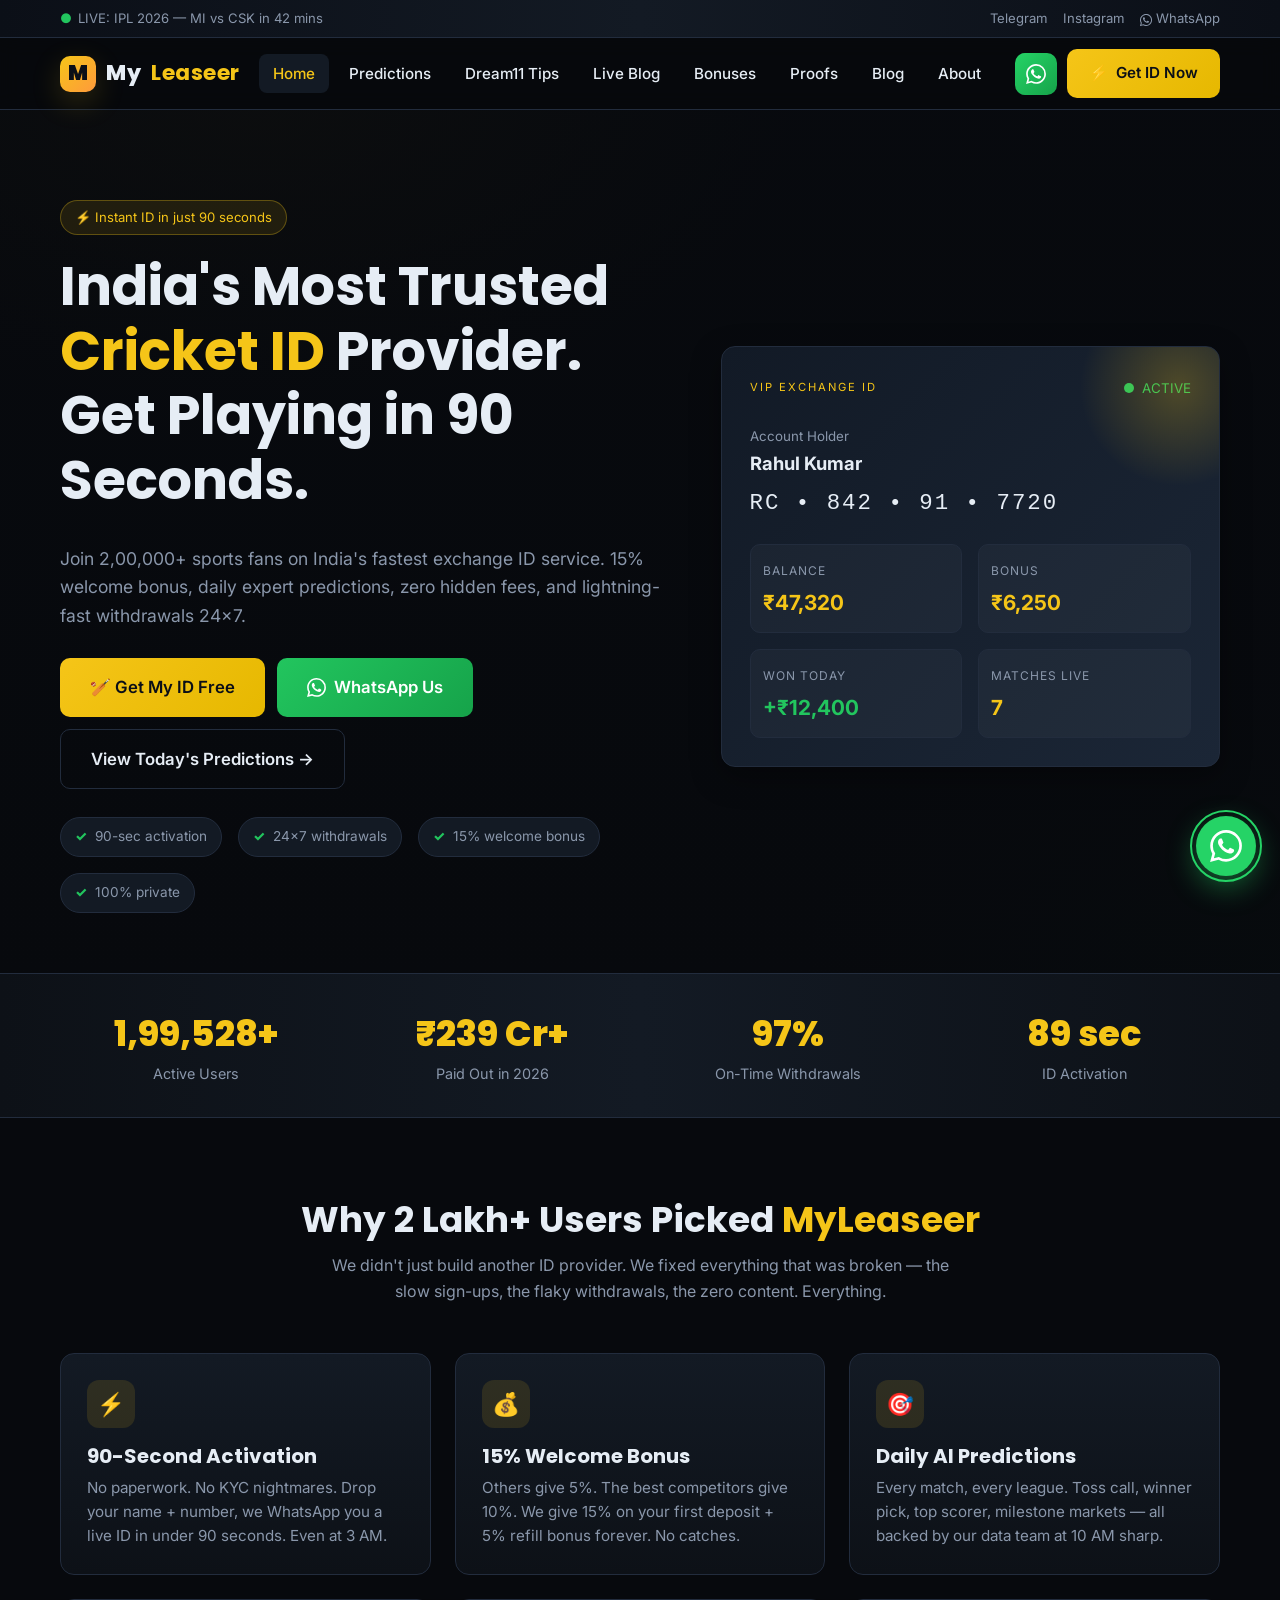
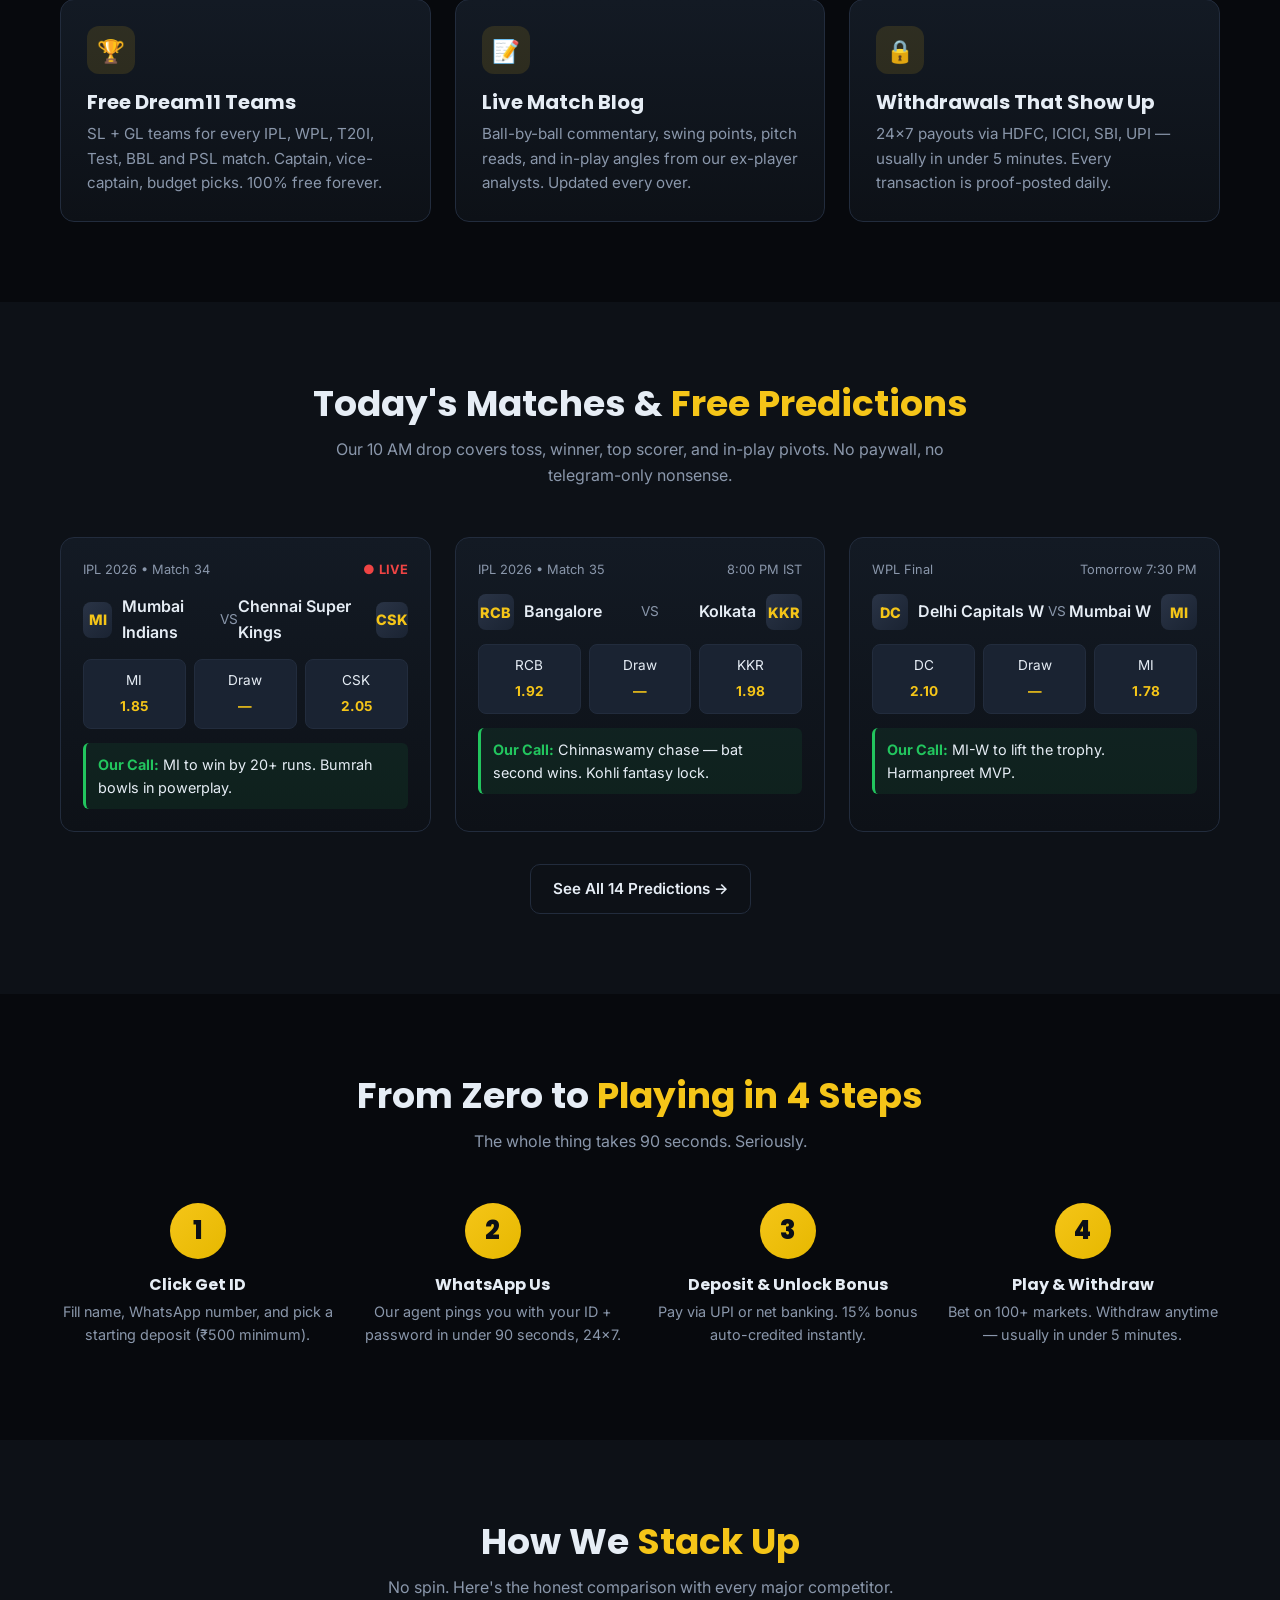
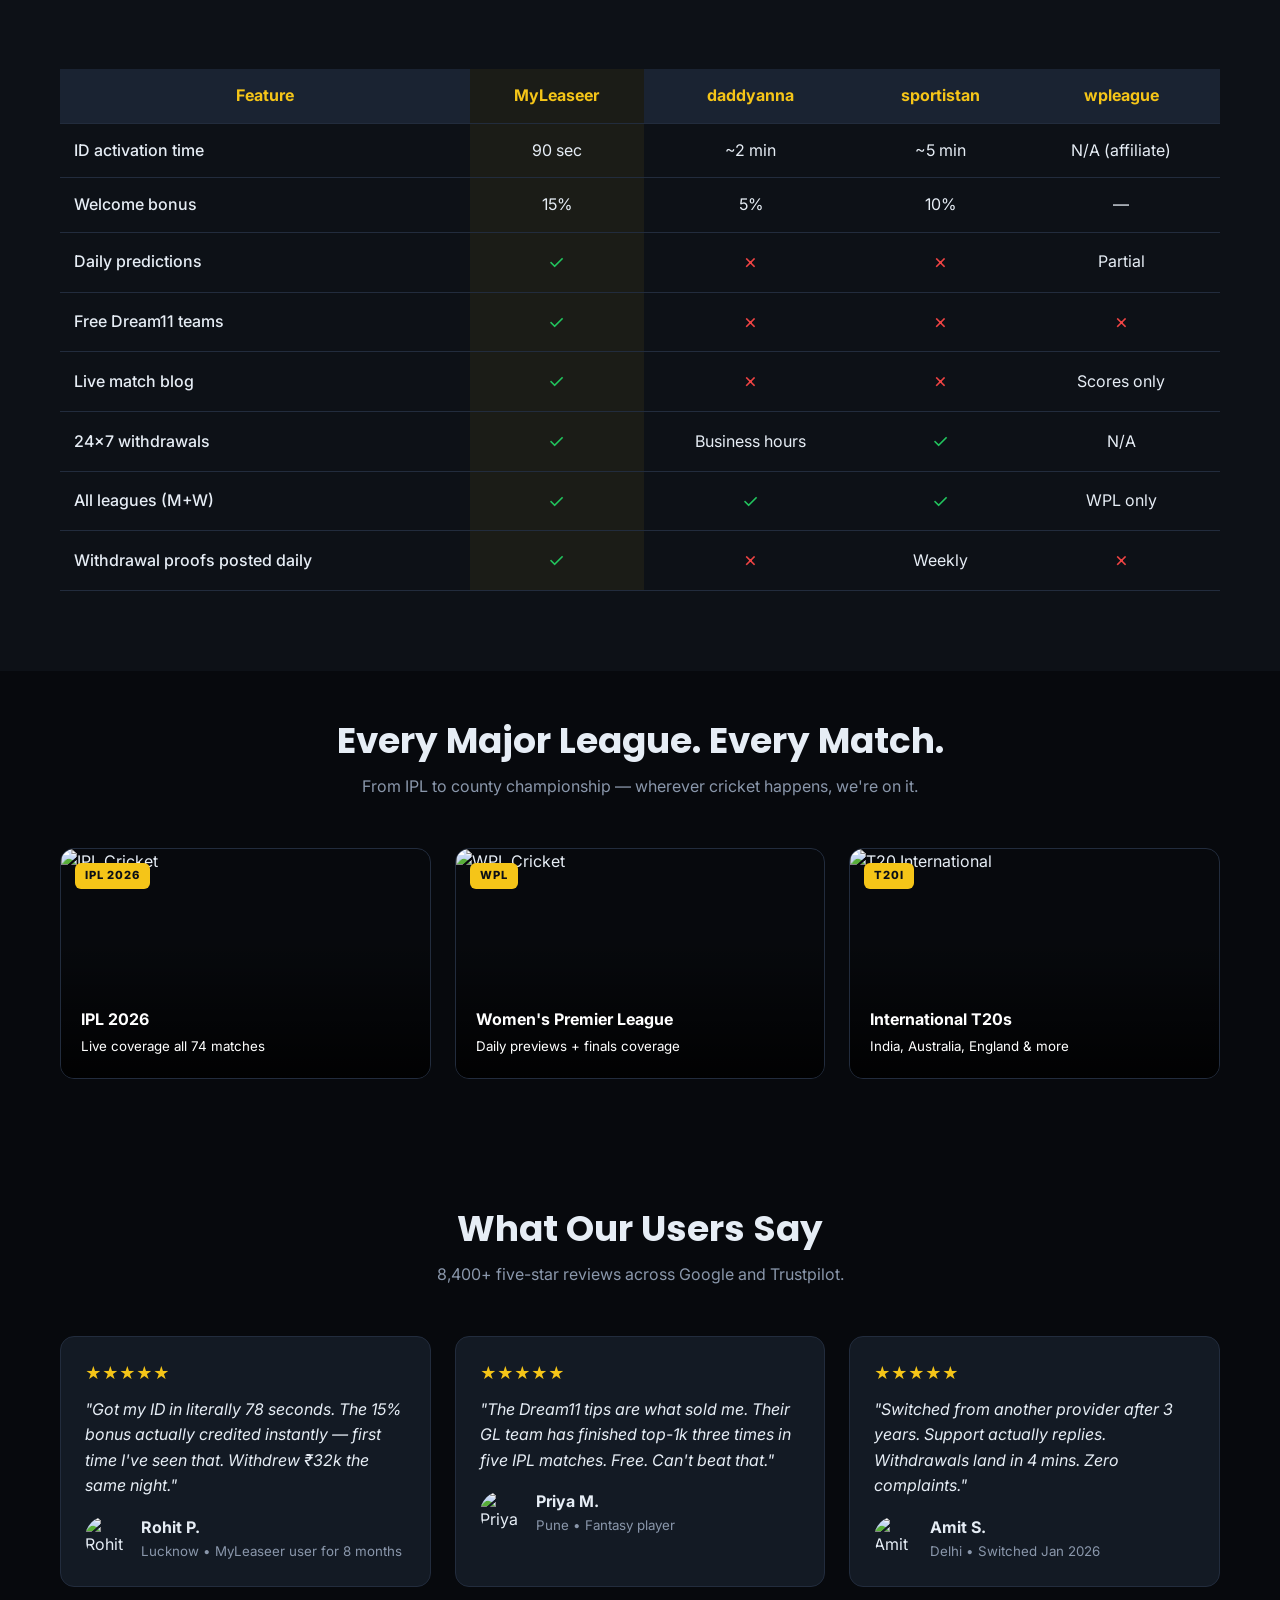
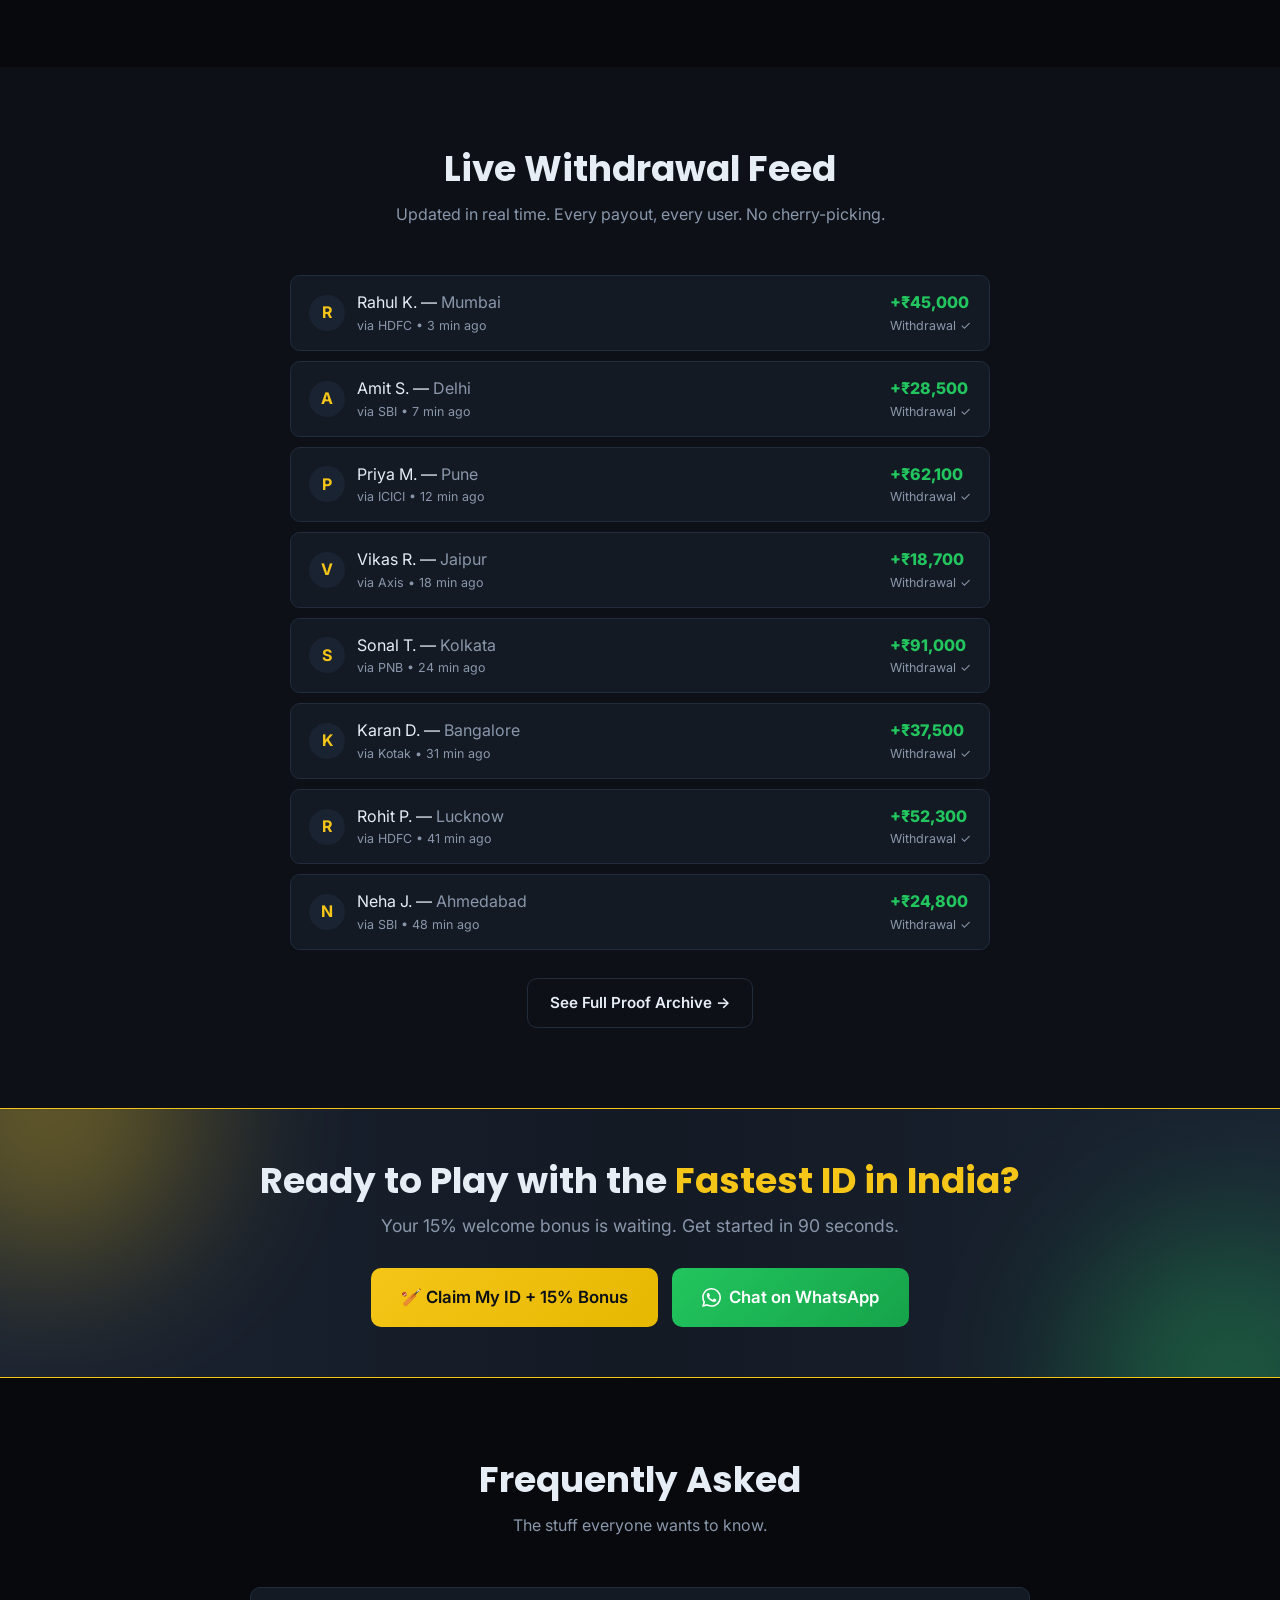
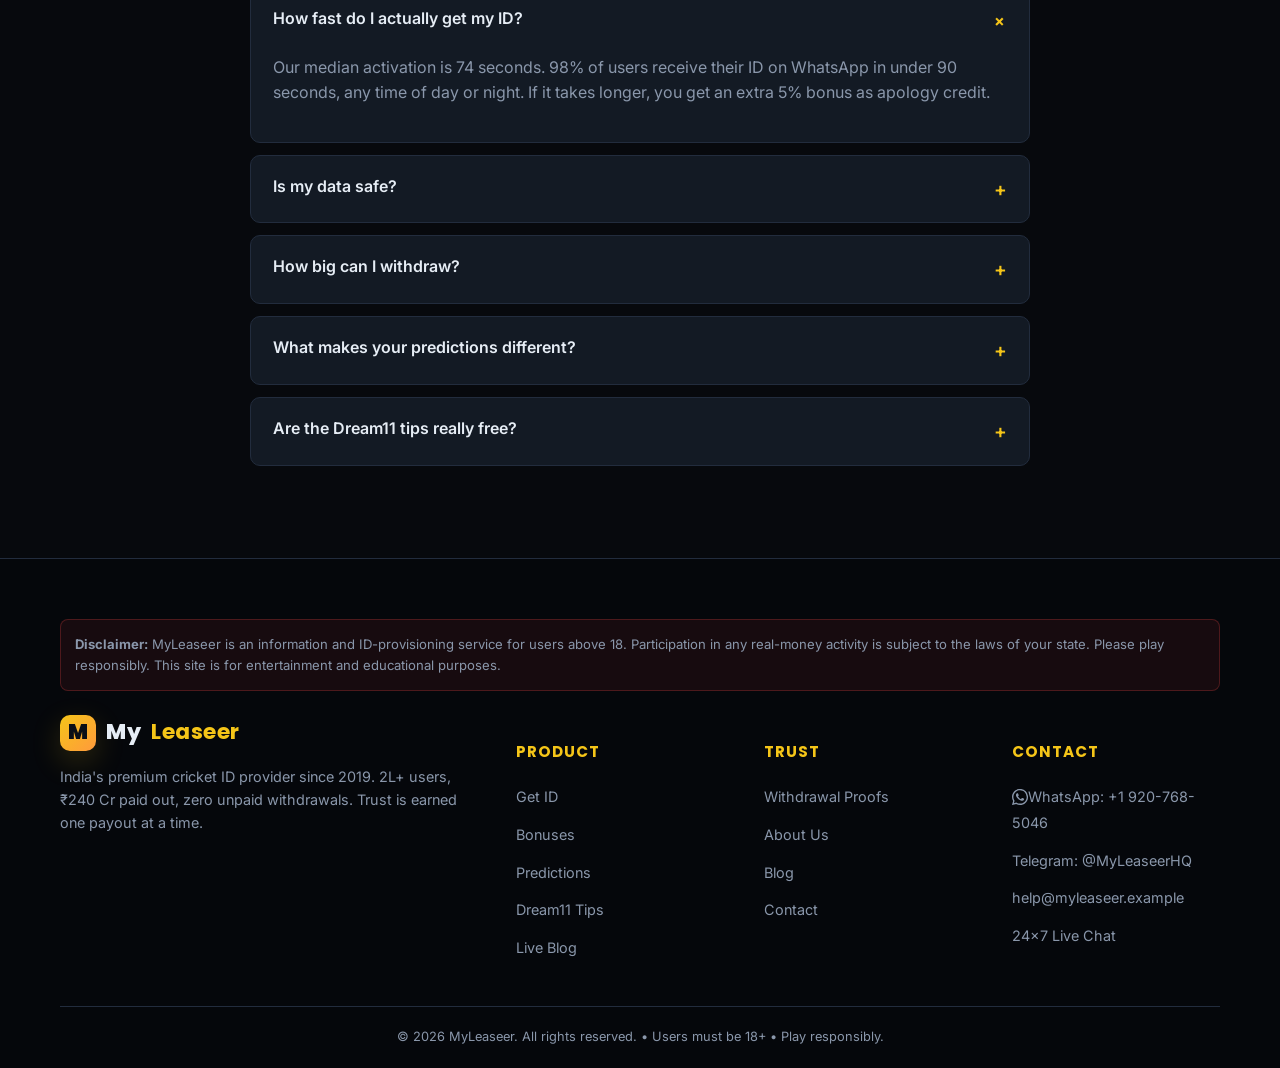
==== commit db55f201: "Done" ====
--- a/index.html
+++ b/index.html
@@ -1,6 +1,15 @@
 <!DOCTYPE html>
 <html lang="en">
 <head>
+<!-- Google tag (gtag.js) -->
+<script async src="https://www.googletagmanager.com/gtag/js?id=G-CY16DYKCCX"></script>
+<script>
+  window.dataLayer = window.dataLayer || [];
+  function gtag(){dataLayer.push(arguments);}
+  gtag('js', new Date());
+
+  gtag('config', 'G-CY16DYKCCX');
+</script>
 <meta charset="UTF-8" />
 <meta name="viewport" content="width=device-width, initial-scale=1.0" />
 <title>MyLeaseer — India's Premium Cricket ID Provider | 90-Second Instant ID</title>
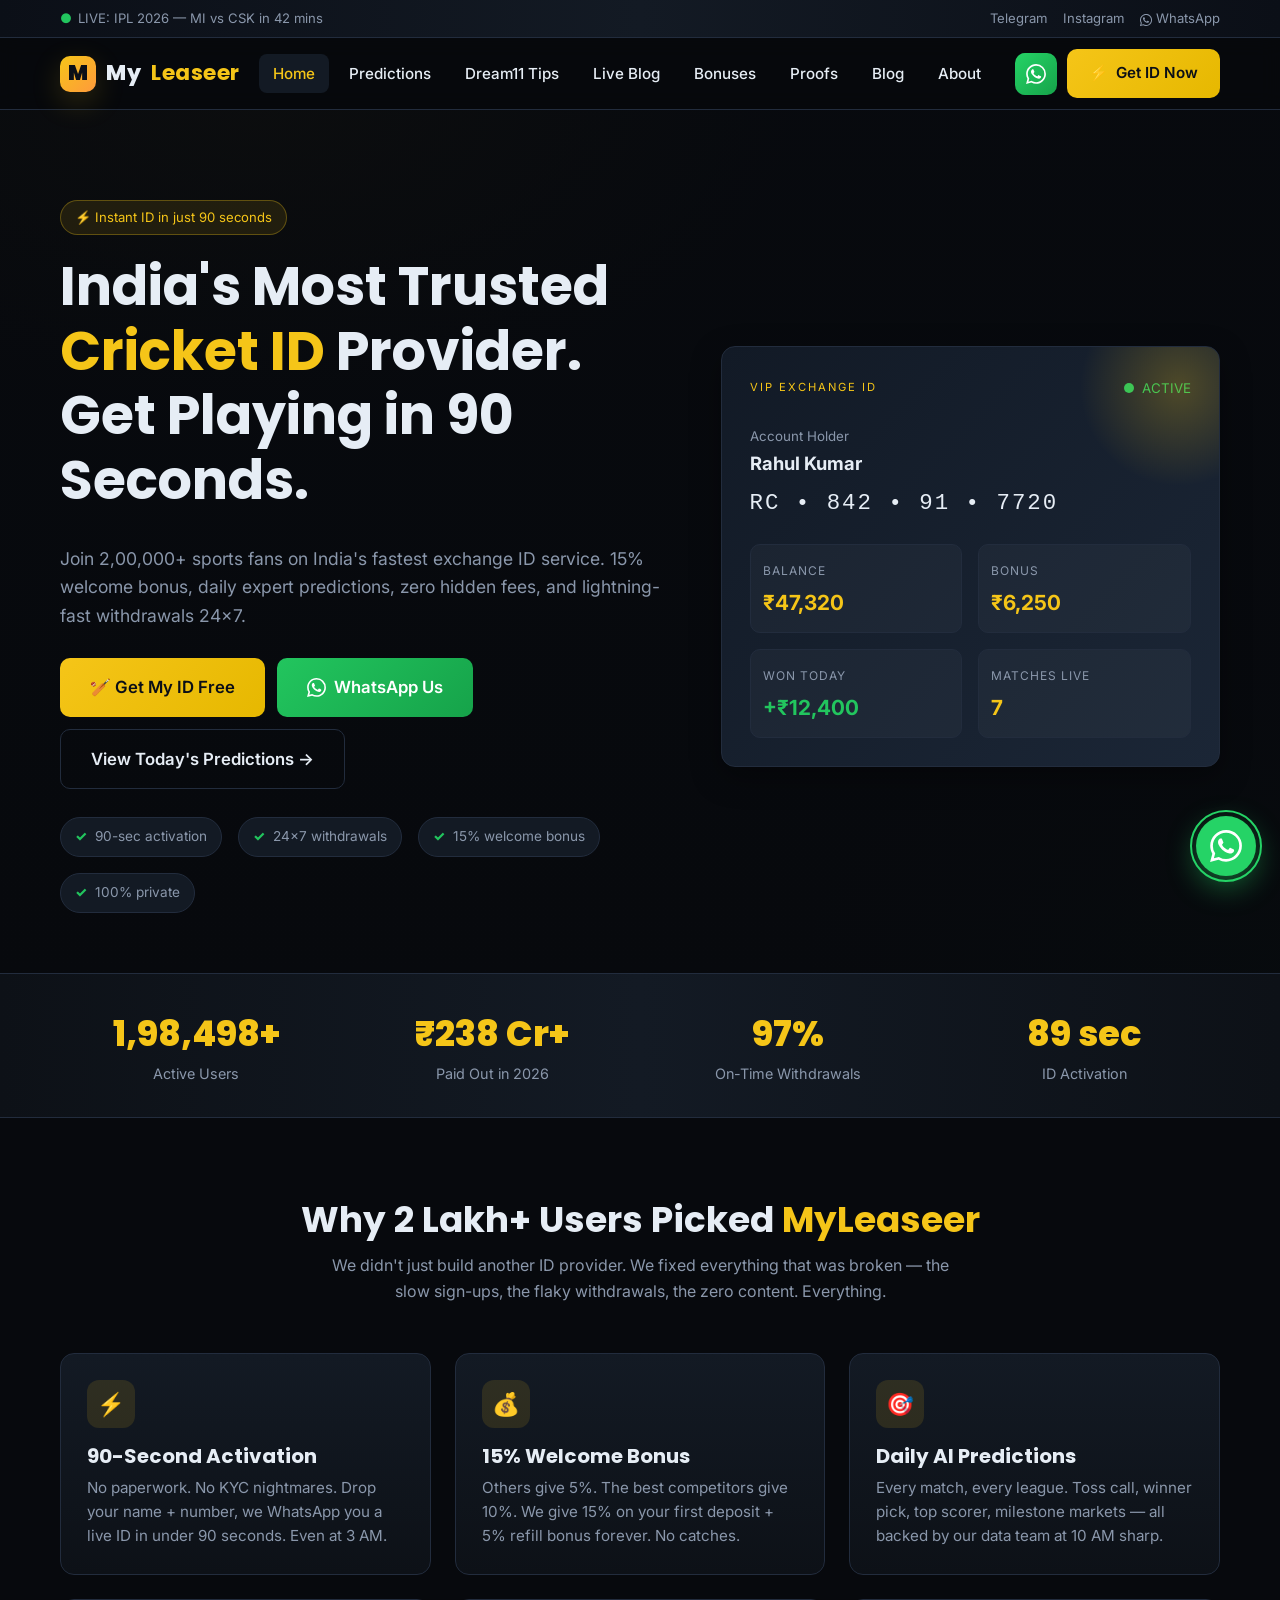
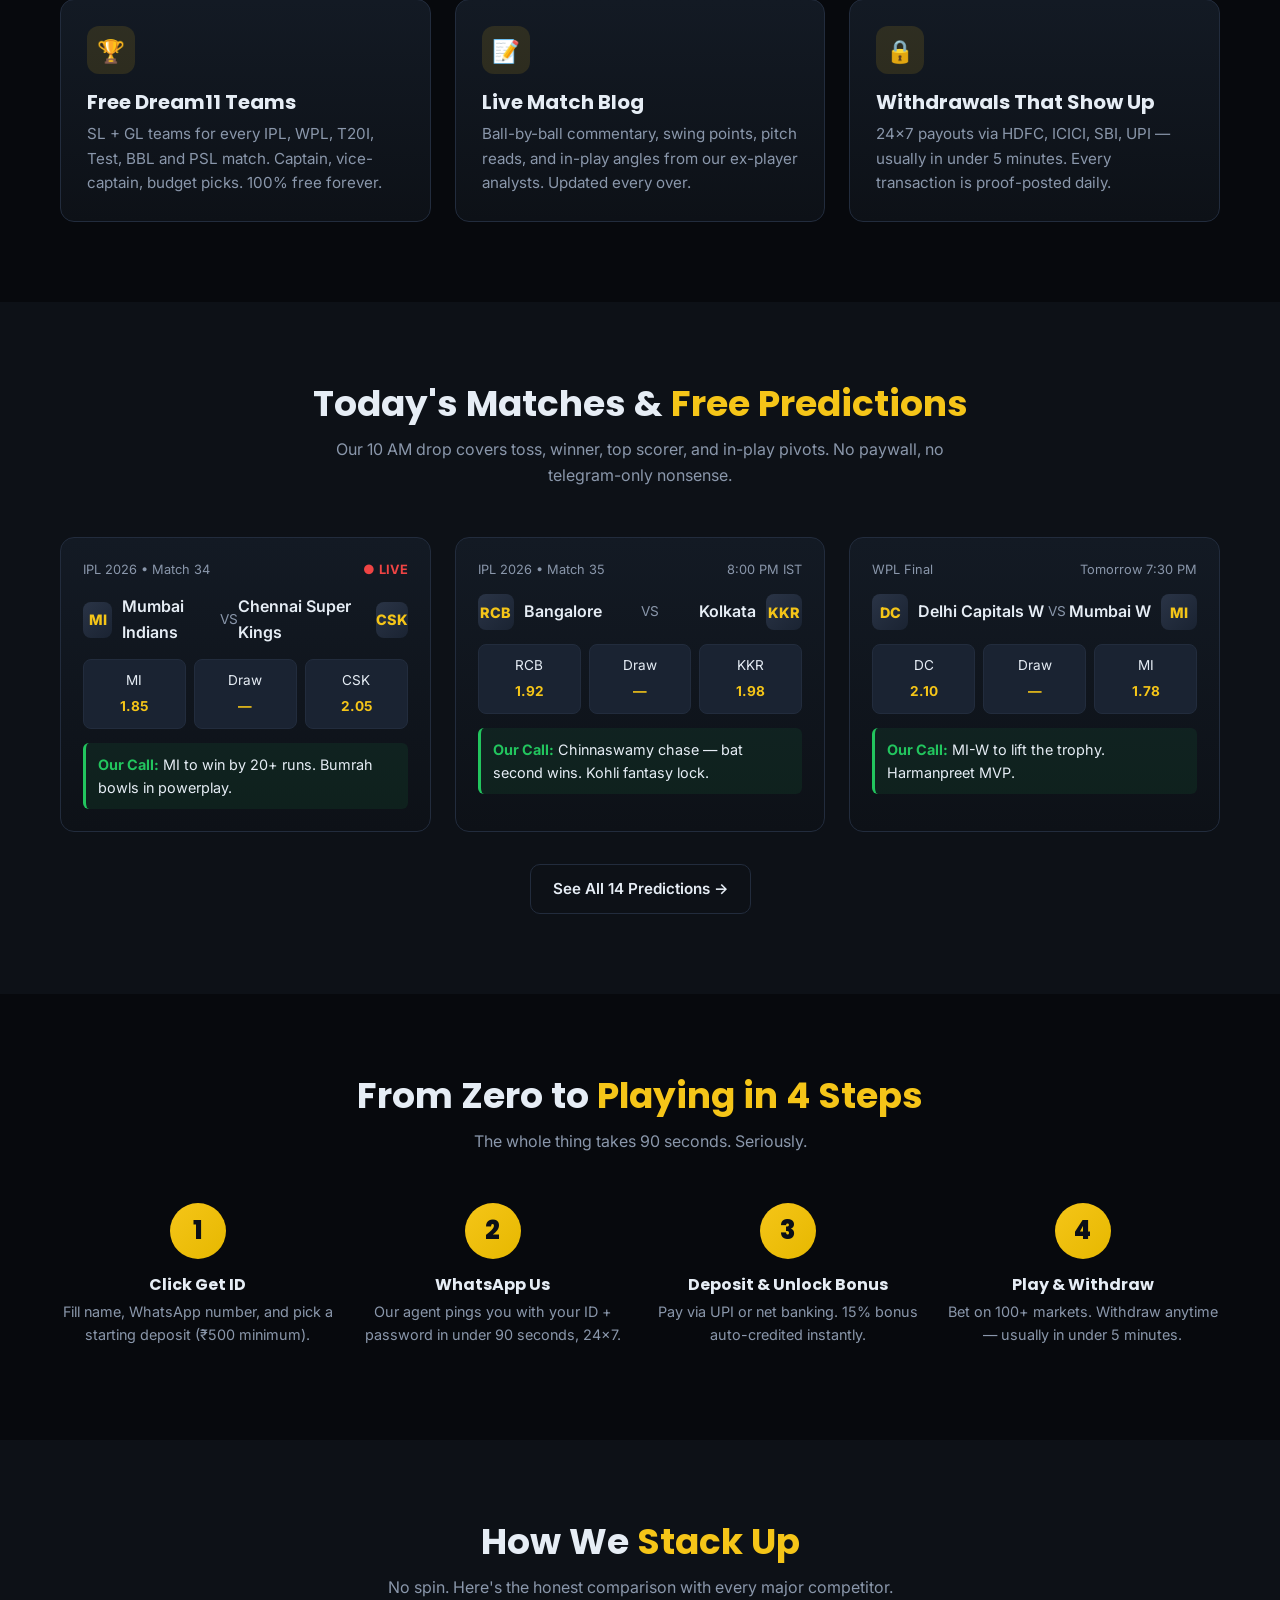
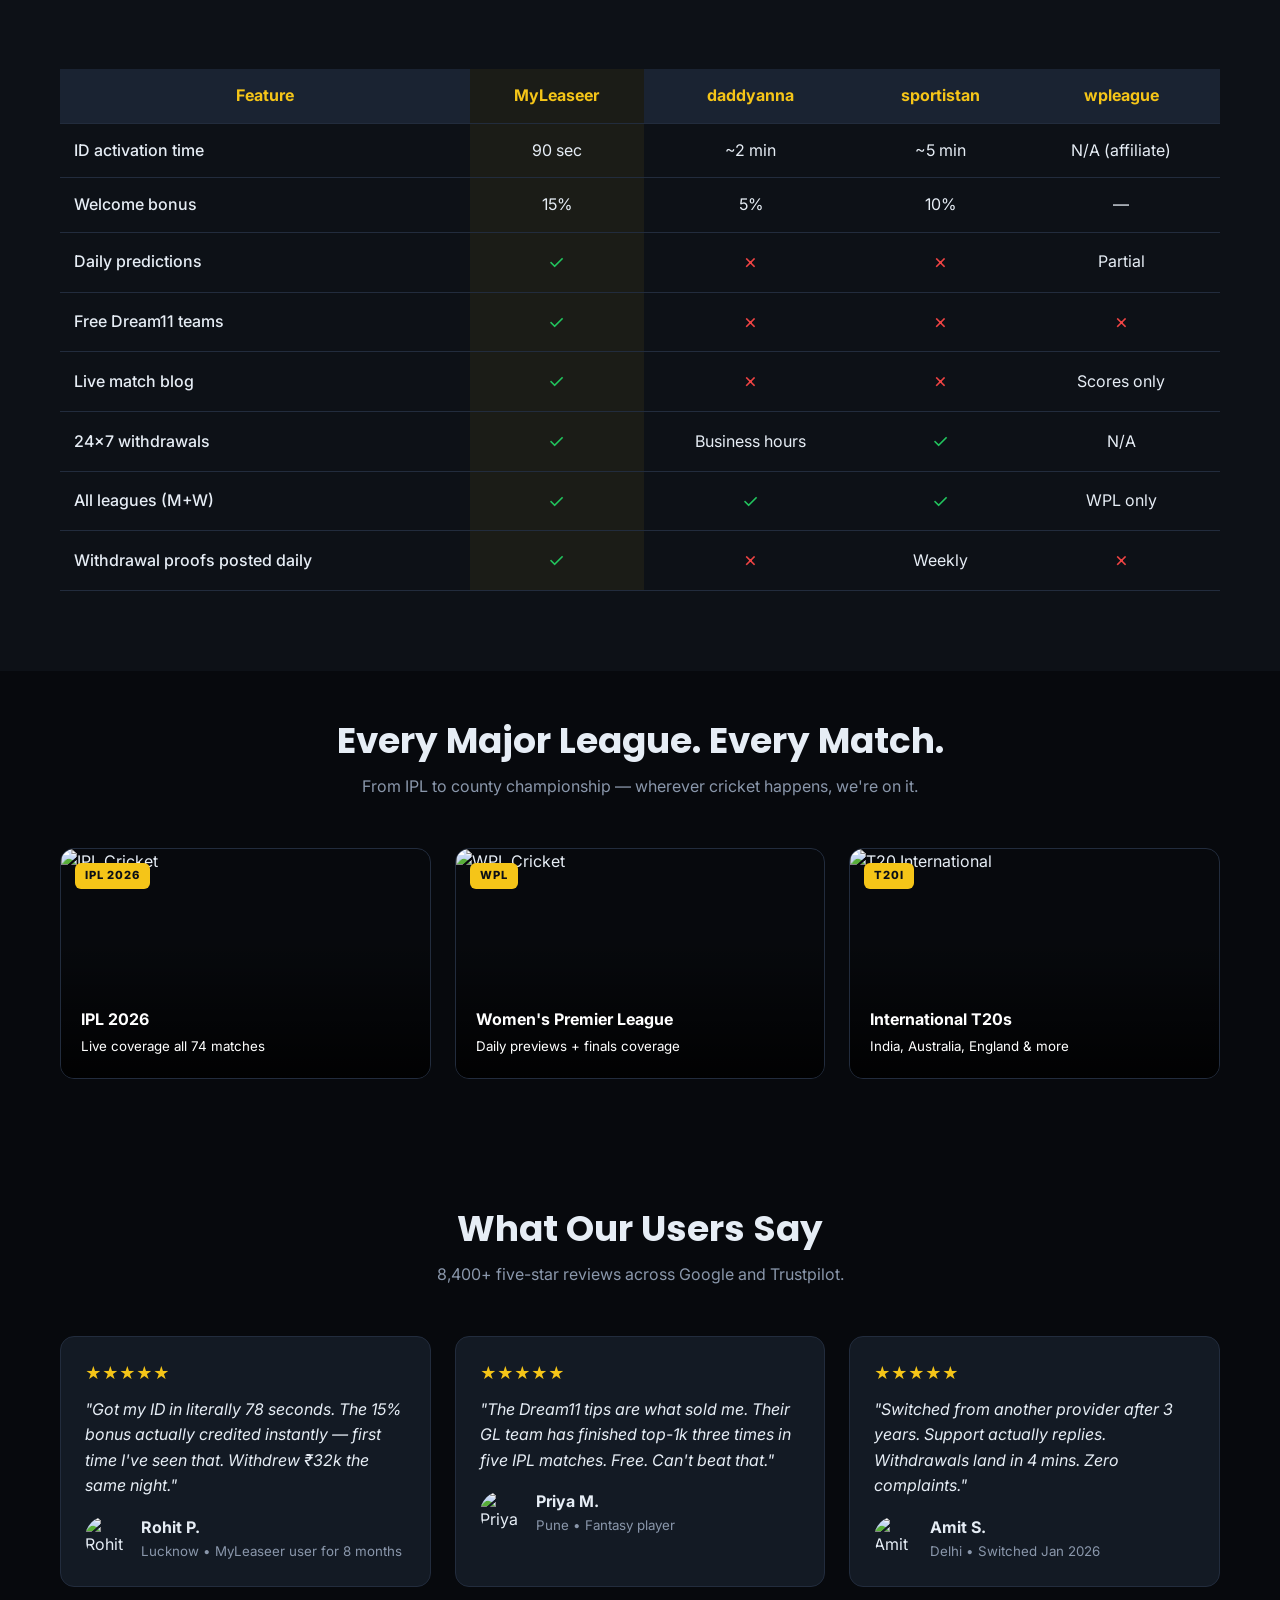
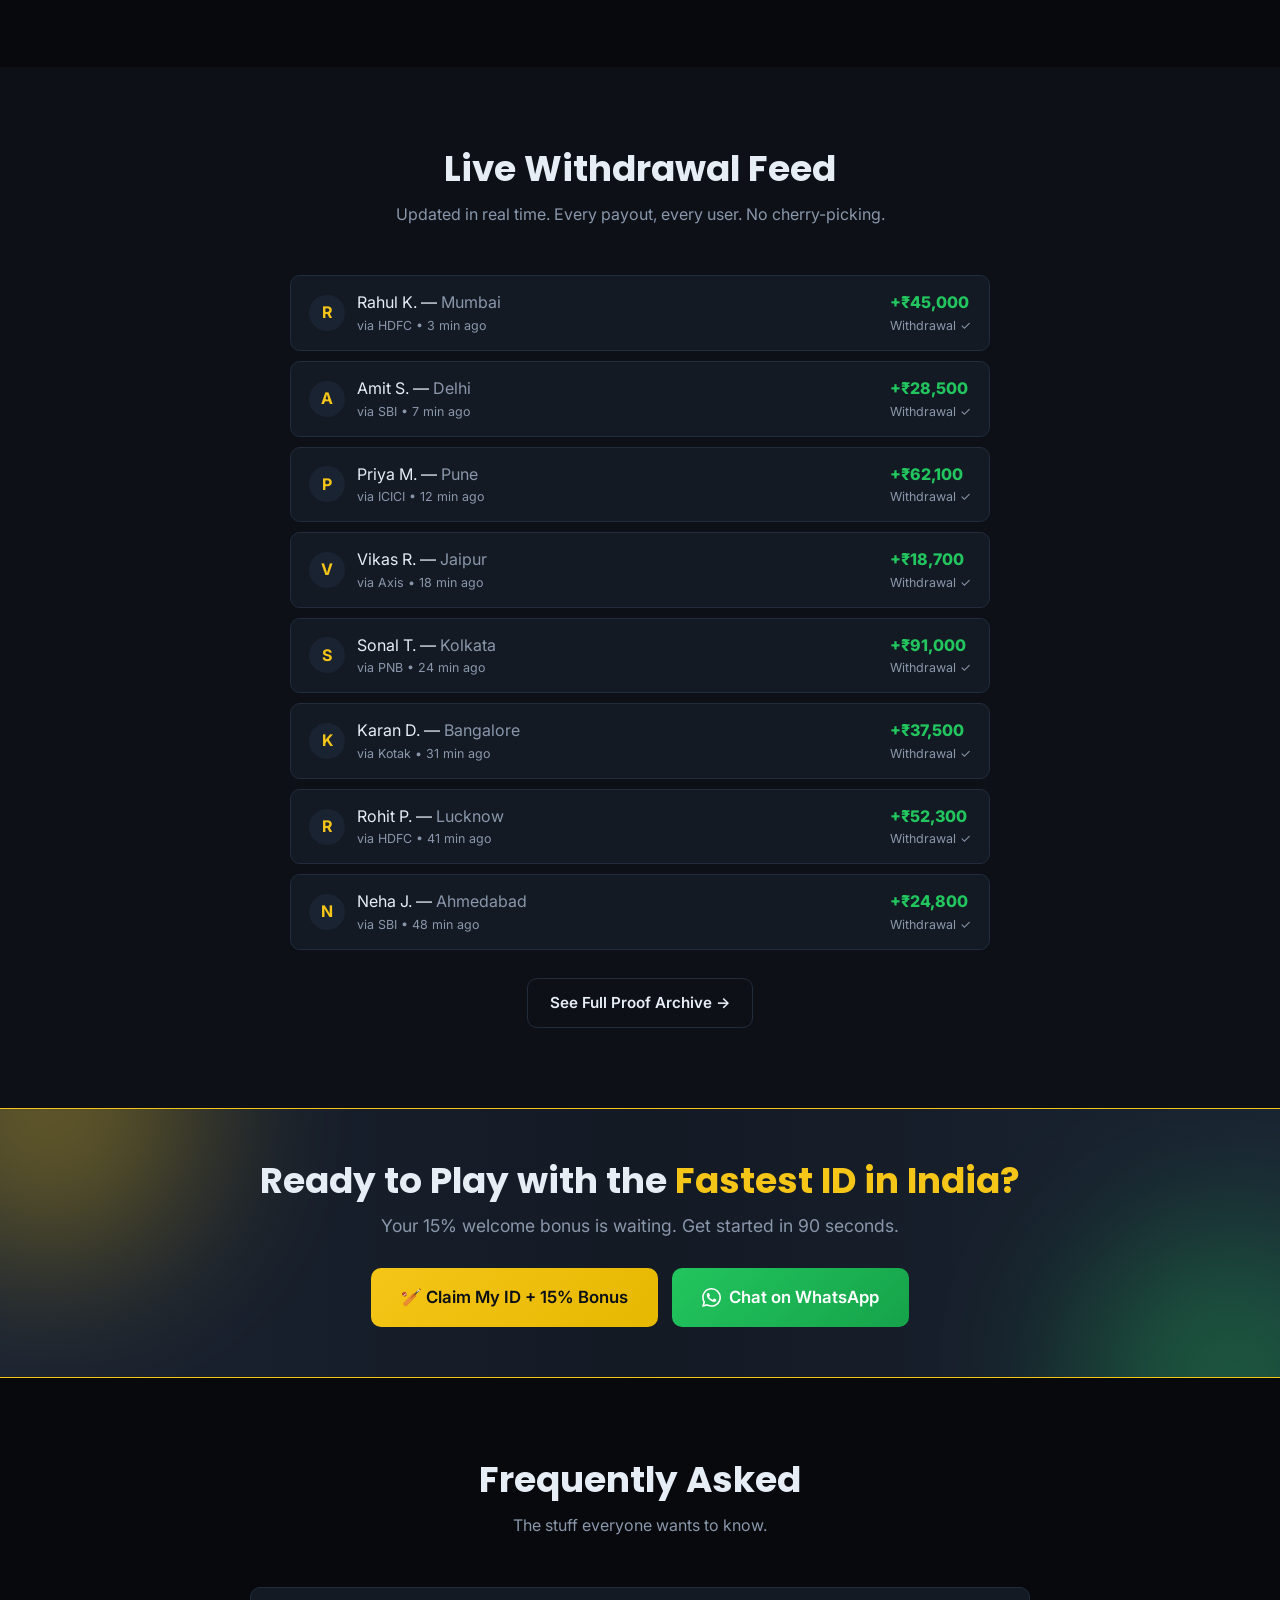
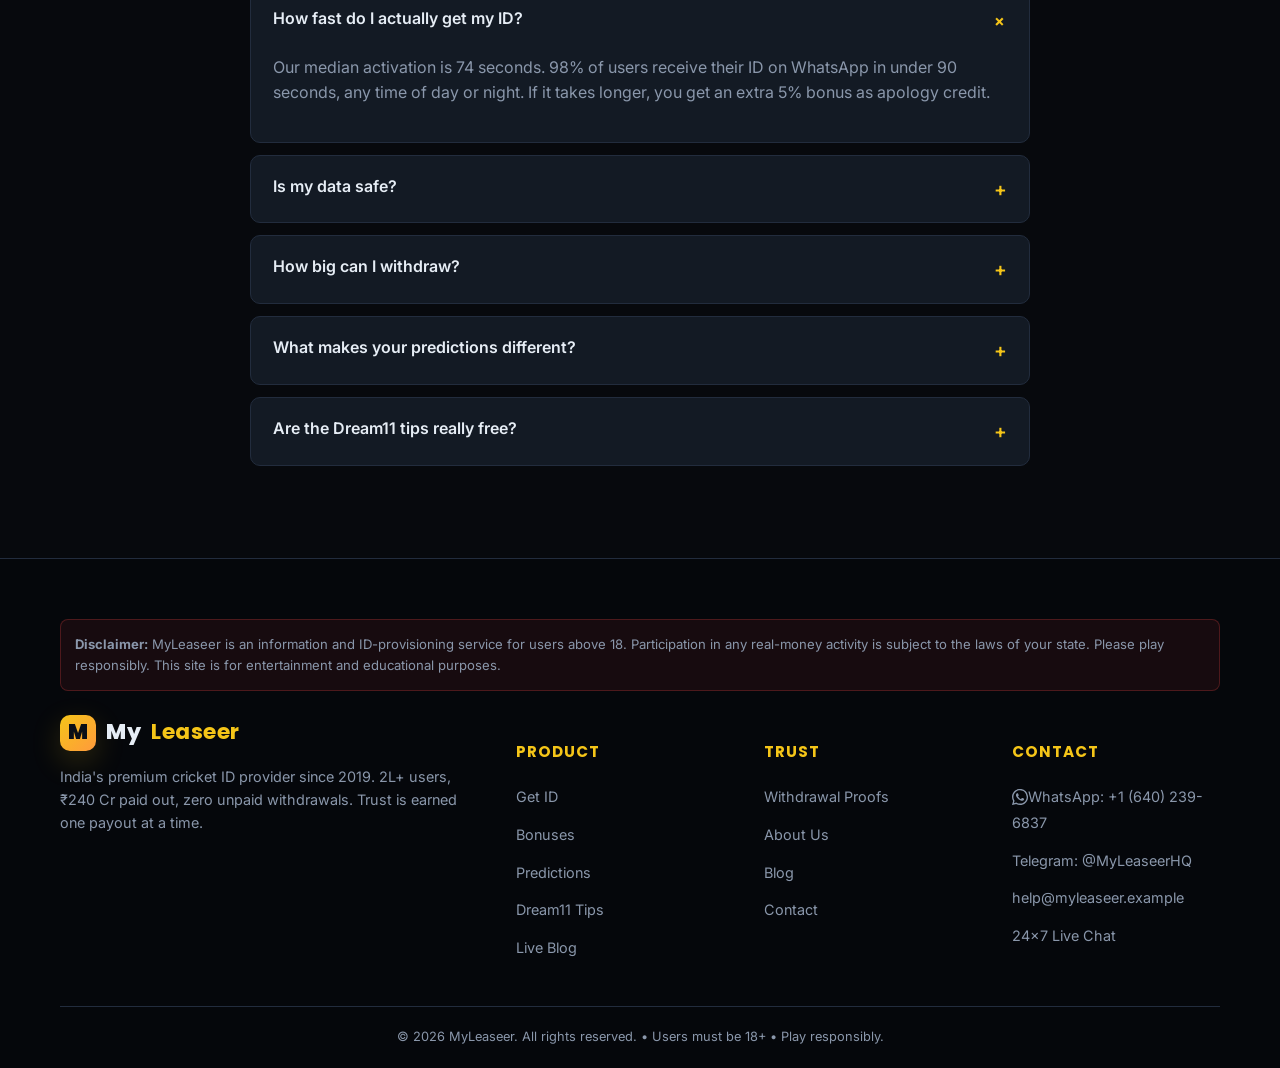
==== commit 1f4291f2: "Add google Analysitc" ====
--- a/index.html
+++ b/index.html
@@ -2,14 +2,15 @@
 <html lang="en">
 <head>
 <!-- Google tag (gtag.js) -->
-<script async src="https://www.googletagmanager.com/gtag/js?id=G-CY16DYKCCX"></script>
+<script async src="https://www.googletagmanager.com/gtag/js?id=G-F3F22NDFT3"></script>
 <script>
   window.dataLayer = window.dataLayer || [];
   function gtag(){dataLayer.push(arguments);}
   gtag('js', new Date());
 
-  gtag('config', 'G-CY16DYKCCX');
+  gtag('config', 'G-F3F22NDFT3');
 </script>
+<meta name="google-site-verification" content="LYRS4i3PNaspxNDjGFXrJf24JS7OarLsmInAnkbB9J4" />
 <meta charset="UTF-8" />
 <meta name="viewport" content="width=device-width, initial-scale=1.0" />
 <title>MyLeaseer — India's Premium Cricket ID Provider | 90-Second Instant ID</title>
@@ -33,7 +34,7 @@
     <div class="socials">
       <a href="#" aria-label="Telegram">Telegram</a>
       <a href="#" aria-label="Instagram">Instagram</a>
-      <a href="https://wa.me/19207685046" aria-label="WhatsApp" target="_blank" rel="noopener"><span class="wa-ico"></span>WhatsApp</a>
+      <a href="https://wa.me/16402396837" aria-label="WhatsApp" target="_blank" rel="noopener"><span class="wa-ico"></span>WhatsApp</a>
     </div>
   </div>
 </div>
@@ -53,7 +54,7 @@
       <li><a href="about.html">About</a></li>
     </ul>
     <div class="nav-cta">
-      <a href="https://wa.me/19207685046" class="btn btn-wa-icon" aria-label="Chat on WhatsApp" target="_blank" rel="noopener"><span class="wa-ico"></span></a>
+      <a href="https://wa.me/16402396837" class="btn btn-wa-icon" aria-label="Chat on WhatsApp" target="_blank" rel="noopener"><span class="wa-ico"></span></a>
       <a href="get-id.html" class="btn btn-gold"><span>⚡</span><span class="btn-label">Get ID Now</span></a>
       <button class="hamburger" aria-label="Menu">☰</button>
     </div>
@@ -71,7 +72,7 @@
       <p class="sub">Join 2,00,000+ sports fans on India's fastest exchange ID service. 15% welcome bonus, daily expert predictions, zero hidden fees, and lightning-fast withdrawals 24×7.</p>
       <div class="actions">
         <a href="get-id.html" class="btn btn-gold btn-lg">🏏 Get My ID Free</a>
-        <a href="https://wa.me/19207685046" class="btn btn-green btn-lg" target="_blank" rel="noopener"><span class="wa-ico"></span> WhatsApp Us</a>
+        <a href="https://wa.me/16402396837" class="btn btn-green btn-lg" target="_blank" rel="noopener"><span class="wa-ico"></span> WhatsApp Us</a>
         <a href="predictions.html" class="btn btn-ghost btn-lg">View Today's Predictions →</a>
       </div>
       <div class="badges">
@@ -362,7 +363,7 @@
     <p style="margin-bottom:28px;font-size:1.1rem;">Your 15% welcome bonus is waiting. Get started in 90 seconds.</p>
     <div style="display:flex;gap:14px;justify-content:center;flex-wrap:wrap;">
       <a href="get-id.html" class="btn btn-gold btn-lg">🏏 Claim My ID + 15% Bonus</a>
-      <a href="https://wa.me/19207685046" class="btn btn-green btn-lg" target="_blank" rel="noopener"><span class="wa-ico"></span> Chat on WhatsApp</a>
+      <a href="https://wa.me/16402396837" class="btn btn-green btn-lg" target="_blank" rel="noopener"><span class="wa-ico"></span> Chat on WhatsApp</a>
     </div>
   </div>
 </section>
@@ -429,7 +430,7 @@
       <div>
         <h5>Contact</h5>
         <ul>
-          <li><a href="https://wa.me/19207685046" target="_blank" rel="noopener"><span class="wa-ico"></span>WhatsApp: +1 920-768-5046</a></li>
+          <li><a href="https://wa.me/16402396837" target="_blank" rel="noopener"><span class="wa-ico"></span>WhatsApp: +1 (640) 239-6837</a></li>
           <li><a href="#">Telegram: @MyLeaseerHQ</a></li>
           <li><a href="mailto:help@myleaseer.example">help@myleaseer.example</a></li>
           <li><a href="#">24×7 Live Chat</a></li>
@@ -440,7 +441,7 @@
   </div>
 </footer>
 
-<a href="https://wa.me/19207685046" class="wa-float" aria-label="Chat on WhatsApp" target="_blank" rel="noopener"><span class="wa-ico"></span></a>
+<a href="https://wa.me/16402396837" class="wa-float" aria-label="Chat on WhatsApp" target="_blank" rel="noopener"><span class="wa-ico"></span></a>
 
 <script src="js/main.js"></script>
 </body>
